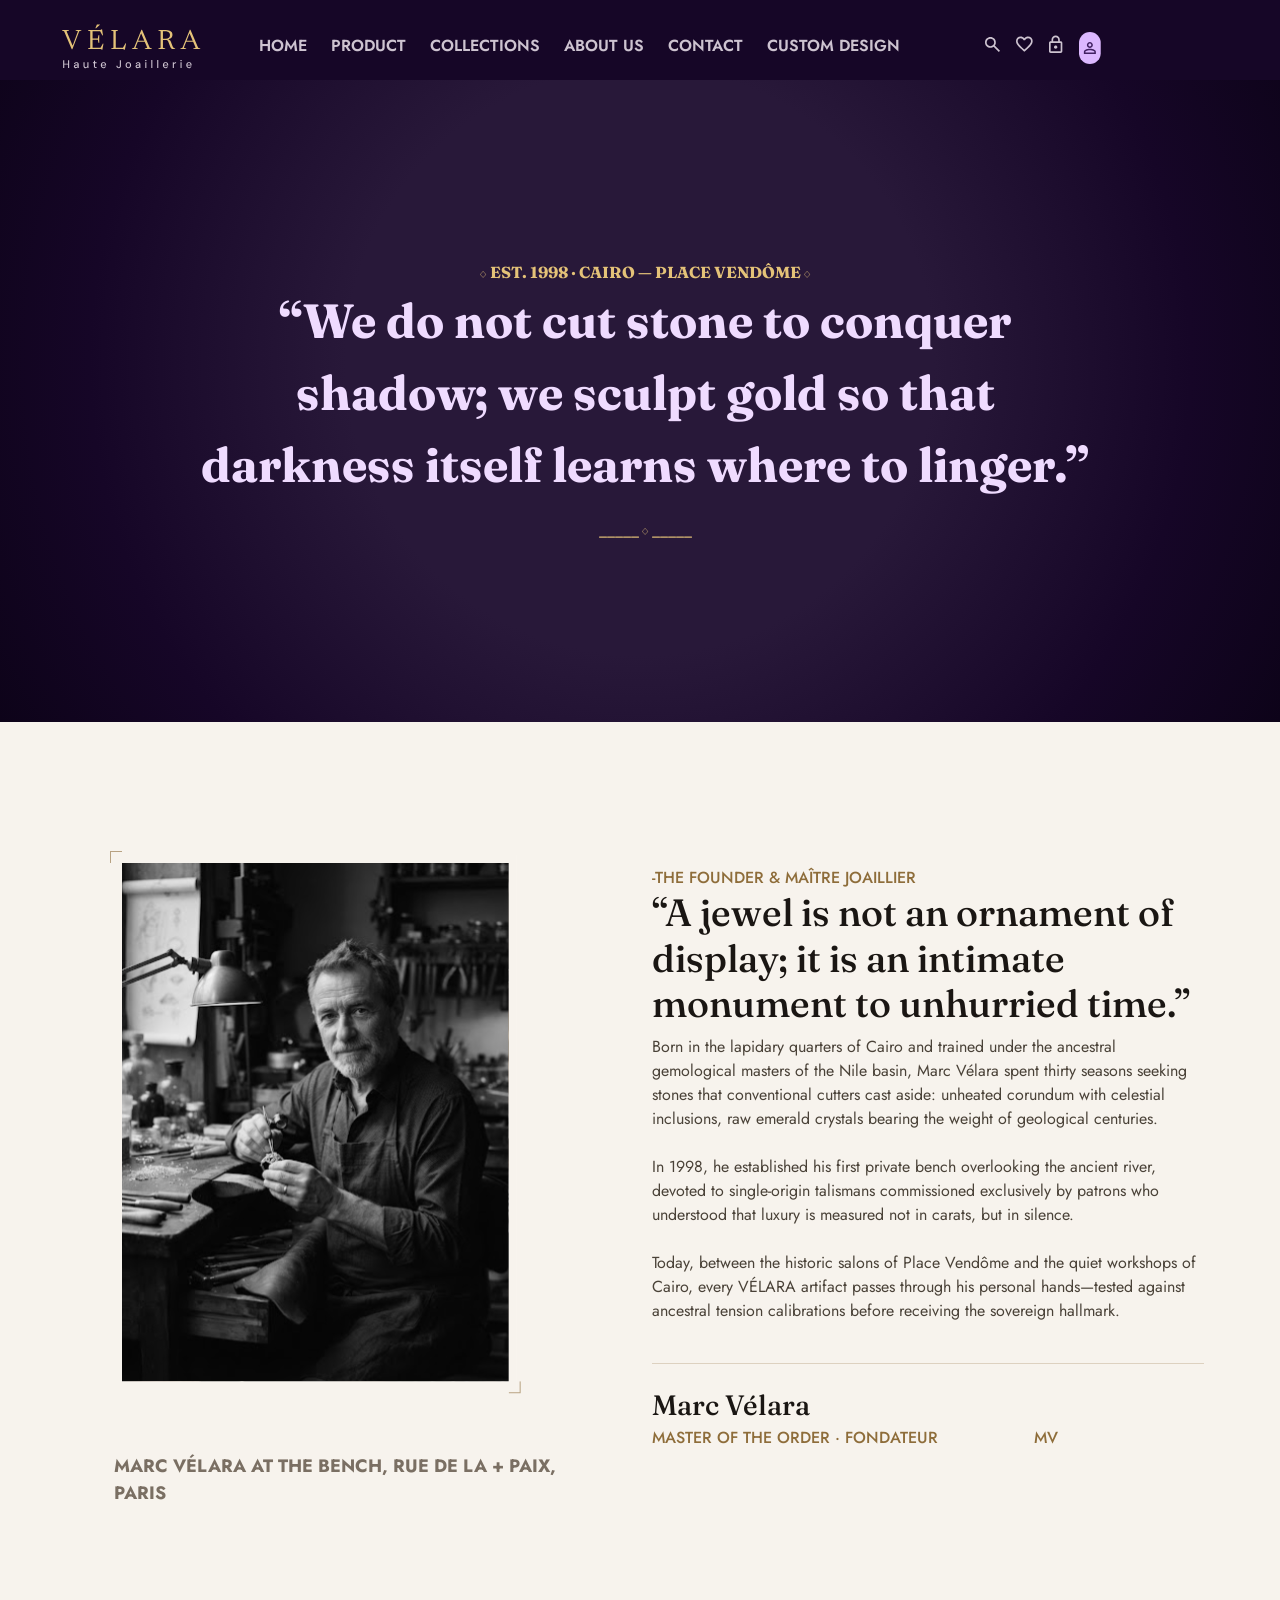
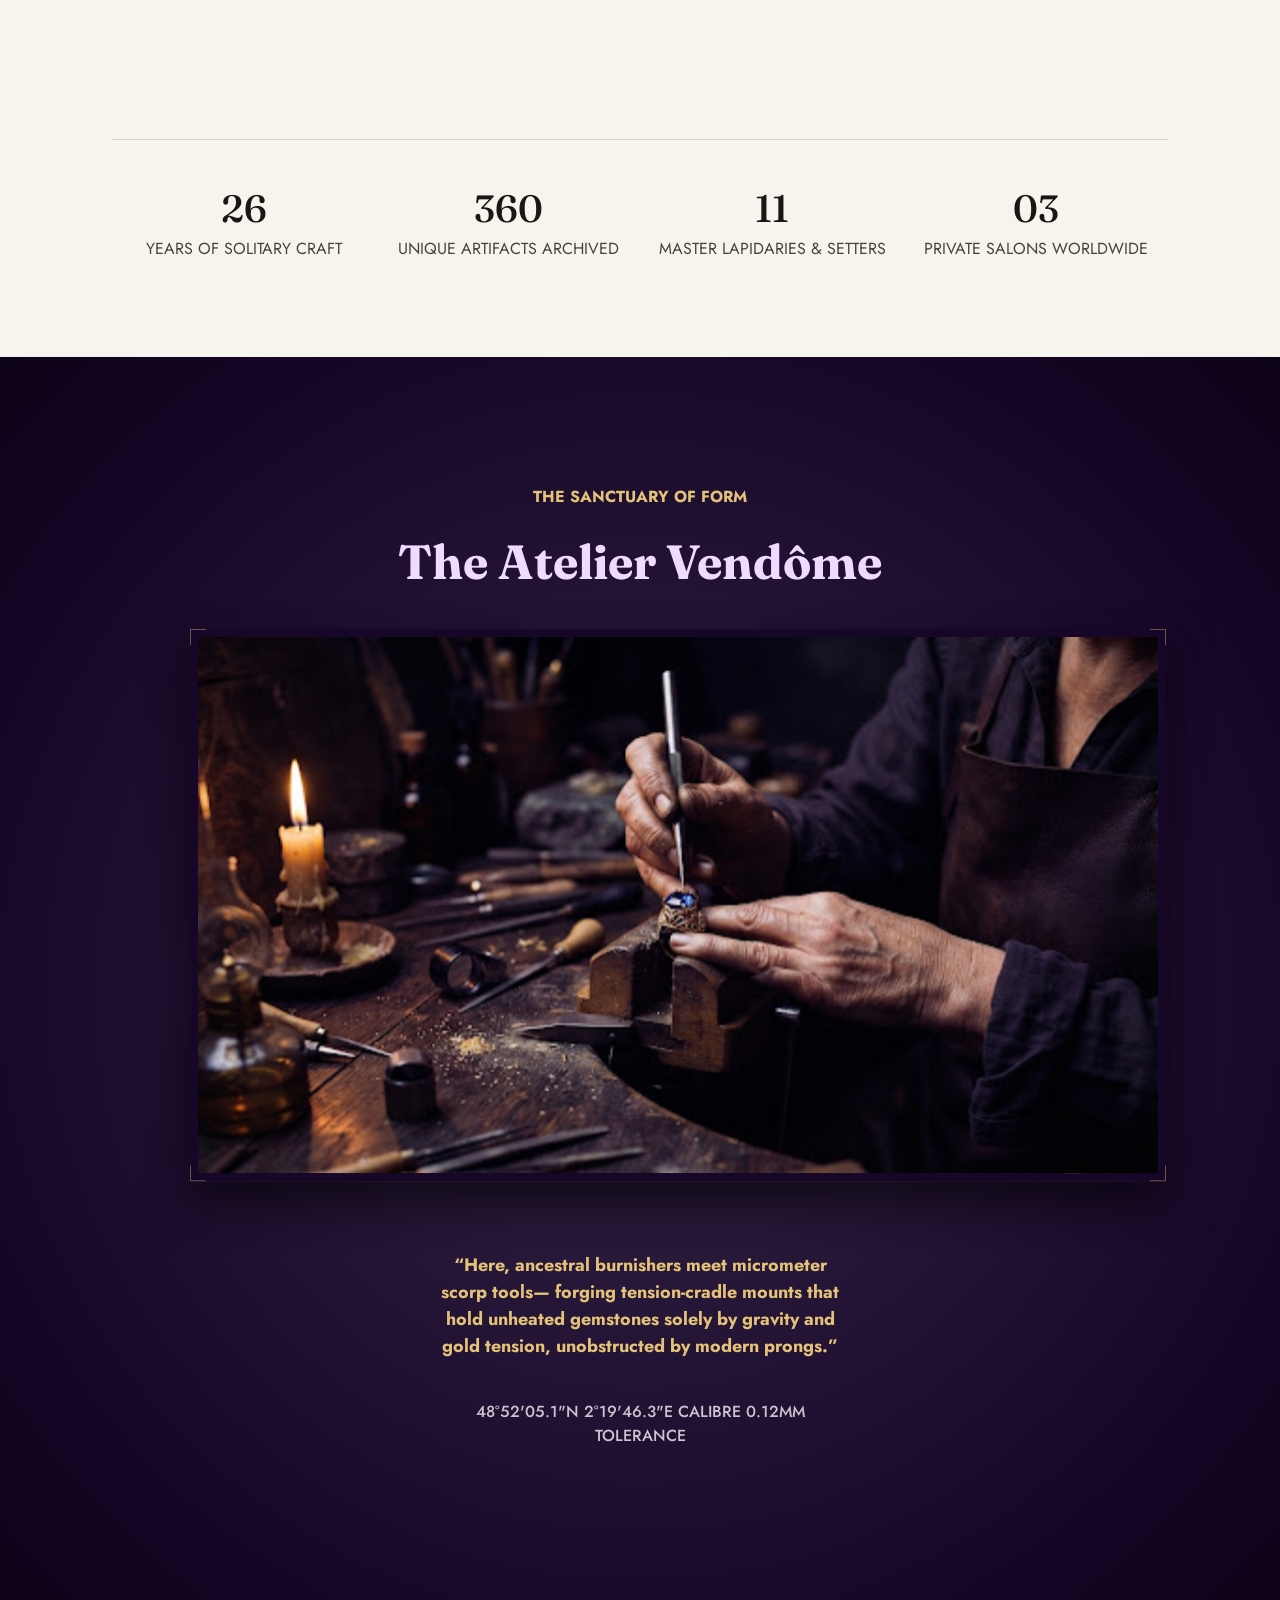
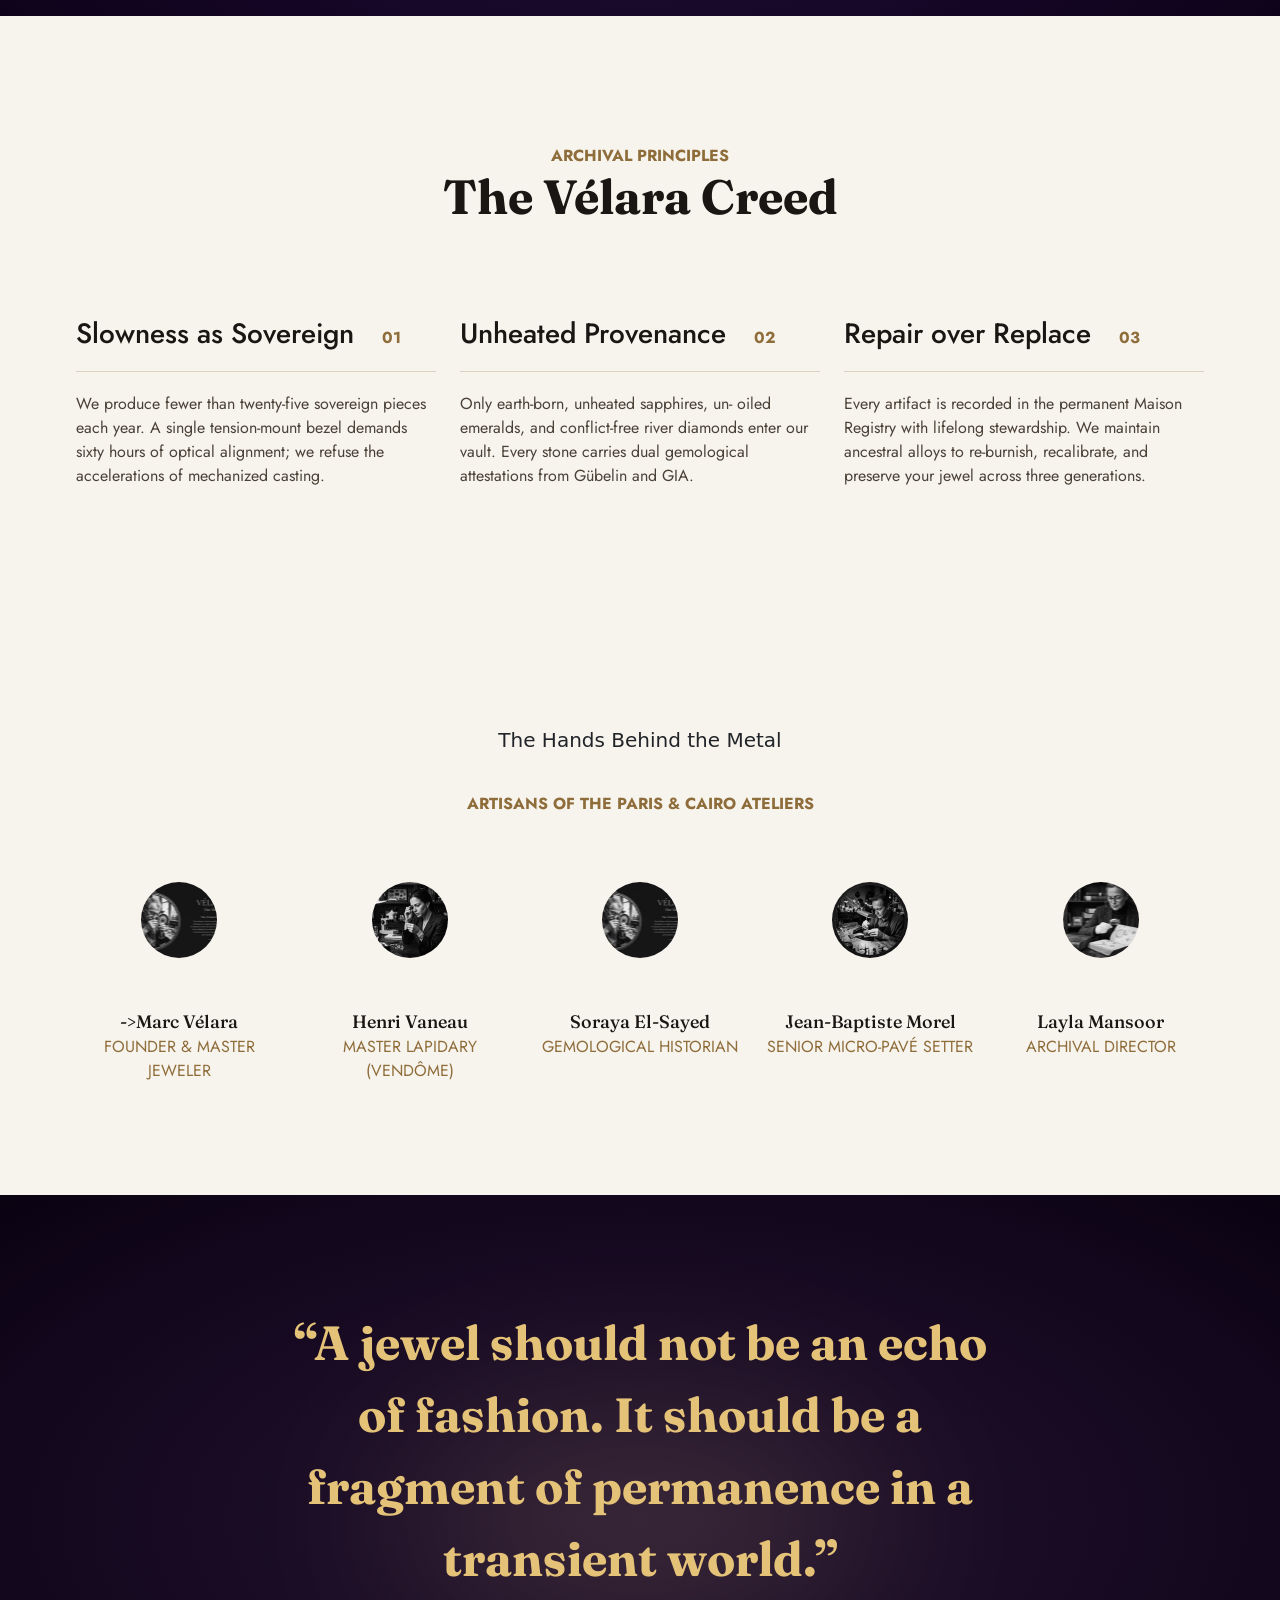
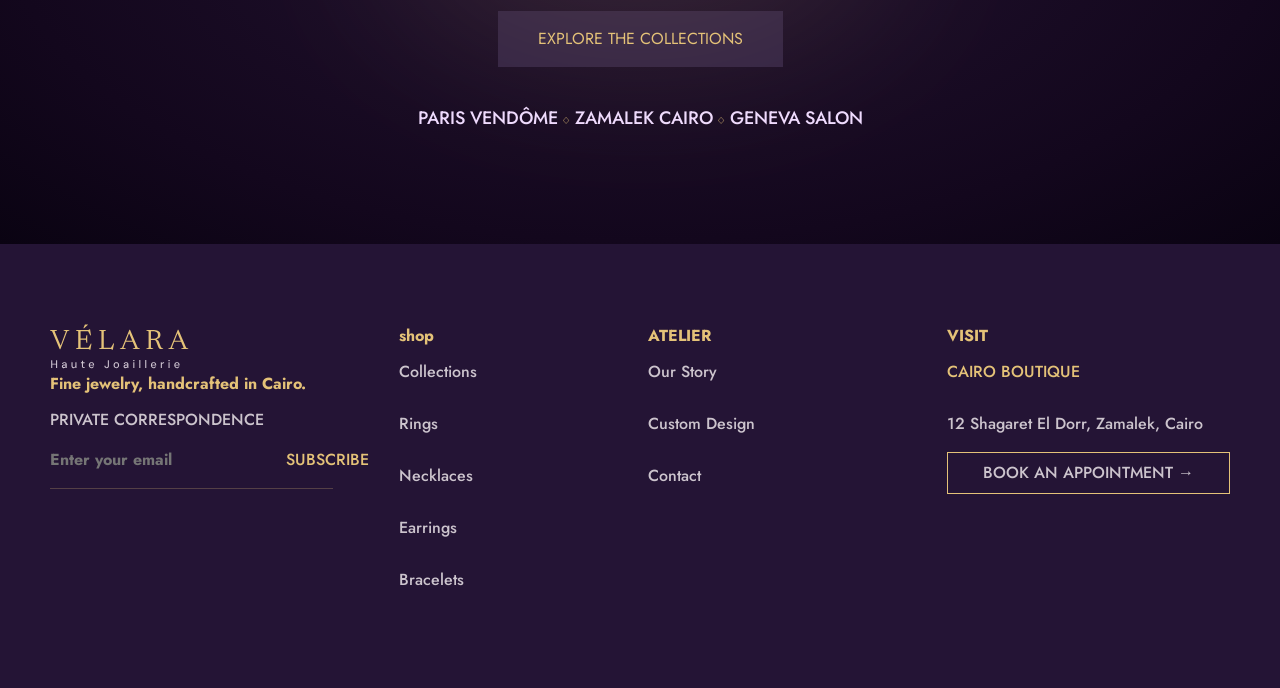
==== about.html @ bb04e206 "prfissional project" ====
<!DOCTYPE html>
<html lang="en">
<head>
    <meta charset="UTF-8">
    <meta name="viewport" content="width=device-width, initial-scale=1.0">
    <title>Document</title>
    <link href="https://cdn.jsdelivr.net/npm/bootstrap@5.3.8/dist/css/bootstrap.min.css" rel="stylesheet" integrity="sha384-sRIl4kxILFvY47J16cr9ZwB07vP4J8+LH7qKQnuqkuIAvNWLzeN8tE5YBujZqJLB" crossorigin="anonymous">
    <script src="https://cdn.jsdelivr.net/npm/bootstrap@5.3.8/dist/js/bootstrap.bundle.min.js" integrity="sha384-FKyoEForCGlyvwx9Hj09JcYn3nv7wiPVlz7YYwJrWVcXK/BmnVDxM+D2scQbITxI" crossorigin="anonymous"></script>
    <link rel="stylesheet" href="https://cdnjs.cloudflare.com/ajax/libs/font-awesome/7.3.1/css/all.css" integrity="sha512-x9WwyMYBnlXMNQ6kQ/Lyzu1NqIhLQKL5Oq6xByfXuRj7s9CskyCbLv/1IjqzJmXwFXWr0ov6jBV7Qbc0hh9nHg==" crossorigin="anonymous" referrerpolicy="no-referrer">
    <link href="https://unpkg.com/aos@2.3.1/dist/aos.css" rel="stylesheet">
    <link rel="stylesheet" href="./index.css">
</head>
<body>
     <header>
        <div class="container d-flex  align-items-center justify-content-between py-4">
            <img src="./Link.svg" alt="logo">
            <div class="links d-none d-lg-flex gap-4">
                <a href="./index.html">HOME</a>
                <a href="./product.html">PRODUCT</a>
                <a href="./collection.html">COLLECTIONS</a>
                <a href="./about.html">ABOUT US</a>
                <a href="./contact.html">CONTACT</a>
                <a href="./custom.html">CUSTOM DESIGN</a>
               
            </div>
             <div class="Button d-none d-lg-flex gap-3">
                    <img src="./Button - Search Archive.svg" alt="">
                    <img src="./Button - Saved Pieces.svg" alt="">
                    <img src="./Button - The Vault.svg" alt="">
                    <img src="./Background (2).svg" alt="">
                    <img src="" alt="">
                </div>
                <div class="d-flex d-md-none gap-3">
                    <img src="./Button - The Vault.svg" alt="">
                    <img src="./Background (2).svg" alt="">
                </div>
           
                <i class="fa-solid fa-bars-staggered fs-2 cursor-pointer d-lg-none" 
   data-bs-toggle="offcanvas" 
   data-bs-target="#mobileSidebar"></i>

<div class="offcanvas offcanvas-start w-75 " tabindex="-1" id="mobileSidebar">
  
  <div class="offcanvas-header justify-content-end p-4">
    <button type="button" class="btn-close btn-close-white fs-4" data-bs-dismiss="offcanvas" aria-label="Close"></button>
  </div>

  <div class="offcanvas-body d-flex flex-column justify-content-center align-items-center">
    <ul class="nav flex-column text-center gap-4">
     <li class="nav-item">
          <a class="nav-link " href="./index.html">HOME</a>
        </li>
        <li class="nav-item">
          <a class="nav-link  " href="./product.html">PRODUCT</a>
        </li>
        <li class="nav-item">
          <a class="nav-link  " href="./collection.html">COLLECTIONS</a>
        </li>
      <li class="nav-item">
        <a class="nav-link  " href="./about.html">ABOUT US</a>
      </li>
       <li class="nav-item">
        <a class="nav-link  " href="./contact.html">CONTACT</a>
       </li>
      <li class="nav-item">
        <a class="nav-link  " href="./custom.html">CUSTOM DESIGN</a>
      </li>
    </ul>
  </div>

  </div>
        <div class="icons d-none d-md-flex gap-3">
            <img src="./Vector (3).svg" alt="">
            <img src="./heart.svg" alt="">
            <img src="./shopping-bag.png" alt="">
            <img src="./user-round.png" alt="">
        </div>
        </div>
    </header>
    <section id="section-hero2">
        <div class="container">
            <div class="content text-center">
                <span>
                    <img src="./Icon (1).svg" alt=""> EST. 1998 · CAIRO — PLACE VENDÔME <img src="./Icon (1).svg" alt="">
                </span>
                <p data-aos="fade-up">“We do not cut stone to
                    conquer shadow; we sculpt
                    gold so that darkness itself
                    learns where to linger.”</p>
                <span>_____   <img src="./Icon (1).svg" alt="">   _____</span>    
            </div>
        </div>
    </section>
    <section id="about-us-section">
        <div class="container">
            <div class="row">
                <div class="col-12 col-lg-6">
                    <div class="card-img">
                        <img src="./Container (7).svg" alt="">
                        <p class="text-img"  >
                            MARC VÉLARA AT THE BENCH, RUE DE LA +
                            PAIX,</br>
                            PARIS
                        </p>
                    </div>
                </div>
                <div class="col-12 col-lg-6">
                   <div class="text-row">
                     <span data-aos="fade-right" data-aos-delay="0">-THE FOUNDER & MAÎTRE JOAILLIER</span>
                    <h2 data-aos="fade-right" data-aos-delay="100">“A jewel is not an ornament of
                        display; it is an intimate monument
                        to unhurried time.”</h2>
                        <p data-aos="fade-right" data-aos-delay="200">Born in the lapidary quarters of Cairo and trained under the ancestral
                         gemological masters of the Nile basin, Marc Vélara spent thirty seasons seeking
                         stones that conventional cutters cast aside: unheated corundum with celestial
                         inclusions, raw emerald crystals bearing the weight of geological centuries.
                        </br>
                        </br>
                        In 1998, he established his first private bench overlooking the ancient river,
                        devoted to single-origin talismans commissioned exclusively by patrons who
                        understood that luxury is measured not in carats, but in silence.
                        </br>
                        </br>
                        Today, between the historic salons of Place Vendôme and the quiet workshops
                        of Cairo, every VÉLARA artifact passes through his personal hands—tested
                        against ancestral tension calibrations before receiving the sovereign hallmark.</p>
                        <hr>
                        <span class="marc">
                            Marc Vélara
                        </span>
                        <div class="d-flex flex-column flex-md-row gap-5">
                            <span>MASTER OF THE ORDER · FONDATEUR</span>
                            <span class="spical ps-0 ps-md-5">MV</span>
                        </div>
                   </div>
                </div>
            </div>
        </div>
    </section>
    <section id="our-story">
        <hr>
        <div class="container">
            <div class="row">
                <div class="col-6 col-md-3 text-center">
                    <span>26</span>
                    <p>YEARS OF SOLITARY CRAFT</p>
                </div>
                <div class="col-6 col-md-3 text-center">
                    <span>360</span>
                    <p>UNIQUE ARTIFACTS ARCHIVED</p>
                </div>
                <div class="col-6 col-md-3 text-center">
                    <span>11</span>
                    <p>MASTER LAPIDARIES & SETTERS</p>
                </div>
                <div class="col-6 col-md-3 text-center">
                    <span>03</span>
                    <p>PRIVATE SALONS WORLDWIDE</p>
                </div>
            </div>
        </div>
    </section>
    <section id="Atelier-section">
        <div class="container">
            <div class="content-text text-center">
                <span data-aos="fade-up">THE SANCTUARY OF FORM</span>
                <h3 data-aos="fade-up">The Atelier Vendôme</h3>
                <img src="./Atelier Bench Focus Showcase.svg" alt="" data-aos="fade">
                <div class="text-img" >
                    <p data-aos="fade-up" data-aos-delay="200">“Here, ancestral burnishers meet micrometer scorp tools—
                  forging tension-cradle mounts that hold unheated gemstones
                  solely by gravity and gold tension, unobstructed by modern
                  prongs.”</p>
                  <p class="text-bottom">48°52'05.1"N 2°19'46.3"E  CALIBRE 0.12MM TOLERANCE</p>
                </div>
            </div>
        </div>
    </section> 
    <section id="Velara-section">
        <div class="container">
           <div class="text-center">
             <span class="text-center" data-aos="fade-up" data-aos-delay="0">ARCHIVAL PRINCIPLES</span>
            <h4  data-aos="fade-up" data-aos-delay="100">The Vélara Creed</h4>
           </div>
            <div class="row">
                <div class="col-12 col-md-4">
                    <p class="text">Slowness as Sovereign <span class="num">01</span></p>
                    <hr>
                    <p  data-aos="fade-right" data-aos-delay="200">We produce fewer than twenty-five
                    sovereign pieces each year. A single
                    tension-mount bezel demands sixty hours
                    of optical alignment; we refuse the
                    accelerations of mechanized casting.</p>
                </div>
                <div class="col-12 col-md-4">
                    <p class="text">Unheated Provenance <span class="num">02</span></p>
                    <hr>
                    <p data-aos="fade-right" data-aos-delay="300">Only earth-born, unheated sapphires, un-
                    oiled emeralds, and conflict-free river
                    diamonds enter our vault. Every stone
                    carries dual gemological attestations from
                    Gübelin and GIA.</p>
                </div>
                <div class="col-12 col-md-4">
                    <p class="text">Repair over Replace <span class="num">03</span></p>
                    <hr>
                    <p data-aos="fade-right" data-aos-delay="400">Every artifact is recorded in the permanent
                    Maison Registry with lifelong stewardship.
                    We maintain ancestral alloys to re-burnish,
                    recalibrate, and preserve your jewel across
                    three generations.</p>
                </div>
            </div>
        </div>
    </section>
    <section id="meral-section">
        <div class="container">
            <div class="text-center">
                <h5>The Hands Behind the Metal</h5>
             <span class="text-center">ARTISANS OF THE PARIS & CAIRO ATELIERS</span>
           </div>
           <div class="row row-cols-1 row-cols-md-5">
            <div class="col text-center">
                <img src="./Margin (7).svg" alt=""></br>
                <span data-aos="fade-up" data-aos-delay="0">->Marc Vélara</span>
                <p data-aos="fade-up" data-aos-delay="100">FOUNDER & MASTER
                 JEWELER</p>
            </div>
            <div class="col text-center">
                <img src="./Margin (8).svg" alt=""></br>
                  <span data-aos="fade-up" data-aos-delay="200">Henri Vaneau</span>
                <p data-aos="fade-up" data-aos-delay="300">MASTER LAPIDARY
                (VENDÔME)</p>
            </div>
            <div class="col text-center">
                <img src="./Margin.svg" alt=""></br>
                  <span data-aos="fade-up" data-aos-delay="400">Soraya El-Sayed</span>
                    <p data-aos="fade-up" data-aos-delay="500" >GEMOLOGICAL HISTORIAN</p>
            </div>
            <div class="col text-center">
                <img src="./Margin (1).svg" alt=""></br>
                  <span data-aos="fade-up" data-aos-delay="600">Jean-Baptiste Morel</span>
                <p data-aos="fade-up" data-aos-delay="700">SENIOR MICRO-PAVÉ
                SETTER</p>
            </div>
            <div class="col text-center">
                <img src="./Margin (2).svg" alt=""></br>
                  <span data-aos="fade-up" data-aos-delay="800">Layla Mansoor</span>
                <p data-aos="fade-up" data-aos-delay="900">ARCHIVAL DIRECTOR</p>
            </div>
           </div>
        </div>
    </section>
    <section id="jewel-section">
        <div class="container">
            <div class="content text-center">
                <p  data-aos="zoom-in" >“A jewel should not be an echo of fashion. It should
                be a fragment of permanence in a transient world.”</p>
            <a href="./collection.html #collection-section"><button>EXPLORE THE COLLECTIONS</button></a></br>
             <span>PARIS VENDÔME <img src="./Icon (1).svg" alt=""> ZAMALEK CAIRO <img src="./Icon (1).svg" alt=""> GENEVA SALON</span>
            </div>
           
        </div>
    </section>
  <footer>
        <div class="container">
            <div class="row g-3">
                <div class="col-12  col-lg-3 ">
                <img src="./Link.svg" alt=""></br>
                <span>Fine jewelry, handcrafted in Cairo.</span></br>
                <p>PRIVATE CORRESPONDENCE</p>
                <div class="d-flex flex-row"><input type="email" id="email" placeholder="Enter your email" ><label for="email">SUBSCRIBE</label></div>
                <hr>
                </div>
                <div class="col-12  col-lg-3">
                <div class="d-none d-lg-flex flex-md-column card-shop">
                    <span>shop</span>
                    <p>Collections</p>
                    <p>Rings</p>
                    <p>Necklaces</p>
                    <p>Earrings</p>
                    <p>Bracelets</p>
                      
                </div>
                  <div class="accordion d-flex d-lg-none" id="accordionExample">
                        <div class="accordion-item">
                            <h2 class="accordion-header">
                            <button class="accordion-button" type="button" data-bs-toggle="collapse" data-bs-target="#collapseOne" aria-expanded="true" aria-controls="collapseOne">
                            <span>shop</span>
                            </button>
                            </h2>
                            <div id="collapseOne" class="accordion-collapse collapse show" data-bs-parent="#accordionExample">
                            <div class="accordion-body d-flex flex-column">
                                <p>Collections</p>
                                <p>Rings</p>
                                <p>Necklaces</p>
                                <p>Earrings</p>
                                <p>Bracelets</p>
                            </div>
                            </div>
                        </div>
            
                </div>
                </div>
                <div class="col-12  col-lg-3">
                <div class="d-none d-lg-flex flex-md-column">
                    <span>ATELIER</span>
                    <p>Our Story</p>
                    <p>Custom Design</p>
                    <p>Contact</p>
                      
                </div>
                 <div class="accordion d-flex d-lg-none" id="accordionExample">
                     <div class="accordion-item">
                    <h2 class="accordion-header">
                    <button class="accordion-button collapsed" type="button" data-bs-toggle="collapse" data-bs-target="#collapseTwo" aria-expanded="false" aria-controls="collapseTwo">
                        <span>ATELIER</span>
                    </button>
                    </h2>
                    <div id="collapseTwo" class="accordion-collapse collapse" data-bs-parent="#accordionExample">
                    <div class="accordion-body">
                        <p>Our Story</p>
                        <p>Custom Design</p>
                        <p>Contact</p>
        
                    </div>
                    </div>
                </div>
                 </div>
                
                </div>
                 <div class="col-12  col-lg-3">
                <div class="d-none d-lg-flex flex-md-column">
                    <span>VISIT</span>
                    <p class="p">CAIRO BOUTIQUE</p>
                       <p>12 Shagaret El Dorr, Zamalek, Cairo</p>
                       <button>BOOK AN APPOINTMENT →</button>
                </div>
                 <div class="accordion d-flex d-lg-none" id="accordionExample">
                        <div class="accordion-item">
                    <h2 class="accordion-header">
                    <button class="accordion-button collapsed" type="button" data-bs-toggle="collapse" data-bs-target="#collapseThree" aria-expanded="false" aria-controls="collapseThree">
                       <span>VISIT</span>
                    </button>
                    </h2>
                    <div id="collapseThree" class="accordion-collapse collapse" data-bs-parent="#accordionExample">
                    <div class="accordion-body">
                       <p class="p">CAIRO BOUTIQUE</p>
                       <p>12 Shagaret El Dorr, Zamalek, Cairo</p>
                       <button>BOOK AN APPOINTMENT →</button>
                    </div>
            </div>
            </div>
                 </div>
            
                </div>
            </div>
        </div>
            
           
    </footer>
       <script src="https://unpkg.com/aos@2.3.1/dist/aos.js"></script>
    <script>
    AOS.init({
    duration: 900,
    easing: 'ease-out-cubic',        
    offset: 80,        
    });
    </script>
</body>
</html>
---- index.css ----
@import url('https://fonts.googleapis.com/css2?family=Fraunces:ital,opsz,wght@0,9..144,100..900;1,9..144,100..900&family=Jost:ital,wght@0,100..900;1,100..900&display=swap');

*{
    margin: 0;
    padding: 0;
    box-sizing: border-box;
}
html,body{
    overflow-x: hidden;
}
.container{
    width: 100%;
    max-width: 1180px;
}
header{
     position: fixed;
    top: 0;
    left: 0;
    width: 100%;
    height: 80px;
    z-index: 1000;
    background-color: #160627;
    .container{
         a{
            position: relative;
            padding-bottom: 4px;
        font-family:  "Jost", sans-serif;
        font-size: 16px;
        font-weight: 600;
        text-transform: capitalize;
        text-decoration: none;
        color: #CDC3D0;
    }
    .card-icon{
        position: relative;
        display: inline-block;
        span{
            position: absolute;
            top: -8px;
            right: -8px;
            background-color: #4A2A6B;
            border-radius: 50%;
            color: #CDC3D0;
            padding: 2px 6px;
            font-size: 12px;
        }
    }
    a:hover{
        color: #E4C278;
    }
    a::after{
        content: '';
        position: absolute;
        bottom: 0;
        left: 0;
        width: 0%;
        height: 3px;
        background-color: #E4C278;
        transition: width 0.3s ease;
    }
    a:hover::after{
        width: 100%;
    }
    .fa-solid{
        color: #E4C278;
    }
    .Button{
        margin-left: 32px;
        button{
            background-color: transparent;
            border: 0;
        }
        input{
            background-color: transparent;
            border: 1px solid #E4C278;
            color: #E4C278;
            @media screen and (max-width:767px){
            width: 50px;
        }
        }
    }
       @media screen and (max-width:767px){
        .Button{
             margin-left: 0;
        }
    }
    }
    .offcanvas{
        background-color: #160627;
        .nav-link{
            font-family:  "Jost", sans-serif;
            font-size: 18px;
            font-weight: 600;
            color: #E4C278;
        }
        
    }
}

/*DESKTOP-------------------------*/

/*home----section=========================== */

#hero-section{
    padding-top: 90px;
    background:linear-gradient(
        to right,
        #332344 0%,
        #281839 50%,
        #160627 100%
    );
   .container{
    padding-bottom: 40px;
       .row{
        padding-top: 72px;
        padding-bottom: 72px;
         .typo-1{
             padding-top: 54px;
            font-family:  "Jost", sans-serif;
            font-size: 16px;
            font-weight: 400;
            color: #E4C278;
        }
        h1{
            font-family:  "Fraunces", sans-serif;
            font-size: 64px;
            font-weight: 700;
            color: #EFDBFF;
        
        }
        .typo-2{
            font-family:  "Jost", sans-serif;
            font-size: 18px;
            font-weight: 500;
            color: #EFDBFF;
        }
        .BUtton{
            padding-bottom: 54px;
            button{
            font-family:  "Jost", sans-serif;
            font-size: 16px;
            font-weight: 400;
            color: #E4C278;
            background-color: transparent;
            border: 2px solid #E4C278;
            padding: 16px 40px ;
             transition: all 0.3s ease;
        }
        button:hover{
            background-color: #EFDBFF;
            color: #160627;
              border: 2px solid #160627;
             transform: translateY(-2px);
        }
        .typo-3{
            font-family:  "Jost", sans-serif;
            font-size: 16px;
            font-weight: 400;
            color: #EFDBFF;
            padding-top: 16px;
        }
        }
        .card-img{
            width: 100%;
            max-width: 460px;
            border: 2px solid #E4C278;
            margin-left: 114px;
            @media screen and (max-width:767px){
                margin-left: 0px;
            }
            .p-left{
                font-family:  "Jost", sans-serif;
            font-size: 16px;
            font-weight: 400;
            color: #E4C278;
            padding-top: 40px;
            padding-left: 24px;
            @media screen and (max-width:767px){
                 padding-top: 24px;
            padding-left: 12px;
            }
            }
            .p-right{
            font-family:  "Jost", sans-serif;
            font-size: 16px;
            font-weight: 400;
            color: #E4C278;
             padding-top: 40px;
            padding-left: 120px;
             @media screen and (max-width:767px){
                 padding-top: 24px;
                padding-left: 0;
            }
            }
            img{
                @media screen and (max-width:767px){
                    width: 240px;
                }
            }
            hr{
                width: 100%;
                max-width: 412px;
                height: 4px;
                color: #E4C278;
                margin-left: 24px;
                @media screen and (max-width:767px){
                    width: 265px;
                   margin-left: 12px; 
                }
            }
           
            p{
                   font-family:  "Jost", sans-serif;
                    font-size: 18px;
                    font-weight: 500;
                    color: #EFDBFF;
                span{
                       font-family:  "Jost", sans-serif;
                        font-size: 16px;
                        font-weight: 400;
                        color: #E4C278;
                }
                padding-left: 24px;
                @media screen and (max-width:767px){
               padding-left: 12px;
            }
            }
            .p2{
                font-family:  "Jost", sans-serif;
                font-size: 16px;
                font-weight: 400;
                color: #E4C278;
                padding-left: 120px;
                @media screen and (max-width:767px){
                   padding-left: 0; 
                }
            }
        }
        
       }
       hr{
        width: 100%;
        height: 4px;
        color: #E4C278;
       }
        .marquee {
            overflow: hidden;
            white-space: nowrap;
            width: 100%;
        }

        .marquee-content {
            display: flex;
            width: max-content;
            animation: scroll 15s linear infinite;
            
        }
        

        span {
             font-family:  "Jost", sans-serif;
            font-size: 18px;
            font-weight: 500;
            color: #EFDBFF;
            margin-right: 50px;
        }
        
     }
}
  @keyframes scroll {
            from {
                transform: translateX(0);
            }

            to {
                transform: translateX(-50%);
            }
    }
#section2{
    background-color: #f7f3ed;
    .container{
        padding-top: 72px;
        padding-bottom: 72px;
         p{
               font-family:  "Jost", sans-serif;
                font-size: 18px;
                font-weight: 600;
                color: #E4C278; 
                  
            }
            h2{
               font-family:  "Fraunces", sans-serif;
                font-size: 64px;
                font-weight: 700;
                color: #160627;
          
            }
        .row{
           padding-top: 65px;
         
            .card-img{
                background-color: #332344;
                 width: 100%;
                max-width: 656px;
                height: 641px;
                border: 1px solid #E4C278;
               
            .p-left{
                font-family:  "Jost", sans-serif;
                font-size: 16px;
                font-weight: 500;
                color: #EFDBFF;
                white-space: nowrap;
                padding-top: 40px;
                padding-left: 24px;
                  
                span{
                    border: 1px solid #E4C278;
                    font-family:  "Jost", sans-serif;
                    font-size: 16px;
                    font-weight: 400;
                    color: #E4C278;
                }
            }
            .p-right{
             white-space: nowrap;     
            font-family:  "Jost", sans-serif;
            font-size: 16px;
            font-weight: 400;
            color: #E4C278;
             padding-top: 40px;
            padding-left: 120px;
             
            }
            img{
                width: 570px;
                height: 420px;
                padding-right: 24px;
                padding-left: 24px;
               transition: transform 0.3s ease;
               
            }
            img:hover{
                transform: scale(0.8);
            }
            hr{
                width: 100%;
                height: 4px;
                color: #E4C278;
                
            }
            p{
               
                font-family:  "Jost", sans-serif;
                font-size: 16px;
                font-weight: 400;
                color: #E4C278;
                padding-left: 24px;
                
            span{
                  font-family:  "Fraunces", sans-serif;
                font-size: 24px;
                font-weight: 700;
                color: #EFDBFF;
                
            }
            }
            
            
            }
            .card-img2{
                width: 100%;
                max-width: 461px;
                height: 641px;
                margin-left: 48px;
                .p-left{
                    background-color: #332344;
                    border: 1px solid #E4C278;
                    padding: 12px;
                    span{
                         border: 1px solid #E4C278;
                    font-family:  "Jost", sans-serif;
                    font-size: 16px;
                    font-weight: 400;
                    color: #E4C278;
                    padding: 4px;
                    }
                    h3{
                           font-family:  "Fraunces", sans-serif;
                            font-size: 24px;
                            font-weight: 700;
                            color: #EFDBFF;
                            padding-top: 12px;
                            padding-bottom: 8px;
                    }
        
                    img{
                            width: 350px;
                            height: 200px;
                            object-fit: cover;
                           padding-bottom: 24px;
                           display: block;
                           margin: 0 auto;
                            transition: transform 0.3s ease;
                        }
                        img:hover{
                            transform: scale(0.8);
                        }
                }
          
                
                .card-content{
                    padding-left: 24px;
                    p{
                        font-family:  "Jost", sans-serif;
                    font-size: 16px;
                    font-weight: 400;
                    color: #E4C278;
                    }
                    .typo-3{
                        font-family:  "Jost", sans-serif;
                        font-size: 16px;
                        font-weight: 400;
                        color: #EFDBFF;
                        padding-left: 120px;
                    }
                }
               
                 .card-left{
                    padding: 12px;
                    background-color: #332344;
                    margin-top: 12px;
                    border: 1px solid #E4C278;
                    span{
                         border: 1px solid #E4C278;
                    font-family:  "Jost", sans-serif;
                    font-size: 16px;
                    font-weight: 400;
                    color: #E4C278;
                    padding: 4px;
                    }
                    h3{
                           font-family:  "Fraunces", sans-serif;
                            font-size: 24px;
                            font-weight: 700;
                            color: #EFDBFF;
                            padding-top: 12px;
                    }
                   
                   img{
                        width: 350px;
                        height: 200px;
                        object-fit: cover;
                        display: block;
                        margin: 0 auto;
                        transition: transform 0.3s ease;
                            }
                            img:hover{
                                transform: scale(0.8);
                            }
                }
                
            }
        }
    }
}  
#about-section{
    background-color: #281839;
    .container{
        padding-top: 72px;
        padding-bottom: 72px;
        
        .card-img3{
             background-color: #332344;
                 width: 100%;
                max-width: 560px;
                height: auto;
                border: 1px solid #E4C278;
                .p-left{

                       font-family:  "Jost", sans-serif;
                        font-size: 16px;
                        font-weight: 400;
                        color: #E4C278;
                        padding-top: 40px;
                        padding-left: 24px;
                       
                }
                .p-right{
                font-family:  "Jost", sans-serif;
                font-size: 16px;
                font-weight: 400;
                color: #E4C278;
                padding-top: 40px;
                padding-left: 120px;
                
            }
             
            .typo-left{
                font-family:  "Jost", sans-serif;
                    font-size: 16px;
                    font-weight: 500;
                    color: #EFDBFF;
                    white-space: nowrap;
                    padding-left: 24px;
            }
            
        }
        .typo5{
              font-family:  "Jost", sans-serif;
            font-size: 16px;
            font-weight: 400;
            color: #E4C278;
        }
        h4{
           font-family:  "Fraunces", sans-serif;
            font-size:64px;
            font-weight: 700;
            color: #EFDBFF;
            
        }
        .typo6{
             font-family:  "Jost", sans-serif;
            font-size: 16px;
            font-weight: 400;
            color: #E4C278;
            span{
               font-family:  "Jost", sans-serif;
            font-size: 18px;
            font-weight: 500;
            color: #EFDBFF; 
            } 
        }
    }    
} 
#Bespoke-section{
    background-color: #F7F3ED;
    .container{
        padding-top: 72px;
        padding-bottom: 72px;
        .row{
            .typo7{
                font-family:  "Jost", sans-serif;
                font-size: 16px;
                font-weight: 400;
                color: #E4C278
            }
            h5{
                font-family:  "Fraunces", sans-serif;
                font-size: 64px;
                font-weight: 700;
                color: #1B0B2C; 
                padding-bottom: 12px;
            } 
            p{
                font-family:  "Jost", sans-serif;
                font-size: 18px;
                font-weight: 500;
                color: #3E2D50; 
                padding-bottom: 12px;
            } 
            .BUtton{
                button{
                    font-family:  "Jost", sans-serif;
                    font-size: 16px;
                    font-weight: 400;
                    color: #E4C278;
                    white-space: nowrap;
                    background-color: transparent;
                    border: 2px solid #E4C278;
                    padding: 16px 40px ;
                }
                .typo8{
                    font-family:  "Jost", sans-serif;
                    font-size: 16px;
                    font-weight: 400;
                    color: #E4C278;
                    padding-top: 16px;
                    
                }
            }
        }
    }
}
#product-section{
    background-color: #f7f3ed;
    .container{
        padding-top: 72px;
        padding-bottom: 72px;
        p{
           font-size: 18px;
         font-weight: 700;
         color: #E4C278;  
        }
        h4{
           font-family:  "Fraunces", sans-serif;
         font-size: 48px;
         font-weight: 700;
         color: #1B0B2C; 
         padding-bottom: 24px;
        }
        .carousel-inner{
            img{
                object-fit: cover;
                width: 350px;
                height: 550px;
            }
            .carousel-caption {
                position: static;
                padding-top: 16px;
                padding-bottom: 16px;
                h5{
                font-family:  "Fraunces", sans-serif;
                font-size: 28px;
                font-weight: 700;
                color: #E4C278; 
                padding-bottom: 12px;
                }
                p{
                   font-family:  "Jost", sans-serif;
                font-size: 16px;
                font-weight: 500;
                color: #1B0B2C; 
                padding-bottom: 12px; 
                }
            }

        }
        .BUTTON-J{
             button{
             font-family:  "Fraunces", sans-serif;
            background-color: #332344;
            color: #E4C278;
            border: 0;
            box-shadow: 2px 2px 1px 1px #E4C278;
                padding: 12px 64px;
                transition: all 0.3s ease;
        }
        button:hover{
            background-color: #E4C278;
            color:#332344;
             box-shadow: 2px 2px 1px 1px #332344;
            transform: translateY(-2px);
        }
        }
       
    }

}  
#jewal-section{
    background-color: #241435;
    .container{
        
        .text-jewal{
            padding-top: 113px;
            padding-bottom: 113px;
            h6{
                font-family:  "Fraunces", sans-serif;
                font-size: 48px;
                font-weight: 700;
                color: #CDC3D0; 
                padding-bottom: 24px;  
                text-align: center;
            }
            p{
                font-family:  "Jost", sans-serif;
                font-size: 16px;
                font-weight: 400;
                color: #E4C278;
                text-align: center;
            }
        }
    }
    .content-section{
        padding: 72px 64px;
        background-color: #3E2D50;
       .row{
         .typo9{
            font-family:  "Jost", sans-serif;
            font-size: 16px;
            font-weight: 400;
            color: #E4C278;
        }
        h6{
            font-family:  "Fraunces", sans-serif;
            font-size: 38px;
            font-weight: 700;
            color: #CDC3D0; 
            padding-bottom: 24px; 
        } 
        p{
            font-family:  "Jost", sans-serif;
            font-size: 16px;
            font-weight: 500;
            color: #EFDBFF; 
        }
        label{
              font-size: 16px;
            font-weight: 400;
            color: #E4C278;
        }
        input{
            background-color: transparent;
            border: 0;
            font-family:  "Fraunces", sans-serif;
            font-size: 18px;
            font-weight: 700;
            color: #968E9A; 
            padding-right: 20px;
            padding-top: 12px;
        }
        button{
            background-color: transparent;
            font-size: 16px;
            font-weight: 400;
            color: #E4C278;
            border: 0;
            padding-left: 120px;
            padding-top: 12px;
        }
        hr{
            width: 100%;
            height: 5px;
            color: #E4C278;
            padding-bottom: 24px;
        }
        p{
            font-family:  "Jost", sans-serif;
            font-size: 16px;
            font-weight: 500;
            color: #EFDBFF;
           
        }
       }
    }
    .content2-section{
        padding: 72px 64px 0 64PX;
        background-color: #3E2D50;
       .row{
         .typo9{
            font-family:  "Jost", sans-serif;
            font-size: 16px;
            font-weight: 400;
            color: #E4C278;
        }
        h6{
            font-family:  "Fraunces", sans-serif;
            font-size: 38px;
            font-weight: 700;
            color: #CDC3D0; 
            padding-bottom: 24px; 
        } 
        p{
            font-family:  "Jost", sans-serif;
            font-size: 16px;
            font-weight: 500;
            color: #EFDBFF; 
        }
        label{
              font-size: 16px;
            font-weight: 400;
            color: #E4C278;
        }
        input{
            background-color: transparent;
            border: 0;
            font-family:  "Fraunces", sans-serif;
            font-size: 18px;
            font-weight: 700;
            color: #968E9A; 
            padding-right: 20px;
            padding-top: 12px;
        }
        button{
            background-color: transparent;
            font-size: 16px;
            font-weight: 400;
            color: #E4C278;
            text-align: center;
            border: 1px solid #E4C278;
            padding: 12px;
            margin-left: 120px;
            padding-top: 12px;
        }
        hr{
            width: 100%;
            height: 5px;
            color: #E4C278;
            padding-bottom: 24px;
        }
       
       }
       
    }
    
   
}

/*collection-section=========================== */

#section-hero{
    padding-top: 90px;
    background-color: #1B0B2C;
    .container{
        padding-top: 65px;
        padding-bottom: 65px;
        .row{
            .card-img{
                img{
                    padding-top: 90px;
                    width: 540px;
                }
            }
                .typo1{
                   font-family:  "Jost", sans-serif;
                    font-size: 18px;
                    font-weight: 400;
                    color: #E4C278; 
                    padding-top: 16px;
                }
                .typo2{
                    font-family:  "Jost", sans-serif;
                    font-size: 18px;
                    font-weight: 400;
                    color: #E4C278; 
                    padding-top: 8px;
                    margin-left: 40px;
                }
                button{
                   font-family:  "Jost", sans-serif;
                    font-size: 16px;
                    font-weight: 400;
                    color: #CDC3D0;
                    background-color: transparent;
                    border: 2px solid #E4C278;
                    padding: 16px ; 
                    margin-left: 120px;
                }
                h1{
                     font-family:  "Fraunces", sans-serif;
                        font-size: 64px;
                        font-weight: 700;
                        color: #EFDBFF;
                        padding-top: 24px;
                        padding-bottom: 24px;
                }
                p{
                     font-family:  "Jost", sans-serif;
                    font-size: 18px;
                    font-weight: 400;
                    color: #CDC3D0; 
                }
                .typo3{
                    font-family:  "Jost", sans-serif;
                    font-size: 28px;
                    font-weight: 400;
                    color: #E4C278; 
                }
                span{
                    font-family:  "Jost", sans-serif;
                    font-size: 16px;
                    font-weight: 400;
                    color: #E4C278; 
                }
                .button-size{
                     button{
                   font-family:  "Jost", sans-serif;
                    font-size: 16px;
                    font-weight: 400;
                    color: #CDC3D0;
                    background-color: transparent;
                    border: 2px solid #E4C278;
                    padding: 16px ; 
                    margin-left: 0;
                    margin: 10px;
                    
                    }
                    button:hover{
                        color: #160627;
                        background-color: #E4C278;
                    }
                }
            
        }
    }
}
#collection-section{
    background-color: #F7F3ED;
    .container{
         padding-top: 72px;
        padding-bottom: 72px;
        p{
           font-size: 18px;
         font-weight: 700;
         color: #E4C278;  
        }
        h4{
           font-family:  "Fraunces", sans-serif;
         font-size: 48px;
         font-weight: 700;
         color: #0a0312; 
         padding-bottom: 24px;
        }
        .row{
            .card-collection{

                border-radius: 8px;
                border: 1px solid #E4C278;
                background-color: #332344;
               box-shadow: 0 0 20px rgba(186, 140, 255, 0.25), 
                 0 0 40px rgba(186, 140, 255, 0.1);
                    transition: box-shadow 0.3s ease, transform 0.3s ease;
                padding-bottom: 24px;
                
                .typo4{
                    font-size: 18px;
                    font-weight: 700;
                    color: #E4C278;
                    padding-left: 12px;
                    padding-top: 24px;
                    padding-bottom: 12px;
                }
                img{
                    width: 250px;
                    height: 320px;
                    object-fit: cover;
                   margin-left: 12px;
                }
                .typo5{
                        font-family:  "Fraunces", sans-serif;
                        font-size: 28px;
                        font-weight: 500;
                        color: #CDC3D0; 
                        padding-left: 12px;
                        padding-top: 12px;
                }
                p{
                    font-family:  "Fraunces", sans-serif;
                        font-size: 16px;
                        font-weight: 400;
                        color: #CDC3D0;
                        padding-left: 12px;  
                }
                span{
                     font-size: 18px;
                    font-weight: 700;
                    color: #E4C278;
                    padding-left: 12px;
                    padding-bottom: 24px;
                }
            }
            .card-collection:hover{
                      box-shadow: 0 0 30px rgba(228, 194, 120, 0.6), 
                        0 0 60px rgba(228, 194, 120, 0.3);
                        transform: translateY(-5px);
                }
        }
    }
}
 
/*product-section=========================== */

#hero_section{
    padding-top: 80px;
       .hero-text{
           position: absolute;
            z-index: 2;
            left: 8%;
            top: 50%;
        transform: translateY(-50%);
        p{
            font-size: 18px;
         font-weight: 700;
         color: #E4C278; 
        }
        h1{
             font-family:  "Fraunces", sans-serif;
            font-size: 48px;
            font-weight: 700;
            color: #CDC3D0;
        }
        span{
            font-family:  "Fraunces", sans-serif;
            font-size: 16px;
            font-weight: 700;
            color: #CDC3D0;
            padding-bottom: 24px;
        }
        button{
            border: 1px solid #E4C278;
            font-size: 16px;
            font-weight: 700;
            color: #E4C278;
            background-color: transparent;
            padding: 8px;
              transition: all 0.3s ease;
        }
        button:hover{
             background-color: #EFDBFF;
            color: #160627;
              border: 2px solid #160627;
             transform: translateY(-2px);
        }
       }
        .jewelry-video{
            width: 100%;
           margin: 0 auto !important;
           overflow: hidden;
        }
        .jewelry-video video{
                width: 100%;
                height: auto;
                max-height: 550px !important;
                object-fit: cover;
                display: block !important;
        }
}
#product-detail{
    background-color: #4a2a6b;
    
    .content{
        background-color: #F7F3ED;
        .container{
            
            padding-top: 72px;
            padding-bottom: 72px;
           .row{
            border: 1px solid #E4C278;
            .card-1{
                 padding: 12px;
                background-color: #FAF8F5;
                display: flex;
                justify-content: center;
                align-items: center;
                img{
                    width: 400px;
                    height: 380px;
                }
            }
            .card-2{
                padding-top: 50px;
            background-color: #ffffff;
             h2{
            font-family:  "Fraunces", sans-serif;
            font-size: 48px;
            font-weight: 700;
            color: #1B0B2C;  
            }
            span{
                font-size: 28px;
                font-weight: 700;
                color: #3E2D50; 
            }
            p{
                font-size: 16px;
                font-weight: 700;
                color: #6d5586;
            }
            .typo{
                font-size: 16px;
                font-weight: 500;
                color: #6d5586;
            }
           
            .typo2{
                font-family:  "Jost", sans-serif;
                font-size: 18px;
                font-weight: 600;
                color: #332344;
                padding-top: 36px;
                padding-left: 120px;
            }
           }
           }
           
        }
        }
}
#section-product{
    background-color: #F7F3ED;
    .container{
        padding-top: 72px;
        padding-bottom: 72px;
        h2{
             font-family:  "Fraunces", sans-serif;
            font-size: 48px;
            font-weight: 700;
            color: #1B0B2C; 
            padding-bottom: 50px;
        }
        .filter-buttons{
           
            button{
                position: relative;
                background-color: #F7F3ED;
                border: 0;
                 font-family:  "Jost", sans-serif;
                font-size: 18px;
                font-weight: 700;
                color: #E4C278;
            }
             button:hover{
            color: #3E2D50;
            }
           button::after{
                content: '';
                position: absolute;
                bottom: 0;
                left: 0;
                width: 0%;
                height: 3px;
                background-color: #3E2D50;
              
            }
            button:hover::after{
                width: 100%;
            }
        }
        .row{
            .product-card{
                background-color: #ffffff;
                 border: 1px solid #E4C278;
                 padding-bottom: 20px;
               
                button{
                border: 1px solid #E4C278;
                font-family:  "Jost", sans-serif;
                font-size: 16px;
                font-weight: 700;
                color: #1A1613;
                background-color: #FAF8F5;
                padding: 8px;
                margin-left: 36px;
                }
                img{
                    max-width: 100%;
                    width: 300px;
                    height: 320px;
                    object-fit: cover;
                    padding-bottom: 20px;
                    padding-top: 20px;
                    display: block;
                    margin: 0 auto;
                }
                .Button-size{
                    padding-bottom: 12px;
                    button{
                    font-family:  "Jost", sans-serif;
                    font-size: 16px;
                    font-weight: 400;
                    color: #CDC3D0;
                    background-color: transparent;
                    border: 2px solid #E4C278;
                    padding: 4px ; 
                    margin-left: 32px;
                    }
                    button:hover{
                    color: #160627;
                    background-color: #E4C278;
                    }
                }
                p{
                    font-family:  "Fraunces", sans-serif;
                    font-size: 28px;
                    font-weight: 700;
                    color: #1B0B2C;
                    padding-left: 36px;  
                }
                span{
                    font-family:  "Jost", sans-serif;
                    font-size: 18px;
                    font-weight: 700;
                    color: #E4C278;
                    padding-left: 36px; 
                }
                .btn{
                    border: 0;
                    font-family:  "Jost", sans-serif;
                    font-size: 16px;
                    font-weight: 700;
                    color: #FAF8F5;
                    background-color: #4A2A6B;
                    padding: 8px 24px;
                    margin-left: 20px;
                    transition: all 0.3s ease;
                }
                .btn:hover{
                    transform: translateY(-2px);
                }

            }
        }
        h5{
            font-family:  "Jost", sans-serif;
            font-size: 38px;
            font-weight: 700;
            color: #E4C278; 
        }
        #cartdody{
            p{
                  font-family:  "Fraunces", sans-serif;
                    font-size: 18px;
                    font-weight: 700;
                    color: #1B0B2C; 
            }
            button{
                border: 0;
                font-size: 38px;
                background-color: #ffffff;
            }
            .p{
                 font-family:  "Jost", sans-serif;
                    font-size: 16px;
                    font-weight: 700;
                    color: #E4C278; 
            }
           
        }
         h3{
                font-family:  "Fraunces", sans-serif;
                    font-size: 28px;
                    font-weight: 700;
                    color: #1B0B2C;
                    padding-left: 12px;
                    padding-bottom: 24px;

            }
            .span{
                font-family:  "Jost", sans-serif;
                    font-size: 20px;
                    font-weight: 700;
                    color: #E4C278; 
                    padding-left: 80px;
                    padding-bottom: 24px;
            }
    }
}

/*about us-section=========================== */

#section-hero2{
    padding-top: 80PX;
      background:radial-gradient(
        circle at center,
        #281839 0%,
        #281839 40%,
        #160627 75%,
        #0d0319 100%
    );
    .container{
        padding: 180px 150px;
        .content{
            width: 890px;
            span{
                font-family:  "Fraunces", sans-serif;
                font-size: 16px;
                font-weight: 700;
                color: #E4C278;
                padding-bottom: 24px;
            }
            p{
                 font-family:  "Fraunces", sans-serif;
                font-size: 48px;
                font-weight: 700;
                color: #EFDBFF;
            }
        } 
    }
}
#about-us-section{
    background-color: #F7F3ED;
    padding: 120px 64px;
    .container{
        .text-img{
             font-family:  "Jost", sans-serif;
             font-size: 18px;
             font-weight: 700;
             color: #7A6F63;
             padding-left: 38px;

        }
        .text-row{
            padding-top: 24px;
            span{
               
                font-family:  "Jost", sans-serif;
                font-size: 16px;
                font-weight: 500;
                color: #8E6D3A;
                padding-bottom: 24px;
            }
            h2{
                font-family:  "Fraunces", sans-serif;
                font-size: 38px;
                font-weight: 500;
                color: #1A1613;
            }
            p{
                font-family:  "Jost", sans-serif;
                font-size: 16px;
                font-weight: 400;
                color: #4A4238;
                padding-bottom: 24px;
            }
            hr{
                height: 5px;
                color: #8E6D3A;
            }
            .marc{
                font-family:  "Fraunces", sans-serif;
                font-size: 28px;
                font-weight: 500;
                color: #1A1613;
            }
        }

    }
}
#our-story{
    padding: 80px 112px;
    hr{
        height: 25px;
        color: #8E6D3A;
    }
     background-color: #F7F3ED;
     .container{
        span{
            font-family:  "Fraunces", sans-serif;
            font-size: 38px;
            font-weight: 500;
            color: #1A1613;
        }
        p{
           font-family:  "Jost", sans-serif;
         font-size: 16px;
         font-weight: 400;
         color: #4A4238; 
        }
     }
}
#Atelier-section{
    padding: 128px;
     background:radial-gradient(
        circle at center,
        #281839 0%,
        #281839 30%,
        #160627 75%,
        #0d0319 100%
    );
    .container{
        span{
            display: inline-block;
            font-family:  "Jost", sans-serif;
            font-size: 16px;
            font-weight: 700;
            color: #E4C278;
            padding-bottom: 24px;
        } 
        h3{
            font-family:  "Fraunces", sans-serif;
            font-size: 48px;
            font-weight: 700;
            color: #EFDBFF;
        } 
        .text-img{
            padding:0 300px;
            p{
            font-family:  "Jost", sans-serif;
            font-size: 18px;
            font-weight: 700;
            color: #E4C278;
            padding-bottom: 24px;
        } 
        .text-bottom{
             font-family:  "Jost", sans-serif;
            font-size: 16px;
            font-weight: 500;
            color: #CDC3D0;
        }
        }
    }
}
#Velara-section{
     background-color: #F7F3ED;
     padding: 128px 64px;
    .container{
         span{
            font-family:  "Jost", sans-serif;
            font-size: 16px;
            font-weight: 700;
            color: #8E6D3A;
            padding-bottom: 32px;
        } 
        h4{
            font-family:  "Fraunces", sans-serif;
            font-size: 48px;
            font-weight: 700;
            color: #1A1613;
            padding-bottom: 80px;
        } 
        .row{
            .text{
            font-family:  "Jost", sans-serif;
            font-size: 28px;
            font-weight: 500;
            color: #1A1613;
            }
            hr{
                height: 5px;
                color: #8E6D3A;
            }
            .num{
            font-family:  "Jost", sans-serif;
            font-size: 16px;
            font-weight: 700;
            color: #8E6D3A;
            padding-left: 20px;
            }
            p{
            font-family:  "Jost", sans-serif;
            font-size: 16px;
            font-weight: 400;
            color: #4A4238; 
            }
        }
        
    }
}
#meral-section{
    background-color: #F7F3ED;
     padding: 96px 64px;
    .container{
         span{
            display: inline-block;
            font-family:  "Jost", sans-serif;
            font-size: 16px;
            font-weight: 700;
            color: #8E6D3A;
            padding-top: 32px;
        } 
        h4{
            font-family:  "Fraunces", sans-serif;
            font-size: 48px;
            font-weight: 700;
            color: #1A1613;
           
        } 
        .row{
            padding-top: 64px;
            span{
               font-family:  "Fraunces", sans-serif;
            font-size: 18px;
            font-weight: 500;
            color: #1A1613;
            white-space: nowrap;
            }
            p{
                font-family:  "Jost", sans-serif;
            font-size: 16px;
            font-weight: 400;
            color: #8E6D3A; 
            }
        }
    }
}
#jewel-section{
    position: relative;
    padding: 112px 256px;
         background:radial-gradient(
        ellipse at center,
        #231330 0%,
        #13071d 70%,
        #0a0312 100%
    );
    overflow: hidden;
    .container{
        p{
             font-family:  "Fraunces", sans-serif;
            font-size: 48px;
            font-weight: 700;
            color: #E4C278;
        }
        button{
            background-color: #332344;
            font-family:  "Jost", sans-serif;
            font-size: 16px;
            font-weight: 400;
            color:#E4C278;
            border: 0;
            padding: 16px 40px;
            margin-bottom: 38px;
            transition: all 0.3s ease;
                }
                button:hover{
                    background-color: #8E6D3A;
                    color: #332344;
                    transform: translateY(-2px);
                }
        span{
            font-family:  "Jost", sans-serif;
                font-size: 18px;
                font-weight: 500;
                color: #EFDBFF;
        }
    }
}
#jewel-section::before{
    content: '';
    position: absolute;
    top: 50%;
    left: 50%;
    transform: translate(-50%,-50%);
    width: 500px;
    height: 250px;
    background-color: #E4C278;
    opacity: 0.12;
    filter: blur(90px);
    border-radius: 50%;
    pointer-events: none;
    z-index: 1;
}

/*contact-section=========================== */

#hero-section3{
    background-color: #F7F3ED;
    padding-top: 80px;
    .container{
        padding: 112px 64px 96px 64px;
        span{
             font-family:  "Jost", sans-serif;
                font-size: 16px;
                font-weight: 500;
                color: #775A19;
                padding-bottom: 24px;
        }
        h1{
                font-family:  "Fraunces", sans-serif;
                font-size: 48px;
                font-weight: 600;
                color: #1B1C1A;
        }
        p{
            font-family:  "Jost", sans-serif;
            font-size: 18px;
            font-weight: 500;
            color: #1B1C1A;
        }
        .row{
            padding-top: 56px;
            
            form{
                padding-right: 96px;
            label{
               font-family:  "Jost", sans-serif;
                font-size: 16px;
                font-weight: 400;
                color: #4A454C; 
                padding: 12px;
                padding-left: 0;
            }
            input{
                margin:0 50px 50px 0;
                padding: 8px;
                border: 0 ;
                box-shadow: 0 0 2px 0 #4A4238;
                font-family:  "Jost", sans-serif;
                font-size: 16px;
                font-weight: 500;
                color: #CCC4CD;
                background-color: #F7F3ED;
            }
            textarea{
                padding: 8px;
                height: 120px;
                border: 0;
                background-color: #F7F3ED;
                box-shadow: 0 0 2px 0 #4A4238;
            }
            button{
                width: 197px;
                font-family:  "Jost", sans-serif;
                font-size: 12px;
                font-weight: 400;
                color: #ffffff; 
                background-color: #775A19;
                border: 0;
                padding: 16px 36px;
                margin-top: 48px;
            }
            }
            .city{
                font-family:  "Fraunces", sans-serif;
                font-size: 20px;
                font-weight: 500;
                color: #1B1C1A;
            }
            .span{
                font-family:  "Jost", sans-serif;
                font-size: 16px;
                font-weight: 500;
                color: #775A19;
                padding-left: 190px;
            }
            p{
                font-family:  "Jost", sans-serif;
                font-size: 16px;
                font-weight: 500;
                color: #4A454C;
            }
            .number{
                font-family:  "Jost", sans-serif;
                font-size: 16px;
                font-weight: 500;
                color: #1B1C1A;
            }
        }
    }
    img{
        width: 100%;
    }
}
#visit-section{
    background-color: #F7F3ED;
    .container{
        padding: 96px 304px;
        h2{
            font-family:  "Fraunces", sans-serif;
                font-size: 48px;
                font-weight: 600;
                color: #1B1C1A;
                padding-bottom: 16px;
        }
        p{
            font-family:  "Jost", sans-serif;
            font-size: 18px;
            font-weight: 500;
            color: #1B1C1A; 
            padding-bottom: 32px;
        }
        button{
               font-family:  "Jost", sans-serif;
                font-size: 18px;
                font-weight: 400;
                color: #0a0312; 
                background-color: #F7F3ED;
                border: 2px solid #775A19;
                padding: 16px 36px; 
                transition: all 0.3s ease;
                }
                button:hover{
                    background-color: #231330;
                    color: #F7F3ED;
                      border: 2px solid #F7F3ED;
                    transform: translateY(-2px);
                }
    }
}

/*custom-section=========================== */

#hero-section4{
    padding: 80px;
    overflow: hidden;
         background:radial-gradient(circle at 0% 0% , rgba(105,50,145,0.3)0%,transparent 20%),
         radial-gradient(circle at 50% 50% , rgba(68,28,98,0.35)0%,transparent 45%),
         radial-gradient(circle at 90% 85% , rgba(82,39,115,0.4)0%,transparent 40%),
         radial-gradient(ellipse at center,
        #231330 0%,
        #13071d 70%,
        #0a0312 100%
        );

    .container{
        padding: 112px 64px;
        span{
             font-family:  "Jost", sans-serif;
            font-size: 16px;
            font-weight: 700;
            color: #E4C278;
            padding-bottom: 24px;
        }
        h1{
            font-family:  "Fraunces", sans-serif;
            font-size: 48px;
            font-weight: 700;
            color: #CDC3D0;
            padding-bottom: 32px;
        }
        p{
          font-family:  "Jost", sans-serif;
        font-size: 16px;
        font-weight: 400;
        color: #CDC3D0;  
        padding-bottom: 32px;
        }
        button{
            font-family:  "Jost", sans-serif;
            font-size: 16px;
            font-weight: 400;
            color: #E4C278; 
            background-color: transparent;
            border: 2px solid #E4C278;
            padding: 14px 40px;
        }
    }
}
#steps-section{
    background-color: #F7F3ED;
    .container{
        padding: 72px 64px;
        span{
           font-family:  "Jost", sans-serif;
            font-size: 16px;
            font-weight: 700;
            color: #E4C278; 
        }
        h2{
            font-family:  "Fraunces", sans-serif;
            font-size: 48px;
            font-weight: 600;
            color: #1B1C1A;
            padding-bottom: 72px;
        }
        .row{
            padding-bottom: 72px;
            span{
                font-family:  "Fraunces", sans-serif;
                font-size: 28px;
                font-weight: 600;
                color: #1B1C1A;
            }
            p{
             font-family:  "Jost", sans-serif;
            font-size: 16px;
            font-weight: 500;
            color: #1B1C1A;
            }
        }
        p{
            padding-bottom: 40px;
        }
        .card-row {
            .content-card{
                padding: 14px;
                background-color: #241435;
                img{
                    width: 220px;
                }
                span{
                font-family:  "Fraunces", sans-serif;
                font-size: 18px;
                font-weight: 700;
                color: #E4C278; 
                }
                p{
                font-family:  "Jost", sans-serif;
                font-size: 16px;
                font-weight: 400;
                color: #CDC3D0; 
                }
            
          
            }
        }
    }
}
#commission-section{
    background-color: #241435;
    padding: 72px 300px;
    .container{
        span{
         font-family:  "Jost", sans-serif;
            font-size: 16px;
            font-weight: 700;
            color: #E4C278;
            display: block;
             text-align: center;    
        }
        h3{
            font-family:  "Fraunces", sans-serif;
            font-size: 48px;
            font-weight: 600;
            color: #CDC3D0;
            text-align: center;
        }
        p{
           font-family:  "Jost", sans-serif;
        font-size: 16px;
        font-weight: 400;
        color: #CDC3D0; 
        text-align: center; 
        }
        form{
            label{
            font-family:  "Jost", sans-serif;
            font-size: 16px;
            font-weight: 500;
            color: #E4C278;
            padding: 12px 12px 12px 0;
            }
            input{
                 margin:0 36px 36px 0;
                background-color: #241435;
                 font-family:  "Jost", sans-serif;
                font-size: 16px;
                font-weight: 500;
                color: #CDC3D0;
                border: 0;

            }
        }
        .span2{
             font-family:  "Jost", sans-serif;
            font-size: 16px;
            font-weight: 500;
            color: #E4C278;
            text-align: start; 
            padding-top: 32px;
        }
        .p{
              font-family:  "Jost", sans-serif;
                font-size: 16px;
                font-weight: 400;
                color: #CDC3D0;
                text-align: start; 
        }
        .span3{
            font-family:  "Jost", sans-serif;
            font-size: 18px;
            font-weight: 600;
            text-align: start; 
            padding-top: 32px;
            padding-bottom: 12px;
        }
        button{
            font-family:  "Jost", sans-serif;
            font-size: 16px;
            font-weight: 500;
            color: #E4C278;
            background-color: transparent;
            border: 1px solid #E4C278;
            padding: 8px 35px;
        }
        button:hover{
            background-color: rgba(228, 194,120, 0.15);
        }
        textarea{
            font-family:  "Jost", sans-serif;
            font-size: 16px;
            font-weight: 500;
            color: #E4C278;
            background-color: transparent;
            width: 100%;
            height: 95px;
            border: 0;
            padding: 8px;
        }
        hr{
            height: 12px;
            color: #E4C278;
        }
        .span4{
           font-family:  "Jost", sans-serif;
            font-size: 18px;
            font-weight: 500;
            color: #E4C278;
            text-align: start;  
        }
        .upload-box{
                padding-top: 12px;
                input{
                    display: none;
                }
                label {
                width: 100%;
                padding: 24px;
                border: 2px dashed #E4C278;
                display: flex;
                flex-direction: column;
                justify-content: center;
                align-items: center;
                cursor: pointer;
                img {
                width: 35px;
                margin-bottom: 15px;
                #preview{
                    width: 250px;
                    height: 250px;
                    object-fit: contain;
                    margin: 20px 0 20px 0;
                }
                }
                    span{
                    font-family:  "Jost", sans-serif;
                    font-size: 18px;
                    font-weight: 500;
                    color: #CCC4CD;
                }
                p{
                    font-family:  "Jost", sans-serif;
                    font-size: 16px;
                    font-weight: 400;
                    color: #CCC4CD;
                }
                } 
        
        }
        .requst{
            padding-top: 38px;
            button{
            font-family:  "Jost", sans-serif;
            font-size: 16px;
            font-weight: 500;
            color: #160627;
            background-color: #E4C278;
            border: 0;
            padding: 12px 48px;
            margin-bottom: 14px;
        } 
        }
    }
}
#sittings-section{
     background-color: #F7F3ED;
    .container{
        padding: 72px 112px;
        
        h4{
            font-family:  "Fraunces", sans-serif;
            font-size: 48px;
            font-weight: 600;
            color: #1A1613;
            text-align: center;  
        }
       
    }
}
#frequently-section{
    background-color: #F7F3ED;
    .container{
        padding: 0 72px 150px;
         span{
            padding-bottom: 12px;
            font-family:  "Jost", sans-serif;
            font-size: 16px;
            font-weight: 700;
            color: #E4C278;
        }
        h5{
           font-family:  "Fraunces", sans-serif;
            font-size: 38px;
            font-weight: 600;
            color: #1A1613; 
            padding-bottom: 40px;
        }
        .accordion{
            .accordion-item {
            background-color: #F7F3ED;
                border: none !important;}
                .accordion-header{
                     background-color: #F7F3ED;
                     button{
                       font-family:  "Fraunces", sans-serif;
                        font-size: 28px;
                        font-weight: 600;
                        color: #1A1613; 
                     }
                }
                .accordion-body{
                    p{
                        font-family:  "Fraunces", sans-serif;
                        font-size: 18px;
                        font-weight: 500;
                        color:rgba(26, 22, 19, 0.6); 
                    }
                }
                .accordion-button {
                border: none !important;
                box-shadow: none !important;
                background-color: transparent !important;
                }

                .accordion-button:focus {
                box-shadow: none !important;
                border-color: transparent !important;
                }
               .accordion-button::after {
                
                 background-image: url("data:image/svg+xml,%3csvg xmlns='http://www.w3.org/2000/svg' viewBox='0 0 16 16' fill='%23E4C278'%3e%3cpath fill-rule='evenodd' d='M1.646 4.646a.5.5 0 0 1 .708 0L8 10.293l5.646-5.647a.5.5 0 0 1 .708.708l-6 6a.5.5 0 0 1-.708 0l-6-6a.5.5 0 0 1 0-.708z'/%3e%3c/svg%3e") !important;
                }
                .accordion-button:not(.collapsed) {
        
                background-color: transparent !important;
                color: inherit !important;           
                box-shadow: none !important;          
            }
        }
         .span{
             font-family:  "Jost", sans-serif;
            font-size: 18px;
            font-weight: 700;
            color: #E4C278;
            padding-top: 46px;
         }
    }
}

/*footer=========================== */

footer{
    background-color: #241435;
    .container{
        padding: 80px 0px;
        .row{

            span{
              font-family:  "Jost", sans-serif;
            font-size: 16px;
            font-weight: 700;
            color: #E4C278;  
            }
            .card-shop{
                padding-left: 50px;
            }
            p{
                padding-top: 12px;
            font-family:  "Jost", sans-serif;
            font-size: 16px;
            font-weight: 500;
            color: #E4C278; 
            }
            input{
                font-family:  "Jost", sans-serif;
                font-size: 16px;
                font-weight: 700;
                color: #4A4238;
                border: 0;
                background-color: transparent;
            }
            label{
                 font-family:  "Jost", sans-serif;
                font-size: 16px;
                font-weight: 500;
                color: #E4C278;
                padding-left: 40px;
            }
            hr{
                width: 100%;
                height: 5px;
                color: #E4C278;
            }
            p{
                font-family:  "Jost", sans-serif;
                font-size: 16px;
                font-weight: 500;
                color: #CCC4CD;
            }
            .p{
                font-family:  "Jost", sans-serif;
            font-size: 16px;
            font-weight: 500;
            color: #E4C278; 
            }
            button{
                font-family:  "Jost", sans-serif;
                font-size: 16px;
                font-weight: 500;
                color: #CCC4CD;
                background-color: transparent;
                border: 1px solid #E4C278;
                padding: 8px 0px;
            }
        }
    }
}

/*MOBILE-------------------------*/

@media screen and (max-width:767px){
    /*home----section=========================== */
#hero-section{
    padding-top: 90px;
    background:linear-gradient(
        to right,
        #332344 0%,
        #281839 50%,
        #160627 100%
    );
   .container{
    padding-bottom: 40px;
       .row{
        padding-top: 32px;
        padding-bottom: 32px;
       
         .typo-1{
             padding-top: 24px;
            font-family:  "Jost", sans-serif;
            font-size: 16px;
            font-weight: 400;
            color: #E4C278;
        }
        h1{
            font-family:  "Fraunces", sans-serif;
            font-size: 38px;
            font-weight: 700;
            color: #EFDBFF;
        
        }
        .typo-2{
            font-family:  "Jost", sans-serif;
            font-size: 16px;
            font-weight: 500;
            color: #EFDBFF;
        }
        .BUtton{
            padding-bottom: 24px;
            button{
            font-family:  "Jost", sans-serif;
            font-size: 16px;
            font-weight: 400;
            color: #E4C278;
            background-color: transparent;
            border: 2px solid #E4C278;
            padding: 8px 24px ;
             transition: all 0.3s ease;
            }
            button:hover{
                background-color: #EFDBFF;
                color: #160627;
                border: 2px solid #160627;
                transform: translateY(-2px);
            }
        .typo-3{
            font-family:  "Jost", sans-serif;
            font-size: 16px;
            font-weight: 400;
            color: #EFDBFF;
            padding-top: 16px;
        }
        }
        .card-img{
            width: 100%;
            border: 2px solid #E4C278;
            margin-left: 0px;
            .p-left{
                font-family:  "Jost", sans-serif;
            font-size: 16px;
            font-weight: 400;
            color: #E4C278;
            padding-top: 24px;
            padding-left: 24;
            }
            .p-right{
            font-family:  "Jost", sans-serif;
            font-size: 16px;
            font-weight: 400;
            color: #E4C278;
             padding-top: 24px;
            padding-left: 24px;
            }
            img{
                width: 240px;

            }
            hr{
                width: 240px;
                height: 4px;
                color: #E4C278;
                margin-left: 24px;
            }
           
            p{
                   font-family:  "Jost", sans-serif;
                    font-size: 16px;
                    font-weight: 500;
                    color: #EFDBFF;
                span{
                       font-family:  "Jost", sans-serif;
                        font-size: 16px;
                        font-weight: 400;
                        color: #E4C278;
                }
                padding-left: 24px;
            
            }
            .p2{
                font-family:  "Jost", sans-serif;
                font-size: 16px;
                font-weight: 400;
                color: #E4C278;
                padding-left: 24px;
            
            }
        }
        
       }
       hr{
        width: 100%;
        height: 4px;
        color: #E4C278;
       }
        .marquee {
            overflow: hidden;
            white-space: nowrap;
            width: 100%;
        }

        .marquee-content {
            display: flex;
            width: max-content;
            animation: scroll 15s linear infinite;
            
        }
        

        span {
             font-family:  "Jost", sans-serif;
            font-size: 18px;
            font-weight: 500;
            color: #EFDBFF;
            margin-right: 50px;
        }
        
     }
}
#section2{
    background-color: #f7f3ed;
    .container{
        padding-top: 32px;
        padding-bottom: 32px;
         p{
               font-family:  "Jost", sans-serif;
                font-size: 16px;
                font-weight: 600;
                color: #E4C278; 
                  
            }
            h2{
               font-family:  "Fraunces", sans-serif;
                font-size: 44px;
                font-weight: 700;
                color: #160627;
          
            }
        .row{
           padding-top: 35px;
         
            .card-img{
                background-color: #332344;
                 width: 100%;
                height: 410px;
                border: 1px solid #E4C278;
               
            .p-left{
                font-family:  "Jost", sans-serif;
                font-size: 16px;
                font-weight: 500;
                color: #EFDBFF;
                white-space: nowrap;
                padding-top: 24px;
                padding-left: 24px;
                  
                span{
                    border: 1px solid #E4C278;
                    font-family:  "Jost", sans-serif;
                    font-size: 16px;
                    font-weight: 400;
                    color: #E4C278;
                }
            }
            .p-right{
             white-space: nowrap;     
            font-family:  "Jost", sans-serif;
            font-size: 16px;
            font-weight: 400;
            color: #E4C278;
             padding-top: 0;
            padding-left: 24px;
             
            }
            img{
                width: 100%;
                height: 220px;
                padding-right: 24px;
                padding-left: 24px;
               transition: transform 0.3s ease;
               
            }
            img:hover{
                transform: scale(0.8);
            }
            hr{
                width: 100%;
                height: 4px;
                color: #E4C278;
                
            }
            p{
               
                font-family:  "Jost", sans-serif;
                font-size: 16px;
                font-weight: 400;
                color: #E4C278;
                padding-left: 24px;
                
            span{
                  font-family:  "Fraunces", sans-serif;
                font-size: 24px;
                font-weight: 700;
                color: #EFDBFF;
                
            }
            }
            
            
            }
            .card-img2{
                width: 100%;
                max-width: 461px;
                height: 641px;
                margin-left: 0;
                .p-left{
                    background-color: #332344;
                    border: 1px solid #E4C278;
                    padding: 12px;
                    span{
                         border: 1px solid #E4C278;
                    font-family:  "Jost", sans-serif;
                    font-size: 16px;
                    font-weight: 400;
                    color: #E4C278;
                    padding: 4px;
                    }
                    h3{
                           font-family:  "Fraunces", sans-serif;
                            font-size: 24px;
                            font-weight: 700;
                            color: #EFDBFF;
                            padding-top: 12px;
                            padding-bottom: 8px;
                    }
        
                    img{
                            width: 100%;
                            height: 200px;
                            object-fit: cover;
                           padding-bottom: 24px;
                           display: block;
                           margin: 0 auto;
                        }
                }
          
                
                .card-content{
                    padding-left: 24px;
                    p{
                        font-family:  "Jost", sans-serif;
                    font-size: 16px;
                    font-weight: 400;
                    color: #E4C278;
                    }
                    .typo-3{
                        font-family:  "Jost", sans-serif;
                        font-size: 16px;
                        font-weight: 400;
                        color: #EFDBFF;
                        padding-left: 24px;
                    }
                }
               
                 .card-left{
                    padding: 12px;
                    background-color: #332344;
                    margin-top: 12px;
                    border: 1px solid #E4C278;
                    span{
                         border: 1px solid #E4C278;
                    font-family:  "Jost", sans-serif;
                    font-size: 16px;
                    font-weight: 400;
                    color: #E4C278;
                    padding: 4px;
                    }
                    h3{
                           font-family:  "Fraunces", sans-serif;
                            font-size: 24px;
                            font-weight: 700;
                            color: #EFDBFF;
                            padding-top: 12px;
                    }
                   
                   img{
                            width: 100%;
                            height: 200px;
                            object-fit: cover;
                           display: block;
                           margin: 0 auto;
                        }
                }
                
            }
        }
        
    }
}  
    #about-section{
    background-color: #281839;
    .container{
        padding-top: 32px;
        padding-bottom: 32px;
        
        .card-img3{
             background-color: #332344;
                 width: 100%;
                height: auto;
                border: 1px solid #E4C278;
                .p-left{
                       font-family:  "Jost", sans-serif;
                        font-size: 16px;
                        font-weight: 400;
                        color: #E4C278;
                        padding-left: 12px;
                       
                }
                .p-right{
                font-family:  "Jost", sans-serif;
                font-size: 16px;
                font-weight: 400;
                color: #E4C278;
                padding-left: 12px;
            }
             img{
                width: 100%;
             }
            .typo-left{
                font-family:  "Jost", sans-serif;
                    font-size: 16px;
                    font-weight: 500;
                    color: #EFDBFF;
                    white-space: nowrap;
                    padding-left: 12px;
            }
            
        }
        .typo5{
              font-family:  "Jost", sans-serif;
            font-size: 16px;
            font-weight: 400;
            color: #E4C278;
        }
        h4{
           font-family:  "Fraunces", sans-serif;
            font-size:48px;
            font-weight: 700;
            color: #EFDBFF;
            
        }
        .typo6{
             font-family:  "Jost", sans-serif;
            font-size: 16px;
            font-weight: 400;
            color: #E4C278;
            span{
               font-family:  "Jost", sans-serif;
            font-size: 18px;
            font-weight: 500;
            color: #EFDBFF; 
            } 
        }
    }    
    } 
    #Bespoke-section{
    background-color: #F7F3ED;
    .container{
        padding-top: 32px;
        padding-bottom: 32px;
        .row{
            .typo7{
                font-family:  "Jost", sans-serif;
                font-size: 16px;
                font-weight: 400;
                color: #E4C278;
                text-align: center;
            }
            h5{
                font-family:  "Fraunces", sans-serif;
                font-size: 48px;
                font-weight: 700;
                color: #1B0B2C; 
                padding-bottom: 8px;
                text-align: center;
            } 
            p{
                font-family:  "Jost", sans-serif;
                font-size: 18px;
                font-weight: 500;
                color: #3E2D50; 
                padding-bottom: 8px;
                text-align: center;
            } 
            .BUtton{
                display: flex;
                align-items: center;
                justify-content: center;
                button{
                    font-family:  "Jost", sans-serif;
                    font-size: 16px;
                    font-weight: 400;
                    color: #E4C278;
                    white-space: nowrap;
                    background-color: transparent;
                    border: 2px solid #E4C278;
                    padding: 16px 40px ;
                }
                .typo8{
                    font-family:  "Jost", sans-serif;
                    font-size: 16px;
                    font-weight: 400;
                    color: #E4C278;
                    padding-top: 16px;
                    text-align: center;
                    
                }
            }
            img{
                width: 100%;
            }
        }
    }
    }
    #product-section{
    background-color: #f7f3ed;
    .container{
        padding-top: 32px;
        padding-bottom: 32px;
        p{
           font-size: 16px;
         font-weight: 700;
         color: #E4C278; 
         text-align: center; 
        }
        h4{
           font-family:  "Fraunces", sans-serif;
         font-size: 38px;
         font-weight: 700;
         color: #160627; 
         padding-bottom: 24px;
         text-align: center;
        }
        .carousel-inner{
            img{
                object-fit: cover;
                width: 100%;
                height: 350px;
            }
            .carousel-caption {
                position: static;
                padding-top: 16px;
                padding-bottom: 16px;
                h5{
                font-family:  "Fraunces", sans-serif;
                font-size: 28px;
                font-weight: 700;
                color: #E4C278; 
                padding-bottom: 12px;
                }
                p{
                   font-family:  "Jost", sans-serif;
                font-size: 16px;
                font-weight: 500;
                color: #CDC3D0; 
                padding-bottom: 12px; 
                }
            }
        }
    }
} 
    #jewal-section{
    background-color: #281839;
    .container{
        
        .text-jewal{
            padding-top: 6%;
            padding-bottom: 64px;
            h6{
                font-family:  "Fraunces", sans-serif;
                font-size: 28px;
                font-weight: 700;
                color: #CDC3D0; 
                padding-bottom: 12px;  
                text-align: center;
            }
            p{
                font-family:  "Jost", sans-serif;
                font-size: 16px;
                font-weight: 400;
                color: #E4C278;
                text-align: center;
            }
        }
    }
    .content-section{
        padding: 12px 32px;
        background-color: #3E2D50;
       .row{
         .typo9{
            font-family:  "Jost", sans-serif;
            font-size: 16px;
            font-weight: 400;
            color: #E4C278;
        }
        h6{
            font-family:  "Fraunces", sans-serif;
            font-size: 38px;
            font-weight: 700;
            color: #CDC3D0; 
            padding-bottom: 12px; 
        } 
        p{
            font-family:  "Jost", sans-serif;
            font-size: 16px;
            font-weight: 500;
            color: #EFDBFF; 
        }
        label{
              font-size: 16px;
            font-weight: 400;
            color: #E4C278;
        }
        input{
            background-color: transparent;
            border: 0;
            font-family:  "Fraunces", sans-serif;
            font-size: 18px;
            font-weight: 700;
            color: #968E9A; 
            padding-top: 12px;
        }
        button{
            background-color: transparent;
            font-size: 16px;
            font-weight: 400;
            color: #E4C278;
            border: 0;
            padding-top: 12px;
        }
        hr{
            width: 100%;
            height: 5px;
            color: #E4C278;
            padding-bottom: 24px;
        }
        p{
            font-family:  "Jost", sans-serif;
            font-size: 16px;
            font-weight: 500;
            color: #EFDBFF;
           
        }
       }
    }
    .content2-section{
        padding: 12px 32px;
        background-color: #3E2D50;
       .row{
         .typo9{
            font-family:  "Jost", sans-serif;
            font-size: 16px;
            font-weight: 400;
            color: #E4C278;
        }
        h6{
            font-family:  "Fraunces", sans-serif;
            font-size: 38px;
            font-weight: 700;
            color: #CDC3D0; 
            padding-bottom: 12px; 
        } 
        p{
            font-family:  "Jost", sans-serif;
            font-size: 16px;
            font-weight: 500;
            color: #EFDBFF; 
        }
        label{
              font-size: 16px;
            font-weight: 400;
            color: #E4C278;
        }
        input{
            background-color: transparent;
            border: 0;
            font-family:  "Fraunces", sans-serif;
            font-size: 18px;
            font-weight: 700;
            color: #968E9A; 
            padding-top: 12px;
        }
        button{
            background-color: transparent;
            font-size: 16px;
            font-weight: 400;
            color: #E4C278;
            border: 1px solid #E4C278;
            padding: 12px;
            padding-top: 12px;
        }
        hr{
            width: 100%;
            height: 5px;
            color: #E4C278;
            padding-bottom: 24px;
        }
        
       }
    }
}
/*collection-section=========================== */
#collection-section{
    background-color: #1B0B2C;
    .container{
         padding-top: 32px;
        padding-bottom: 32px;
        p{
           font-size: 18px;
         font-weight: 700;
         color: #E4C278; 
         text-align: center; 
        }
        h4{
           font-family:  "Fraunces", sans-serif;
         font-size: 48px;
         font-weight: 700;
         color: #CDC3D0; 
         padding-bottom: 12px;
         text-align: center;
        }
        .row{
            .card-collection{

                border-radius: 8px;
                border: 1px solid #E4C278;
                background-color: #332344;
               box-shadow: 0 0 20px rgba(186, 140, 255, 0.25), 
                 0 0 40px rgba(186, 140, 255, 0.1);
                    transition: box-shadow 0.3s ease, transform 0.3s ease;
                padding-bottom: 12px;
                
                .typo4{
                    font-size: 18px;
                    font-weight: 700;
                    color: #E4C278;
                    padding-left: 12px;
                    padding-top: 12px;
                    padding-bottom: 12px;
                }
                img{
                    width: 100%;
                    height: 260px;
                    object-fit: cover;
                   margin-left: 12px;
                }
                .typo5{
                        font-family:  "Fraunces", sans-serif;
                        font-size: 28px;
                        font-weight: 500;
                        color: #CDC3D0; 
                        padding-left: 12px;
                        padding-top: 12px;
                }
                p{
                    font-family:  "Fraunces", sans-serif;
                        font-size: 16px;
                        font-weight: 400;
                        color: #CDC3D0;
                        padding-left: 12px;  
                }
                span{
                     font-size: 18px;
                    font-weight: 700;
                    color: #E4C278;
                    padding-left: 12px;
                    padding-bottom: 24px;
                }
            }
            .card-collection:hover{
                      box-shadow: 0 0 30px rgba(228, 194, 120, 0.6), 
                        0 0 60px rgba(228, 194, 120, 0.3);
                        transform: translateY(-5px);
                }
        }
    }
}
#section-hero{
    padding-top: 90px;
    background-color: #1B0B2C;
    .container{
        padding-top: 48px;
        padding-bottom: 48px;
        .row{
            .card-img{
                img{
                    width: 100%;
                }
               }
                .typo1{
                   font-family:  "Jost", sans-serif;
                    font-size: 16px;
                    font-weight: 400;
                    color: #E4C278; 
                    padding-top: 12px;
                    text-align: center;
                }
                .typo2{
                    font-family:  "Jost", sans-serif;
                    font-size: 16px;
                    font-weight: 400;
                    color: #E4C278; 
                    padding-top: 8px;
                    margin-left: 12px;
                }
                button{
                   font-family:  "Jost", sans-serif;
                    font-size: 16px;
                    font-weight: 400;
                    color: #CDC3D0;
                    background-color: transparent;
                    border: 2px solid #E4C278;
                    padding: 16px ; 
                  
                }
                h1{
                     font-family:  "Fraunces", sans-serif;
                        font-size: 64px;
                        font-weight: 700;
                        color: #EFDBFF;
                        padding-top: 24px;
                        padding-bottom: 24px;
                         text-align: center;
                }
                p{
                     font-family:  "Jost", sans-serif;
                    font-size: 18px;
                    font-weight: 400;
                    color: #CDC3D0; 
                }
                .typo3{
                    font-family:  "Jost", sans-serif;
                    font-size: 28px;
                    font-weight: 400;
                    color: #E4C278; 
                }
                span{
                    font-family:  "Jost", sans-serif;
                    font-size: 16px;
                    font-weight: 400;
                    color: #E4C278; 
                }
                .button-size{
                     button{
                   font-family:  "Jost", sans-serif;
                    font-size: 16px;
                    font-weight: 400;
                    color: #CDC3D0;
                    background-color: transparent;
                    border: 2px solid #E4C278;
                    padding: 12px ; 
                    margin-left: 0;
                    margin: 5px;
                    
                    }
                    button:hover{
                        color: #160627;
                        background-color: #E4C278;
                    }
                }
            
        }
    }
}
/*product-section=========================== */
#hero_section{
    padding-top: 80px;
    position: relative;
       .hero-text{
           position: absolute;
            z-index: 10;
            left: 8%;
            top: 60%;
        transform: translateY(-50%);
        p{
            font-size: 18px;
         font-weight: 700;
         color: #E4C278; 
        }
        h1{
             font-family:  "Fraunces", sans-serif;
            font-size: 28px;
            font-weight: 700;
            color: #CDC3D0;
        }
        span{
            font-family:  "Fraunces", sans-serif;
            font-size: 16px;
            font-weight: 700;
            color: #CDC3D0;
            padding-bottom: 24px;
        }
        button{
            border: 1px solid #E4C278;
            font-size: 16px;
            font-weight: 700;
            color: #E4C278;
            background-color: transparent;
            padding: 8px;
            margin-top: 24px;
             transition: all 0.3s ease;
        }
        button:hover{
             background-color: #EFDBFF;
            color: #160627;
              border: 2px solid #160627;
             transform: translateY(-2px);
        }
       }
        .jewelry-video{
            width: 100%;
           margin: 0 auto !important;
           overflow: hidden;
        }
        .jewelry-video video{
                width: 100%;
               height: 450px !important;
                object-fit: cover;
                display: block !important;
        }
}
#product-detail{
    background-color: #4a2a6b;
    
    .content{
        background-color: #F7F3ED;
        .container{
            
            padding-top: 32px;
            padding-bottom: 32px;
           .row{
            width: 100%;
            border: 1px solid #E4C278;
            display: block;
            margin: 0 auto;
            .card-1{
                background-color: #FAF8F5;

                img{
                    width: 100%;
                    height: 380px;
                }
            }
            .card-2{
                padding-top: 12px;
                padding-bottom: 12px;
            background-color: #ffffff;
             h2{
            font-family:  "Fraunces", sans-serif;
            font-size: 48px;
            font-weight: 700;
            color: #1B0B2C;  
            }
            span{
                font-size: 18px;
                font-weight: 700;
                color: #3E2D50; 
            }
            p{
                font-size: 16px;
                font-weight: 700;
                color: #6d5586;
            }
            .typo{
                font-size: 16px;
                font-weight: 500;
                color: #6d5586;
                
            }
           
            .typo2{
                font-family:  "Jost", sans-serif;
                font-size: 18px;
                font-weight: 600;
                color: #332344;
                padding-top: 36px;
                padding-left: 12px;
            }
           }
           }
           
        }
        }
}
#section-product{
    background-color: #F7F3ED;
    .container{
        padding-top: 32px;
        padding-bottom: 32px;
        h2{
             font-family:  "Fraunces", sans-serif;
            font-size: 38px;
            font-weight: 600;
            color: #1B0B2C; 
            text-align: center;
            padding-bottom: 32px;
        }
        .filter-buttons{
            justify-content: flex-start;
            flex-wrap: nowrap;
            overflow-x: auto;
        
            button{
                position: relative;
                flex: 0 0 auto;
                background-color: #F7F3ED;
                border: 0;
                 font-family:  "Jost", sans-serif;
                font-size: 18px;
                font-weight: 700;
                color: #E4C278;
            }
              button:hover{
            color: #3E2D50;
            }
           button::after{
                content: '';
                position: absolute;
                bottom: 0;
                left: 0;
                width: 0%;
                height: 3px;
                background-color: #3E2D50;
              
            }
            button:hover::after{
                width: 100%;
            }
        }
        .filter-buttons::-webkit-scrollbar{
            display: none;
        }
            .mobile-scroll-row{
                display: flex !important;
                flex-wrap: nowrap !important;
                overflow-x: auto !important;
                scroll-snap-type:x mandatory;
                -webkit-overflow-scrolling: touch;
                padding-bottom: 15px;
                 .product-item{
                flex: 0 0 70% !important;
                max-width: 70% !important;
                scroll-snap-align:start ;
            }
               .product-card{
                background-color: #ffffff;
                 border: 1px solid #E4C278;
                 padding-bottom: 20px;
                height: 100%;
                button{
                border: 1px solid #E4C278;
                font-family:  "Jost", sans-serif;
                font-size: 16px;
                font-weight: 600;
                color: #1A1613;
                background-color: #FAF8F5;
                padding: 4px;
                margin-left: 4px;
                margin-right: 4px;
                margin-bottom: 16px;
                }
                img{
                    max-width: 100%;
                    width: 300px;
                    height: 320px;
                    object-fit: cover;
                    padding-bottom: 20px;
                    padding-top: 20px;
                    display: block;
                    margin: 0 auto;
                }
                .Button-size{
                    padding-bottom: 12px;
                    button{
                    font-family:  "Jost", sans-serif;
                    font-size: 16px;
                    font-weight: 400;
                    color: #CDC3D0;
                    background-color: transparent;
                    border: 2px solid #E4C278;
                    padding: 4px ; 
                    margin-left: 4px;
                    }
                    button:hover{
                    color: #160627;
                    background-color: #E4C278;
                    }
                }
                p{
                    font-family:  "Fraunces", sans-serif;
                    font-size: 18px;
                    font-weight: 500;
                    color: #1B0B2C;
                    padding-left: 12px;  
                    height: 60px;
                }
                span{
                    font-family:  "Jost", sans-serif;
                    font-size: 16px;
                    font-weight: 600;
                    color: #E4C278;
                    padding-left: 12px;

                }
                .btn{
                    width: 150px;
                    border: 0;
                    font-family:  "Jost", sans-serif;
                    font-size: 16px;
                    font-weight: 600;
                    color: #FAF8F5;
                    background-color: #4A2A6B;
                    padding: 8px 12px;
                    margin-left: 20px;
                    margin-top: 12px;
                  transition: all 0.3s ease;
                }
                .btn:hover{
                    transform: translateY(-2px);
                }

            }  
          
            }
            .mobile-scroll-row::-webkit-scrollbar{
            display: none;
           }  
           .mobile-scroll-row{
            -ms-overflow-style: none;
            scrollbar-width: none;
           }
        
        h5{
            font-family:  "Jost", sans-serif;
            font-size: 38px;
            font-weight: 700;
            color: #E4C278; 
        }
        #cartdody{
            p{
                  font-family:  "Fraunces", sans-serif;
                    font-size: 18px;
                    font-weight: 700;
                    color: #1B0B2C; 
            }
            button{
                border: 0;
                font-size: 38px;
                background-color: #ffffff;
            }
            .p{
                 font-family:  "Jost", sans-serif;
                    font-size: 16px;
                    font-weight: 700;
                    color: #E4C278; 
            }
           
        }
         h3{
                font-family:  "Fraunces", sans-serif;
                    font-size: 28px;
                    font-weight: 700;
                    color: #1B0B2C;
                    padding-left: 12px;
                    padding-bottom: 24px;

            }
            .span{
                font-family:  "Jost", sans-serif;
                    font-size: 20px;
                    font-weight: 700;
                    color: #E4C278; 
                    padding-left: 80px;
                    padding-bottom: 24px;
            }
    }
}
/*about us-section=========================== */
#section-hero2{
    padding-top: 80px;
      background:radial-gradient(
        circle at center,
        #281839 0%,
        #281839 40%,
        #160627 75%,
        #0d0319 100%
    );
    .container{
         padding: 90px 24px;
        .content{
            width: 100%;
            max-width: 270px;
            span{
                font-family:  "Fraunces", sans-serif;
                font-size: 16px;
                font-weight: 500;
                color: #E4C278;
                padding-bottom: 24px;
            }
            p{
                 font-family:  "Fraunces", sans-serif;
                font-size: 36px;
                font-weight: 600;
                color: #EFDBFF;
            }
        } 
    }
}
#about-us-section{
    background-color: #F7F3ED;
    padding: 64px 24px;
    .container{
        img{
            width: 100%;
        }
        .text-img{
             font-family:  "Jost", sans-serif;
             font-size: 16px;
             font-weight: 400;
             color: #7A6F63;
             padding-left: 12px;
             text-align: center;

        }
        .text-row{
            padding-top: 24px;
            span{
                font-family:  "Jost", sans-serif;
                font-size: 16px;
                font-weight: 500;
                color: #8E6D3A;
                padding-bottom: 12px;
            }
            h2{
                font-family:  "Fraunces", sans-serif;
                font-size: 38px;
                font-weight: 500;
                color: #1A1613;
            }
            p{
                font-family:  "Jost", sans-serif;
                font-size: 16px;
                font-weight: 400;
                color: #4A4238;
                padding-bottom: 24px;
            }
            hr{
                height: 5px;
                color: #8E6D3A;
            }
            .marc{
                font-family:  "Fraunces", sans-serif;
                font-size: 28px;
                font-weight: 500;
                color: #1A1613;
            }
        }

    }
}
#our-story{
    padding: 32px 12px;
    hr{
        height: 25px;
        color: #8E6D3A;
    }
     background-color: #F7F3ED;
     .container{
        span{
            font-family:  "Fraunces", sans-serif;
            font-size: 38px;
            font-weight: 500;
            color: #1A1613;
        }
        p{
           font-family:  "Jost", sans-serif;
         font-size: 16px;
         font-weight: 400;
         color: #4A4238; 
        }
     }
}
#Atelier-section{
    padding: 24px;
     background:radial-gradient(
        circle at center,
        #281839 0%,
        #281839 30%,
        #160627 75%,
        #0d0319 100%
    );
    .container{
        span{
            font-family:  "Jost", sans-serif;
            font-size: 16px;
            font-weight: 700;
            color: #E4C278;
            padding-bottom: 24px;
        } 
        h3{
            font-family:  "Fraunces", sans-serif;
            font-size: 32px;
            font-weight: 600;
            color: #EFDBFF;
        } 
        img{
            width: 100%;
        }
        .text-img{
            padding:0 ;
            p{
            font-family:  "Jost", sans-serif;
            font-size: 18px;
            font-weight: 600;
            color: #E4C278;
            padding-bottom: 24px;
        } 
        .text-bottom{
             font-family:  "Jost", sans-serif;
            font-size: 16px;
            font-weight: 500;
            color: #CDC3D0;
        }
        }
    }
}
#Velara-section{
     background-color: #F7F3ED;
     padding: 32px 12px;
    .container{
         span{
            font-family:  "Jost", sans-serif;
            font-size: 16px;
            font-weight: 500;
            color: #8E6D3A;
            padding-bottom: 32px;
        } 
        h4{
            font-family:  "Fraunces", sans-serif;
            font-size: 32px;
            font-weight: 600;
            color: #1A1613;
            padding-bottom: 32px;
        } 
        .row{
            .text{
            font-family:  "Jost", sans-serif;
            font-size: 28px;
            font-weight: 500;
            color: #1A1613;
            }
            hr{
                height: 5px;
                color: #8E6D3A;
            }
            .num{
            font-family:  "Jost", sans-serif;
            font-size: 16px;
            font-weight: 500;
            color: #8E6D3A;
            padding-left: 8px;
            }
            p{
            font-family:  "Jost", sans-serif;
            font-size: 16px;
            font-weight: 400;
            color: #4A4238; 
            }
        }
        
    }
}
#meral-section{
    background-color: #F7F3ED;
     padding: 32px 12px;
    .container{
         span{
            font-family:  "Jost", sans-serif;
            font-size: 16px;
            font-weight: 700;
            color: #8E6D3A;
            padding-top: 32px;
        } 
        h4{
            font-family:  "Fraunces", sans-serif;
            font-size: 32px;
            font-weight: 600;
            color: #1A1613;
           
        } 
        .row{
            padding-top: 32px;
            span{
               font-family:  "Fraunces", sans-serif;
            font-size: 18px;
            font-weight: 500;
            color: #1A1613;
            white-space: nowrap;
            }
            p{
                font-family:  "Jost", sans-serif;
            font-size: 16px;
            font-weight: 400;
            color: #8E6D3A; 
            }
        }
    }
}
#jewel-section{
    position: relative;
    padding: 64px 24px;
         background:radial-gradient(
        ellipse at center,
        #231330 0%,
        #13071d 70%,
        #0a0312 100%
    );
    overflow: hidden;
    .container{
        p{
             font-family:  "Fraunces", sans-serif;
            font-size: 32px;
            font-weight: 600;
            color: #E4C278;
        }
        button{
            background-color: #332344;
            font-family:  "Jost", sans-serif;
            font-size: 16px;
            font-weight: 400;
            color:#E4C278;
            border: 0;
            padding: 12px 24px;
            margin-bottom: 24px;
        }
        span{
            font-family:  "Jost", sans-serif;
                font-size: 18px;
                font-weight: 500;
                color: #EFDBFF;
        }
    }
}
#jewel-section::before{
    content: '';
    position: absolute;
    top: 50%;
    left: 50%;
    transform: translate(-50%,-50%);
    width: 500px;
    height: 250px;
    background-color: #E4C278;
    opacity: 0.12;
    filter: blur(90px);
    border-radius: 50%;
    pointer-events: none;
    z-index: 1;
}
/*contact-section=========================== */

#hero-section3{
    background-color: #F7F3ED;
    padding-top: 80px;
    .container{
        padding: 96px 24px 96px 24px;
        span{
             font-family:  "Jost", sans-serif;
                font-size: 16px;
                font-weight: 500;
                color: #775A19;
                padding-bottom: 24px;
        }
        h1{
                font-family:  "Fraunces", sans-serif;
                font-size: 32px;
                font-weight: 600;
                color: #1B1C1A;
        }
        p{
            font-family:  "Jost", sans-serif;
            font-size: 18px;
            font-weight: 500;
            color: #1B1C1A;
        }
        .row{
            padding-top: 32px;
            
            form{
                padding-right:0;
            label{
               font-family:  "Jost", sans-serif;
                font-size: 16px;
                font-weight: 400;
                color: #4A454C; 
                padding: 12px;
                padding-left: 0;
            }
            input{
                margin:0 24px 24px 0;
                border: 0 ;
                box-shadow: 0 0 2px 0 #4A4238;
                font-family:  "Jost", sans-serif;
                font-size: 16px;
                font-weight: 500;
                color: #CCC4CD;
                background-color: #F7F3ED;
            }
            textarea{
                height: 120px;
                border: 0;
                background-color: #F7F3ED;
                box-shadow: 0 0 2px 0 #4A4238;
            }
            button{
                width: 197px;
                font-family:  "Jost", sans-serif;
                font-size: 12px;
                font-weight: 400;
                color: #ffffff; 
                background-color: #775A19;
                border: 0;
                padding: 16px 36px;
                margin-top: 48px;
            }
            }
            .city{
                font-family:  "Fraunces", sans-serif;
                font-size: 20px;
                font-weight: 500;
                color: #1B1C1A;
                padding-top: 32px;
            }
            .span{
                font-family:  "Jost", sans-serif;
                font-size: 16px;
                font-weight: 500;
                color: #775A19;
                padding-left: 190px;
            }
            p{
                font-family:  "Jost", sans-serif;
                font-size: 16px;
                font-weight: 500;
                color: #4A454C;
            }
            .number{
                font-family:  "Jost", sans-serif;
                font-size: 16px;
                font-weight: 500;
                color: #1B1C1A;
            }
        }
    }
    img{
        width: 100%;
    }
}
#visit-section{
    background-color: #F7F3ED;
    .container{
        padding: 96px 12px;
        h2{
            font-family:  "Fraunces", sans-serif;
                font-size: 32px;
                font-weight: 500;
                color: #1B1C1A;
                padding-bottom: 16px;
        }
        p{
            font-family:  "Jost", sans-serif;
            font-size: 16px;
            font-weight: 400;
            color: #1B1C1A; 
            padding-bottom: 32px;
        }
        button{
               font-family:  "Jost", sans-serif;
                font-size: 16px;
                font-weight: 400;
                color: #0a0312; 
                background-color: #F7F3ED;
                border: 2px solid #775A19;
                padding: 16px 24px; 
        }
    }
}

/*cusom-design-section=========================== */

#hero-section4{
    padding: 80px;
    overflow: hidden;
         background:radial-gradient(circle at 0% 0% , rgba(105,50,145,0.3)0%,transparent 20%),
         radial-gradient(circle at 50% 50% , rgba(68,28,98,0.35)0%,transparent 45%),
         radial-gradient(circle at 90% 85% , rgba(82,39,115,0.4)0%,transparent 40%),
         radial-gradient(ellipse at center,
        #231330 0%,
        #13071d 70%,
        #0a0312 100%
        );

    .container{
        padding: 0;
        padding-bottom:24px;
        span{
             font-family:  "Jost", sans-serif;
            font-size: 16px;
            font-weight: 500;
            color: #E4C278;
            text-align: center;
            padding-bottom: 24px;
        }
        h1{
            font-family:  "Fraunces", sans-serif;
            font-size: 28px;
            font-weight: 600;
            color: #CDC3D0;
            text-align: center;
            padding-bottom: 24px;

        }
        p{
          font-family:  "Jost", sans-serif;
        font-size: 16px;
        font-weight: 400;
        color: #CDC3D0;  
        text-align: center;
        padding-bottom: 24px;
        }
        button{
            font-family:  "Jost", sans-serif;
            font-size: 16px;
            font-weight: 400;
            color: #E4C278; 
            background-color: transparent;
            border: 2px solid #E4C278;
            padding: 8px 40px;
            margin-bottom: 24px;
        }
       .card-img{
            width: 100%;
       }
    }
}
#steps-section{
    background-color: #F7F3ED;
    .container{
        padding: 48px 24px;
        span{
           font-family:  "Jost", sans-serif;
            font-size: 16px;
            font-weight: 500;
            color: #E4C278; 
        }
        h2{
            font-family:  "Fraunces", sans-serif;
            font-size: 28px;
            font-weight: 600;
            color: #1B1C1A;
            padding-bottom: 48px;
        }
        .row{
            padding-bottom: 48px;
            span{
                font-family:  "Fraunces", sans-serif;
                font-size: 18px;
                font-weight: 600;
                color: #1B1C1A;
            }
            p{
             font-family:  "Jost", sans-serif;
            font-size: 16px;
            font-weight: 500;
            color: #1B1C1A;
            }
        }
        p{
            padding-bottom: 20px;
        }
        .card-row {
            .content-card{
                padding: 14px;
                background-color: #241435;
                img{
                    width: 220px;
                }
                span{
                font-family:  "Fraunces", sans-serif;
                font-size: 18px;
                font-weight: 700;
                color: #E4C278; 
                }
                p{
                font-family:  "Jost", sans-serif;
                font-size: 16px;
                font-weight: 400;
                color: #CDC3D0; 
                }
            
          
            }
        }
    }
}
#commission-section{
    background-color: #241435;
    padding: 48px 24px;
    .container{
        span{
         font-family:  "Jost", sans-serif;
            font-size: 16px;
            font-weight: 500;
            color: #E4C278;
            display: block;
             text-align: center;    
        }
        h3{
            font-family:  "Fraunces", sans-serif;
            font-size: 28px;
            font-weight: 600;
            color: #CDC3D0;
            text-align: center;
        }
        p{
           font-family:  "Jost", sans-serif;
        font-size: 16px;
        font-weight: 400;
        color: #CDC3D0; 
        text-align: center; 
        }
        form{
            label{
            font-family:  "Jost", sans-serif;
            font-size: 16px;
            font-weight: 500;
            color: #E4C278;
            padding: 8px 8px 8px 0;
            }
            input{
                 margin:0 24px 24px 0;
                background-color: #241435;
                 font-family:  "Jost", sans-serif;
                font-size: 16px;
                font-weight: 500;
                color: #CDC3D0;
                border: 0;

            }
        }
        .span2{
             font-family:  "Jost", sans-serif;
            font-size: 16px;
            font-weight: 500;
            color: #E4C278;
            text-align: start; 
            padding-top: 32px;
        }
        .p{
              font-family:  "Jost", sans-serif;
                font-size: 16px;
                font-weight: 400;
                color: #CDC3D0;
                text-align: start; 
        }
        .span3{
            font-family:  "Jost", sans-serif;
            font-size: 18px;
            font-weight: 600;
            text-align: start; 
            padding-top: 24px;
            padding-bottom: 12px;
        }
       .buttons{
         justify-content: flex-start;
            flex-wrap: nowrap;
            overflow-x: auto;
         .button{
            flex: 0 0 auto;
            font-family:  "Jost", sans-serif;
            font-size: 16px;
            font-weight: 500;
            color: #E4C278;
            background-color: transparent;
            border: 1px solid #E4C278;
            padding: 8px 35px;
        }
        button:hover{
            background-color: rgba(228, 194,120, 0.15);
        }
       }
        .buttons::-webkit-scrollbar{
            display: none;
        }
        textarea{
            font-family:  "Jost", sans-serif;
            font-size: 16px;
            font-weight: 500;
            color: #E4C278;
            background-color: transparent;
            width: 100%;
            height: 95px;
            border: 0;
            padding: 8px;
        }
        hr{
            height: 12px;
            color: #E4C278;
        }
        .span4{
           font-family:  "Jost", sans-serif;
            font-size: 18px;
            font-weight: 500;
            color: #E4C278;
            text-align: start;  
        }
        .upload-box{
                padding-top: 12px;
                input{
                    display: none;
                }
                label {
                width: 100%;
                padding: 24px;
                border: 2px dashed #E4C278;
                display: flex;
                flex-direction: column;
                justify-content: center;
                align-items: center;
                cursor: pointer;
                img {
                width: 35px;
                margin-bottom: 15px;
                #preview{
                    width: 250px;
                    height: 250px;
                    object-fit: contain;
                    margin: 20px 0 20px 0;
                }
                }
                    span{
                    font-family:  "Jost", sans-serif;
                    font-size: 18px;
                    font-weight: 500;
                    color: #CCC4CD;
                }
                p{
                    font-family:  "Jost", sans-serif;
                    font-size: 16px;
                    font-weight: 400;
                    color: #CCC4CD;
                }
                } 
        
        }
        .requst{
            padding-top: 38px;
            button{
            font-family:  "Jost", sans-serif;
            font-size: 16px;
            font-weight: 500;
            color: #160627;
            background-color: #E4C278;
            border: 0;
            padding: 12px 48px;
            margin-bottom: 14px;
        } 
        }
    }
}
#sittings-section{
     background-color: #F7F3ED;
    .container{
        padding: 48px 24px;
        
        h4{
            font-family:  "Fraunces", sans-serif;
            font-size: 28px;
            font-weight: 600;
            color: #1A1613;
            text-align: center;  
        }
       
    }
}
#frequently-section{
    background-color: #F7F3ED;
    .container{
        padding: 0  24px;
         span{
            padding-bottom: 12px;
            font-family:  "Jost", sans-serif;
            font-size: 16px;
            font-weight: 700;
            color: #E4C278;
        }
        h5{
           font-family:  "Fraunces", sans-serif;
            font-size: 28px;
            font-weight: 500;
            color: #1A1613; 
            padding-bottom: 24px;
        }
        .accordion{
            .accordion-item {
            background-color: #F7F3ED;
                border: none !important;}
                .accordion-header{
                     background-color: #F7F3ED;
                     button{
                       font-family:  "Fraunces", sans-serif;
                        font-size: 28px;
                        font-weight: 600;
                        color: #1A1613; 
                     }
                }
                .accordion-body{
                    p{
                        font-family:  "Fraunces", sans-serif;
                        font-size: 18px;
                        font-weight: 500;
                        color:rgba(26, 22, 19, 0.6); 
                    }
                }
                .accordion-button {
                border: none !important;
                box-shadow: none !important;
                background-color: transparent !important;
                }

                .accordion-button:focus {
                box-shadow: none !important;
                border-color: transparent !important;
                }
               .accordion-button::after {
                
                 background-image: url("data:image/svg+xml,%3csvg xmlns='http://www.w3.org/2000/svg' viewBox='0 0 16 16' fill='%23E4C278'%3e%3cpath fill-rule='evenodd' d='M1.646 4.646a.5.5 0 0 1 .708 0L8 10.293l5.646-5.647a.5.5 0 0 1 .708.708l-6 6a.5.5 0 0 1-.708 0l-6-6a.5.5 0 0 1 0-.708z'/%3e%3c/svg%3e") !important;
                }
                .accordion-button:not(.collapsed) {
        
                background-color: transparent !important;
                color: inherit !important;           
                box-shadow: none !important;          
            }
        }
         .span{
             font-family:  "Jost", sans-serif;
            font-size: 18px;
            font-weight: 500;
            color: #E4C278;
            padding-top: 24px;
         }
    }
}

/*footer=========================== */

footer{
    background-color: #241435;
    .container{
        padding: 48px 24px;
        .row{
          
            span{
              font-family:  "Jost", sans-serif;
            font-size: 16px;
            font-weight: 700;
            color: #E4C278; 
            display: block; 
            }
            .card-shop{
                padding-left: 50px;
            }
            p{
                padding-top: 12px;
            font-family:  "Jost", sans-serif;
            font-size: 16px;
            font-weight: 500;
            color: #E4C278;
            }
            input{
                font-family:  "Jost", sans-serif;
                font-size: 16px;
                font-weight: 700;
                color: #4A4238;
                border: 0;
                background-color: transparent;
            }
            label{
                 font-family:  "Jost", sans-serif;
                font-size: 16px;
                font-weight: 500;
                color: #E4C278;
                padding-left: 12px;
            }
            hr{
                width: 100%;
                height: 5px;
                color: #E4C278;
            }
            p{
                font-family:  "Jost", sans-serif;
                font-size: 16px;
                font-weight: 500;
                color: #CCC4CD;
            }
            .p{
                font-family:  "Jost", sans-serif;
            font-size: 16px;
            font-weight: 500;
            color: #E4C278; 
            
            }
            button{
                font-family:  "Jost", sans-serif;
                font-size: 16px;
                font-weight: 500;
                color: #CCC4CD;
                background-color: transparent;
                border: 1px solid #E4C278;
                padding: 8px 0px;
            }

            .accordion-item {
                width: 100%;
            background-color: #241435;
                border: none !important;
                .accordion-header{
                     background-color: #241435;
                     button{
                       font-family:  "Fraunces", sans-serif;
                        font-size: 28px;
                        font-weight: 600;
                        color: #1A1613; 
                     }
                }
                .accordion-body{
                    p{
                        font-family:  "Fraunces", sans-serif;
                        font-size: 18px;
                        font-weight: 500;
                        color:#CCC4CD; 
                    }
                }
                .accordion-button {
                    width: 100%;
                border: none !important;
                box-shadow: none !important;
                background-color: transparent !important;
                }

                .accordion-button:focus {
                box-shadow: none !important;
                border-color: transparent !important;
                }
               .accordion-button::after {
                
                 background-image: url("data:image/svg+xml,%3csvg xmlns='http://www.w3.org/2000/svg' viewBox='0 0 16 16' fill='%23E4C278'%3e%3cpath fill-rule='evenodd' d='M1.646 4.646a.5.5 0 0 1 .708 0L8 10.293l5.646-5.647a.5.5 0 0 1 .708.708l-6 6a.5.5 0 0 1-.708 0l-6-6a.5.5 0 0 1 0-.708z'/%3e%3c/svg%3e") !important;
                }
                .accordion-button:not(.collapsed) {
        
                background-color: transparent !important;
                color: inherit !important;           
                box-shadow: none !important;          
            }
        }
        }
    }
}
}

/*TABLIT-------------------------*/

@media (min-width:767px) and (max-width:992px){
/*home----section=========================== */
#hero-section{
    padding-top: 90px;
    background:linear-gradient(
        to right,
        #332344 0%,
        #281839 50%,
        #160627 100%
    );
   .container{
    padding-bottom: 40px;
       .row{
        padding-top: 64px;
        padding-bottom: 64px;
         .typo-1{
             padding-top: 44px;
            font-family:  "Jost", sans-serif;
            font-size: 16px;
            font-weight: 400;
            color: #E4C278;
        }
        h1{
            font-family:  "Fraunces", sans-serif;
            font-size: 48px;
            font-weight: 700;
            color: #EFDBFF;
        
        }
        .typo-2{
            font-family:  "Jost", sans-serif;
            font-size: 18px;
            font-weight: 500;
            color: #EFDBFF;
        }
        .BUtton{
            padding-bottom: 44px;
            button{
            font-family:  "Jost", sans-serif;
            font-size: 16px;
            font-weight: 400;
            color: #E4C278;
            background-color: transparent;
            border: 2px solid #E4C278;
            padding: 16px 40px ;
             transition: all 0.3s ease;
        }
        button:hover{
            background-color: #EFDBFF;
            color: #160627;
              border: 2px solid #160627;
             transform: translateY(-2px);
        }
        .typo-3{
            font-family:  "Jost", sans-serif;
            font-size: 16px;
            font-weight: 400;
            color: #EFDBFF;
            padding-top: 16px;
        }
        }
        .card-img{
            width: 100%;
            border: 2px solid #E4C278;
            margin-left: 0;

            .p-left{
                font-family:  "Jost", sans-serif;
            font-size: 16px;
            font-weight: 400;
            color: #E4C278;
            padding-top: 40px;
            padding-left: 24px;
            }
            .p-right{
            font-family:  "Jost", sans-serif;
            font-size: 16px;
            font-weight: 400;
            color: #E4C278;
             padding-top: 40px;
            padding-left: 96px;
            }
            img{

                width: 240px;
                
            }
            hr{
                width: 350px;
                height: 4px;
                color: #E4C278;
                margin-left: 24px;
            }
           
            p{
                   font-family:  "Jost", sans-serif;
                    font-size: 18px;
                    font-weight: 500;
                    color: #EFDBFF;
                span{
                       font-family:  "Jost", sans-serif;
                        font-size: 16px;
                        font-weight: 400;
                        color: #E4C278;
                }
            }
            .p2{
                font-family:  "Jost", sans-serif;
                font-size: 16px;
                font-weight: 400;
                color: #E4C278;
                padding-left: 96px;
            }
        }
        
       }
       hr{
        width: 100%;
        height: 4px;
        color: #E4C278;
       }
        .marquee {
            overflow: hidden;
            white-space: nowrap;
            width: 100%;
        }

        .marquee-content {
            display: flex;
            width: max-content;
            animation: scroll 15s linear infinite;
            
        }
        

        span {
             font-family:  "Jost", sans-serif;
            font-size: 18px;
            font-weight: 500;
            color: #EFDBFF;
            margin-right: 50px;
        }
        
     }
}
  @keyframes scroll {
            from {
                transform: translateX(0);
            }

            to {
                transform: translateX(-50%);
            }
    }
#section2{
    background-color: #281839;
    .container{
        padding-top: 64px;
        padding-bottom: 64px;
         p{
               font-family:  "Jost", sans-serif;
                font-size: 18px;
                font-weight: 600;
                color: #E4C278; 
            }
            h2{
               font-family:  "Fraunces", sans-serif;
                font-size: 48px;
                font-weight: 700;
                color: #EFDBFF;
          
            }
         .row{
           padding-top: 48px;
         
            .card-img{
                background-color: #332344;
                 width: 100%;
                max-width: 656px;
                height: 641px;
                border: 1px solid #E4C278;
               
            .p-left{
                font-family:  "Jost", sans-serif;
                font-size: 16px;
                font-weight: 500;
                color: #EFDBFF;
                white-space: nowrap;
                padding-top: 40px;
                padding-left: 24px;
                  
                span{
                    border: 1px solid #E4C278;
                    font-family:  "Jost", sans-serif;
                    font-size: 16px;
                    font-weight: 400;
                    color: #E4C278;
                }
            }
            .p-right{
             white-space: nowrap;     
            font-family:  "Jost", sans-serif;
            font-size: 16px;
            font-weight: 400;
            color: #E4C278;
             padding-top: 40px;
            padding-left: 0px;
             
            }
            img{
                width: 360px;
                height: 420px;
                padding-right: 24px;
                padding-left: 24px;
               transition: transform 0.3s ease;
               
            }
            img:hover{
                transform: scale(0.8);
            }
            hr{
                width: 100%;
                height: 4px;
                color: #E4C278;
                
            }
            p{
               
                font-family:  "Jost", sans-serif;
                font-size: 16px;
                font-weight: 400;
                color: #E4C278;
                padding-left: 24px;
                
            span{
                  font-family:  "Fraunces", sans-serif;
                font-size: 24px;
                font-weight: 700;
                color: #EFDBFF;
                
            }
            }
            
            
            }
            .card-img2{
                width: 100%;
                max-width: 461px;
                height: 641px;
                margin-left: 24px;
                .p-left{
                    background-color: #332344;
                    border: 1px solid #E4C278;
                    padding: 12px;
                    span{
                         border: 1px solid #E4C278;
                    font-family:  "Jost", sans-serif;
                    font-size: 16px;
                    font-weight: 400;
                    color: #E4C278;
                    padding: 4px;
                    }
                    h3{
                           font-family:  "Fraunces", sans-serif;
                            font-size: 24px;
                            font-weight: 700;
                            color: #EFDBFF;
                            padding-top: 12px;
                            padding-bottom: 8px;
                    }
        
                    img{
                            width: 250px;
                            height: 200px;
                            object-fit: cover;
                           padding-bottom: 24px;
                           display: block;
                           margin: 0 auto;
                        }
                }
          
                
                .card-content{
                    padding-left: 24px;
                    p{
                        font-family:  "Jost", sans-serif;
                    font-size: 16px;
                    font-weight: 400;
                    color: #E4C278;
                    }
                    .typo-3{
                        font-family:  "Jost", sans-serif;
                        font-size: 16px;
                        font-weight: 400;
                        color: #EFDBFF;
                        padding-left: 48px;
                    }
                }
               
                 .card-left{
                    padding: 12px;
                    background-color: #332344;
                    margin-top: 12px;
                    border: 1px solid #E4C278;
                    span{
                         border: 1px solid #E4C278;
                    font-family:  "Jost", sans-serif;
                    font-size: 16px;
                    font-weight: 400;
                    color: #E4C278;
                    padding: 4px;
                    }
                    h3{
                           font-family:  "Fraunces", sans-serif;
                            font-size: 24px;
                            font-weight: 700;
                            color: #EFDBFF;
                            padding-top: 12px;
                    }
                   
                   img{
                            width: 250px;
                            height: 200px;
                            object-fit: cover;
                           display: block;
                           margin: 0 auto;
                        }
                }
                
            }
        }
    }
}  
#about-section{
    background-color: #281839;
    .container{
        padding-top: 64px;
        padding-bottom: 64px;
        
        .card-img3{
             background-color: #332344;
                width: 100%;
                height: auto;
                border: 1px solid #E4C278;
                .p-left{
                       font-family:  "Jost", sans-serif;
                        font-size: 16px;
                        font-weight: 400;
                        color: #E4C278;
                        padding-top: 24px;
                        padding-left: 12px;
                       
                }
                img{
                   width: 100%;
                }
                .p-right{
                font-family:  "Jost", sans-serif;
                font-size: 16px;
                font-weight: 400;
                color: #E4C278;
                padding-top: 24px;
                padding-left: 12px;
                
            }
             
            .typo-left{
                font-family:  "Jost", sans-serif;
                    font-size: 16px;
                    font-weight: 500;
                    color: #EFDBFF;
                    padding-left: 12px;
            }
            
        }
        .typo5{
              font-family:  "Jost", sans-serif;
            font-size: 16px;
            font-weight: 400;
            color: #E4C278;
        }
        h4{
           font-family:  "Fraunces", sans-serif;
            font-size:48px;
            font-weight: 700;
            color: #EFDBFF;
            
        }
        .typo6{
             font-family:  "Jost", sans-serif;
            font-size: 16px;
            font-weight: 400;
            color: #E4C278;
            span{
               font-family:  "Jost", sans-serif;
            font-size: 18px;
            font-weight: 500;
            color: #EFDBFF; 
            } 
        }
    }    
} 
#Bespoke-section{
    background-color: #F7F3ED;
    .container{
        padding-top: 64px;
        padding-bottom: 64px;
        .row{
            .typo7{
                font-family:  "Jost", sans-serif;
                font-size: 16px;
                font-weight: 400;
                color: #E4C278
            }
            h5{
                font-family:  "Fraunces", sans-serif;
                font-size: 48px;
                font-weight: 700;
                color: #1B0B2C; 
                padding-bottom: 12px;
            } 
            p{
                font-family:  "Jost", sans-serif;
                font-size: 18px;
                font-weight: 500;
                color: #3E2D50; 
                padding-bottom: 12px;
            } 
            .BUtton{
                button{
                    font-family:  "Jost", sans-serif;
                    font-size: 16px;
                    font-weight: 400;
                    color: #E4C278;
                    white-space: nowrap;
                    background-color: transparent;
                    border: 2px solid #E4C278;
                    padding: 12px 24px ;
                }
                .typo8{
                    font-family:  "Jost", sans-serif;
                    font-size: 16px;
                    font-weight: 400;
                    color: #E4C278;
                    padding-top: 0px;
                    
                }
            }
            img{
                width: 100%;
            }
        }
    }
}
#product-section{
    background-color: #3E2D50;
    .container{
        padding-top: 72px;
        padding-bottom: 72px;
        p{
           font-size: 18px;
         font-weight: 700;
         color: #E4C278;  
        }
        h4{
           font-family:  "Fraunces", sans-serif;
         font-size: 48px;
         font-weight: 700;
         color: #CDC3D0; 
         padding-bottom: 24px;
        }
        .carousel-inner{
            img{
                object-fit: cover;
                width: 350px;
                height: 550px;
            }
            .carousel-caption {
                position: static;
                padding-top: 16px;
                padding-bottom: 16px;
                h5{
                font-family:  "Fraunces", sans-serif;
                font-size: 28px;
                font-weight: 700;
                color: #E4C278; 
                padding-bottom: 12px;
                }
                p{
                   font-family:  "Jost", sans-serif;
                font-size: 16px;
                font-weight: 500;
                color: #CDC3D0; 
                padding-bottom: 12px; 
                }
            }
        }
    }
}  
#jewal-section{
    background-color: #281839;
    .container{
        
        .text-jewal{
            padding-top: 113px;
            padding-bottom: 113px;
            h6{
                font-family:  "Fraunces", sans-serif;
                font-size: 48px;
                font-weight: 700;
                color: #CDC3D0; 
                padding-bottom: 24px;  
                text-align: center;
            }
            p{
                font-family:  "Jost", sans-serif;
                font-size: 16px;
                font-weight: 400;
                color: #E4C278;
                text-align: center;
            }
        }
    }
    .content-section{
        padding: 72px 64px;
        background-color: #3E2D50;
       .row{
         .typo9{
            font-family:  "Jost", sans-serif;
            font-size: 16px;
            font-weight: 400;
            color: #E4C278;
        }
        h6{
            font-family:  "Fraunces", sans-serif;
            font-size: 38px;
            font-weight: 700;
            color: #CDC3D0; 
            padding-bottom: 24px; 
        } 
        p{
            font-family:  "Jost", sans-serif;
            font-size: 16px;
            font-weight: 500;
            color: #EFDBFF; 
        }
        label{
              font-size: 16px;
            font-weight: 400;
            color: #E4C278;
        }
        input{
            background-color: transparent;
            border: 0;
            font-family:  "Fraunces", sans-serif;
            font-size: 18px;
            font-weight: 700;
            color: #968E9A; 
            padding-right: 20px;
            padding-top: 12px;
        }
        button{
            background-color: transparent;
            font-size: 16px;
            font-weight: 400;
            color: #E4C278;
            border: 0;
            padding-left: 120px;
            padding-top: 12px;
        }
        hr{
            width: 100%;
            height: 5px;
            color: #E4C278;
            padding-bottom: 24px;
        }
        p{
            font-family:  "Jost", sans-serif;
            font-size: 16px;
            font-weight: 500;
            color: #EFDBFF;
           
        }
       }
    }
    .content2-section{
        padding: 72px 64px;
        background-color: #281839;
       .row{
         .typo9{
            font-family:  "Jost", sans-serif;
            font-size: 16px;
            font-weight: 400;
            color: #E4C278;
        }
        h6{
            font-family:  "Fraunces", sans-serif;
            font-size: 38px;
            font-weight: 700;
            color: #CDC3D0; 
            padding-bottom: 24px; 
        } 
        p{
            font-family:  "Jost", sans-serif;
            font-size: 16px;
            font-weight: 500;
            color: #EFDBFF; 
        }
        label{
              font-size: 16px;
            font-weight: 400;
            color: #E4C278;
        }
        input{
            background-color: transparent;
            border: 0;
            font-family:  "Fraunces", sans-serif;
            font-size: 18px;
            font-weight: 700;
            color: #968E9A; 
            padding-right: 20px;
            padding-top: 12px;
        }
        button{
            background-color: transparent;
            font-size: 16px;
            font-weight: 400;
            color: #E4C278;
            text-align: center;
            border: 1px solid #E4C278;
            padding: 12px;
            margin-left: 120px;
            padding-top: 12px;
        }
        hr{
            width: 100%;
            height: 5px;
            color: #E4C278;
            padding-bottom: 24px;
        }
       
       }
    }
}

/*collection-section=========================== */

#section-hero{
    padding-top: 90px;
    background-color: #1B0B2C;
    .container{
        padding-top: 48px;
        padding-bottom: 48px;
        .row{
            .card-img{
                img{
                    padding-top: 90px;
                    width: 100%;
                }
            }
                .typo1{
                   font-family:  "Jost", sans-serif;
                    font-size: 18px;
                    font-weight: 400;
                    color: #E4C278; 
                    padding-top: 16px;
                }
                .typo2{
                    font-family:  "Jost", sans-serif;
                    font-size: 18px;
                    font-weight: 400;
                    color: #E4C278; 
                    padding-top: 8px;
                    margin-left: 12px;
                }
                button{
                   font-family:  "Jost", sans-serif;
                    font-size: 16px;
                    font-weight: 400;
                    color: #CDC3D0;
                    background-color: transparent;
                    border: 2px solid #E4C278;
                    padding: 16px ; 
                    margin-left: 180px;
                }
                h1{
                     font-family:  "Fraunces", sans-serif;
                        font-size: 48px;
                        font-weight: 700;
                        color: #EFDBFF;
                        padding-top: 24px;
                        padding-bottom: 24px;
                }
                p{
                     font-family:  "Jost", sans-serif;
                    font-size: 18px;
                    font-weight: 400;
                    color: #CDC3D0; 
                }
                .typo3{
                    font-family:  "Jost", sans-serif;
                    font-size: 28px;
                    font-weight: 400;
                    color: #E4C278; 
                }
                span{
                    font-family:  "Jost", sans-serif;
                    font-size: 16px;
                    font-weight: 400;
                    color: #E4C278; 
                }
                .button-size{
                     button{
                   font-family:  "Jost", sans-serif;
                    font-size: 16px;
                    font-weight: 400;
                    color: #CDC3D0;
                    background-color: transparent;
                    border: 2px solid #E4C278;
                    padding: 16px ; 
                    margin-left: 0;
                    margin: 10px;
                    
                    }
                    button:hover{
                        color: #160627;
                        background-color: #E4C278;
                    }
                }
            
        }
    }
}
#collection-section{
    background-color: #F7F3ED;
    .container{
         padding-top: 24px;
        padding-bottom: 64px;
        p{
           font-size: 18px;
         font-weight: 700;
         color: #E4C278;  
        }
        h4{
           font-family:  "Fraunces", sans-serif;
         font-size: 38px;
         font-weight: 700;
         color: #CDC3D0; 
         padding-bottom: 24px;
        }
        .row{
            .card-collection{

                border-radius: 8px;
                border: 1px solid #E4C278;
                background-color: #332344;
               box-shadow: 0 0 20px rgba(186, 140, 255, 0.25), 
                 0 0 40px rgba(186, 140, 255, 0.1);
                    transition: box-shadow 0.3s ease, transform 0.3s ease;
                padding-bottom: 24px;
                
                .typo4{
                    font-size: 18px;
                    font-weight: 700;
                    color: #E4C278;
                    padding-left: 12px;
                    padding-top: 24px;
                    padding-bottom: 12px;
                }
                img{
                    width: 320px;
                    height: 320px;
                    object-fit: cover;
                   margin-left: 24px;
                }
                .typo5{
                        font-family:  "Fraunces", sans-serif;
                        font-size: 28px;
                        font-weight: 500;
                        color: #CDC3D0; 
                        padding-left: 12px;
                        padding-top: 12px;
                }
                p{
                    font-family:  "Fraunces", sans-serif;
                        font-size: 16px;
                        font-weight: 400;
                        color: #CDC3D0;
                        padding-left: 12px;  
                }
                span{
                     font-size: 18px;
                    font-weight: 700;
                    color: #E4C278;
                    padding-left: 12px;
                    padding-bottom: 24px;
                }
            }
            .card-collection:hover{
                      box-shadow: 0 0 30px rgba(228, 194, 120, 0.6), 
                        0 0 60px rgba(228, 194, 120, 0.3);
                        transform: translateY(-5px);
                }
        }
    }
}
 
/*product-section=========================== */

#hero_section{
    padding-top: 80px;
       .hero-text{
           position: absolute;
            z-index: 2;
            left: 8%;
            top: 50%;
        transform: translateY(-50%);
        p{
        font-size: 18px;
         font-weight: 700;
         color: #E4C278; 
        }
        h1{
             font-family:  "Fraunces", sans-serif;
            font-size: 38px;
            font-weight: 700;
            color: #CDC3D0;
        }
        span{
            font-family:  "Fraunces", sans-serif;
            font-size: 16px;
            font-weight: 700;
            color: #CDC3D0;
            padding-bottom: 24px;
        }
        button{
            border: 1px solid #E4C278;
            font-size: 16px;
            font-weight: 700;
            color: #E4C278;
            background-color: transparent;
            padding: 8px;
            
        }
       }
        .jewelry-video{
            width: 100%;
           margin: 0 auto !important;
           overflow: hidden;
        }
        .jewelry-video video{
                width: 100%;
                height: auto;
                max-height: 530px !important;
                object-fit: cover;
                display: block !important;
        }
}
#product-detail{
    background-color: #4a2a6b;
    
    .content{
        background-color: #F7F3ED;
        .container{
            
            padding-top: 64px;
            padding-bottom: 64px;
           .row{
            border: 1px solid #E4C278;
            .card-1{
                background-color: #FAF8F5;
                display: flex;
                justify-content: center;
                align-items: center;
                img{
                    width: 380px;
                    height: 380px;
                }
            }
            .card-2{
                padding-bottom: 24px;
            background-color: #ffffff;
             h2{
            font-family:  "Fraunces", sans-serif;
            font-size: 48px;
            font-weight: 700;
            color: #1B0B2C;  
            }
            span{
                font-size: 28px;
                font-weight: 700;
                color: #3E2D50; 
            }
            p{
                font-size: 16px;
                font-weight: 700;
                color: #6d5586;
            }
            .typo{
                font-size: 16px;
                font-weight: 500;
                color: #6d5586;
            }
            .button-size{
             button{
                font-family:  "Jost", sans-serif;
                font-size: 16px;
                font-weight: 400;
                color: #CDC3D0;
                background-color: transparent;
                border: 2px solid #E4C278;
                padding: 16px ; 
                margin-left: 0;
                margin: 10px;
                    
                }
                button:hover{
                color: #160627;
                background-color: #E4C278;
                }
            }
            button{
               font-family:  "Jost", sans-serif;
                font-size: 16px;
                font-weight: 400;
                white-space: nowrap;
                color: #CDC3D0;
                background-color: #332344;
                border: 2px solid #E4C278;
                padding: 8px 38px;  
                margin-top: 24px;
            }
            .typo2{
                font-family:  "Jost", sans-serif;
                font-size: 18px;
                font-weight: 600;
                color: #332344;
                padding-top: 36px;
                padding-left: 120px;
            }
           }
           }
           
        }
        }
}
#section-product{
    background-color: #F7F3ED;
    .container{
        padding-top: 64px;
        padding-bottom: 64px;
        h2{
             font-family:  "Fraunces", sans-serif;
            font-size: 38px;
            font-weight: 700;
            color: #1B0B2C; 
            padding-bottom: 32px;
        }
        .filter-buttons{
           
            button{
                position: relative;
                background-color: #F7F3ED;
                border: 0;
                 font-family:  "Jost", sans-serif;
                font-size: 18px;
                font-weight: 700;
                color: #E4C278;
            }
              button:hover{
            color: #3E2D50;
            }
           button::after{
                content: '';
                position: absolute;
                bottom: 0;
                left: 0;
                width: 0%;
                height: 3px;
                background-color: #3E2D50;
              
            }
            button:hover::after{
                width: 100%;
            }
        }
        .row{
            .product-card{
                background-color: #ffffff;
                 border: 1px solid #E4C278;
                 padding-bottom: 20px;
               
                button{
                border: 1px solid #E4C278;
                font-family:  "Jost", sans-serif;
                font-size: 16px;
                font-weight: 400;
                color: #1A1613;
                background-color: #FAF8F5;
                padding: 8px;
                margin-left: 8px;
                }
                img{
                    max-width: 100%;
                    width: 300px;
                    height: 320px;
                    object-fit: cover;
                    padding-bottom: 20px;
                    padding-top: 20px;
                    display: block;
                    margin: 0 auto;
                }
                  .Button-size{
                    padding-bottom: 12px;
                    button{
                    font-family:  "Jost", sans-serif;
                    font-size: 16px;
                    font-weight: 400;
                    color: #CDC3D0;
                    background-color: transparent;
                    border: 2px solid #E4C278;
                    padding: 4px ; 
                    margin-left: 0;
                    }
                    button:hover{
                    color: #160627;
                    background-color: #E4C278;
                    }
                }
                p{
                    height: 32px;
                    font-family:  "Fraunces", sans-serif;
                    font-size: 18px;
                    font-weight: 500;
                    color: #1B0B2C;
                    padding-left: 8px;  
                }
               
                span{
                    font-family:  "Jost", sans-serif;
                    font-size: 18px;
                    font-weight: 700;
                    color: #E4C278;
                    padding-left: 8px; 
                }
                .btn{
                    border: 0;
                    font-family:  "Jost", sans-serif;
                    font-size: 16px;
                    font-weight: 700;
                    color: #FAF8F5;
                    background-color: #4A2A6B;
                    padding: 8px 24px;
                    margin-left: 8px;
                  transition: all 0.3s ease;
                }
                .btn:hover{
                    transform: translateY(-2px);
                }

            }
        }
        h5{
            font-family:  "Jost", sans-serif;
            font-size: 38px;
            font-weight: 700;
            color: #E4C278; 
        }
        #cartdody{
            p{
                  font-family:  "Fraunces", sans-serif;
                    font-size: 18px;
                    font-weight: 700;
                    color: #1B0B2C; 
            }
            button{
                border: 0;
                font-size: 38px;
                background-color: #ffffff;
            }
            .p{
                 font-family:  "Jost", sans-serif;
                    font-size: 16px;
                    font-weight: 700;
                    color: #E4C278; 
            }
           
        }
         h3{
                font-family:  "Fraunces", sans-serif;
                    font-size: 28px;
                    font-weight: 700;
                    color: #1B0B2C;
                    padding-left: 12px;
                    padding-bottom: 24px;

            }
            .span{
                font-family:  "Jost", sans-serif;
                    font-size: 20px;
                    font-weight: 700;
                    color: #E4C278; 
                    padding-left: 80px;
                    padding-bottom: 24px;
            }
    }
}

/*about us-section=========================== */

#section-hero2{
    padding-top: 80px;
      background:radial-gradient(
        circle at center,
        #281839 0%,
        #281839 40%,
        #160627 75%,
        #0d0319 100%
    );
    .container{
        padding: 120px 0px;
        .content{
            width: 770px;
            span{
                font-family:  "Fraunces", sans-serif;
                font-size: 16px;
                font-weight: 700;
                color: #E4C278;
                padding-bottom: 24px;
            }
            p{
                 font-family:  "Fraunces", sans-serif;
                font-size: 48px;
                font-weight: 700;
                color: #EFDBFF;
            }
        } 
    }
}
#about-us-section{
    background-color: #F7F3ED;
    padding: 96px 32px;
    .container{
        img{
            width: 100%;
        }
        .text-img{
             font-family:  "Jost", sans-serif;
             font-size: 18px;
             font-weight: 700;
             color: #7A6F63;
             padding-left: 0px;
            text-align: center;
        }
        .text-row{
            padding-top: 24px;
            span{
                font-family:  "Jost", sans-serif;
                font-size: 16px;
                font-weight: 500;
                color: #8E6D3A;
                padding-bottom: 24px;
            }
            h2{
                font-family:  "Fraunces", sans-serif;
                font-size: 38px;
                font-weight: 500;
                color: #1A1613;
            }
            p{
                font-family:  "Jost", sans-serif;
                font-size: 16px;
                font-weight: 400;
                color: #4A4238;
                padding-bottom: 24px;
            }
            hr{
                height: 5px;
                color: #8E6D3A;
            }
            .marc{
                font-family:  "Fraunces", sans-serif;
                font-size: 28px;
                font-weight: 500;
                color: #1A1613;
            }
        }

    }
}
#our-story{
    padding: 32px 112px;
    hr{
        height: 25px;
        color: #8E6D3A;
    }
     background-color: #F7F3ED;
     .container{
        span{
            font-family:  "Fraunces", sans-serif;
            font-size: 38px;
            font-weight: 500;
            color: #1A1613;
        }
        p{
           font-family:  "Jost", sans-serif;
         font-size: 16px;
         font-weight: 400;
         color: #4A4238; 
        }
     }
}
#Atelier-section{
    padding: 96px;
     background:radial-gradient(
        circle at center,
        #281839 0%,
        #281839 30%,
        #160627 75%,
        #0d0319 100%
    );
    .container{
        span{
            font-family:  "Jost", sans-serif;
            font-size: 16px;
            font-weight: 700;
            color: #E4C278;
            padding-bottom: 24px;
        } 
        h3{
            font-family:  "Fraunces", sans-serif;
            font-size: 48px;
            font-weight: 700;
            color: #EFDBFF;
        } 
        img{
            width: 100%;
        }
        .text-img{
            padding:0 32px;
            p{
            font-family:  "Jost", sans-serif;
            font-size: 18px;
            font-weight: 700;
            color: #E4C278;
            padding-bottom: 24px;
        } 
        .text-bottom{
             font-family:  "Jost", sans-serif;
            font-size: 16px;
            font-weight: 500;
            color: #CDC3D0;
        }
        }
    }
}
#Velara-section{
     background-color: #F7F3ED;
     padding: 96px 32px;
    .container{
         span{
            font-family:  "Jost", sans-serif;
            font-size: 16px;
            font-weight: 700;
            color: #8E6D3A;
            padding-bottom: 24px;
        } 
        h4{
            font-family:  "Fraunces", sans-serif;
            font-size: 48px;
            font-weight: 700;
            color: #1A1613;
            padding-bottom: 40px;
        } 
        .row{
            .text{
            font-family:  "Jost", sans-serif;
            font-size: 28px;
            font-weight: 500;
            color: #1A1613;
            }
            hr{
                height: 5px;
                color: #8E6D3A;
            }
            .num{
            font-family:  "Jost", sans-serif;
            font-size: 16px;
            font-weight: 700;
            color: #8E6D3A;
            padding-left: 20px;
            }
            p{
            font-family:  "Jost", sans-serif;
            font-size: 16px;
            font-weight: 400;
            color: #4A4238; 
            }
        }
        
    }
}
#meral-section{
    background-color: #F7F3ED;
     padding: 24px 32px 0 32px;
    .container{
         span{
            font-family:  "Jost", sans-serif;
            font-size: 16px;
            font-weight: 700;
            color: #8E6D3A;
            padding-top: 32px;
        } 
        h4{
            font-family:  "Fraunces", sans-serif;
            font-size: 48px;
            font-weight: 700;
            color: #1A1613;
           
        } 
        .row{
            padding-top: 64px;
            span{
               font-family:  "Fraunces", sans-serif;
            font-size: 16px;
            font-weight: 500;
            color: #1A1613;
            white-space: nowrap;
            }
            p{
                font-family:  "Jost", sans-serif;
            font-size: 16px;
            font-weight: 400;
            color: #8E6D3A; 
            }
        }
    }
}
#jewel-section{
    position: relative;
    padding: 96px 64px;
         background:radial-gradient(
        ellipse at center,
        #231330 0%,
        #13071d 70%,
        #0a0312 100%
    );
    overflow: hidden;
    .container{
        p{
             font-family:  "Fraunces", sans-serif;
            font-size: 48px;
            font-weight: 700;
            color: #E4C278;
        }
        button{
            background-color: #332344;
            font-family:  "Jost", sans-serif;
            font-size: 16px;
            font-weight: 400;
            color:#E4C278;
            border: 0;
            padding: 16px 40px;
            margin-bottom: 38px;
        }
        span{
            font-family:  "Jost", sans-serif;
                font-size: 18px;
                font-weight: 500;
                color: #EFDBFF;
        }
    }
}
#jewel-section::before{
    content: '';
    position: absolute;
    top: 50%;
    left: 50%;
    transform: translate(-50%,-50%);
    width: 500px;
    height: 250px;
    background-color: #E4C278;
    opacity: 0.12;
    filter: blur(90px);
    border-radius: 50%;
    pointer-events: none;
    z-index: 1;
}

/*contact-section=========================== */

#hero-section3{
    background-color: #F7F3ED;
    padding-top: 80px;
    .container{
        padding: 96px 32px 64px 32px;
        span{
             font-family:  "Jost", sans-serif;
                font-size: 16px;
                font-weight: 500;
                color: #775A19;
                padding-bottom: 24px;
        }
        h1{
                font-family:  "Fraunces", sans-serif;
                font-size: 48px;
                font-weight: 600;
                color: #1B1C1A;
        }
        p{
            font-family:  "Jost", sans-serif;
            font-size: 18px;
            font-weight: 500;
            color: #1B1C1A;
        }
        .row{
            padding-top: 56px;
            
            form{
                padding-right: 96px;
            label{
               font-family:  "Jost", sans-serif;
                font-size: 16px;
                font-weight: 400;
                color: #4A454C; 
                padding: 12px;
                padding-left: 0;
            }
            input{
                margin:0 32px 32px 0;
                border: 0 ;
                box-shadow: 0 0 2px 0 #4A4238;
                font-family:  "Jost", sans-serif;
                font-size: 16px;
                font-weight: 500;
                color: #CCC4CD;
                background-color: #F7F3ED;
            }
            textarea{
                height: 120px;
                border: 0;
                background-color: #F7F3ED;
                box-shadow: 0 0 2px 0 #4A4238;
            }
            button{
                width: 197px;
                font-family:  "Jost", sans-serif;
                font-size: 12px;
                font-weight: 400;
                color: #ffffff; 
                background-color: #775A19;
                border: 0;
                padding: 16px 36px;
                margin-top: 48px;
            }
            }
            .city{
                font-family:  "Fraunces", sans-serif;
                font-size: 20px;
                font-weight: 500;
                color: #1B1C1A;
            }
            .span{
                font-family:  "Jost", sans-serif;
                font-size: 16px;
                font-weight: 500;
                color: #775A19;
                padding-left: 190px;
            }
            p{
                font-family:  "Jost", sans-serif;
                font-size: 16px;
                font-weight: 500;
                color: #4A454C;
            }
            .number{
                font-family:  "Jost", sans-serif;
                font-size: 16px;
                font-weight: 500;
                color: #1B1C1A;
            }
        }
    }
    img{
        width: 100%;
    }
}
#visit-section{
    background-color: #F7F3ED;
    .container{
        padding: 64px 96px;
        h2{
            font-family:  "Fraunces", sans-serif;
                font-size: 38px;
                font-weight: 600;
                color: #1B1C1A;
                padding-bottom: 16px;
        }
        p{
            font-family:  "Jost", sans-serif;
            font-size: 18px;
            font-weight: 500;
            color: #1B1C1A; 
            padding-bottom: 32px;
        }
        button{
               font-family:  "Jost", sans-serif;
                font-size: 18px;
                font-weight: 400;
                color: #0a0312; 
                background-color: #F7F3ED;
                border: 2px solid #775A19;
                padding: 16px 36px; 
        }
    }
}

/*custom-section=========================== */

#hero-section4{
    padding: 80px;
    overflow: hidden;
         background:radial-gradient(circle at 0% 0% , rgba(105,50,145,0.3)0%,transparent 20%),
         radial-gradient(circle at 50% 50% , rgba(68,28,98,0.35)0%,transparent 45%),
         radial-gradient(circle at 90% 85% , rgba(82,39,115,0.4)0%,transparent 40%),
         radial-gradient(ellipse at center,
        #231330 0%,
        #13071d 70%,
        #0a0312 100%
        );

    .container{
        padding: 96px 32px;
        span{
             font-family:  "Jost", sans-serif;
            font-size: 16px;
            font-weight: 700;
            color: #E4C278;
            padding-bottom: 24px;
        }
        h1{
            font-family:  "Fraunces", sans-serif;
            font-size: 38px;
            font-weight: 700;
            color: #CDC3D0;
            padding-bottom: 24px;
        }
        p{
          font-family:  "Jost", sans-serif;
        font-size: 16px;
        font-weight: 400;
        color: #CDC3D0;  
        padding-bottom: 24px;
        }
        button{
            font-family:  "Jost", sans-serif;
            font-size: 16px;
            font-weight: 400;
            color: #E4C278; 
            background-color: transparent;
            border: 2px solid #E4C278;
            padding: 14px 40px;
        }
        img{
            padding-top: 50%;
        }
    }
}
#steps-section{
    background-color: #F7F3ED;
    .container{
        padding: 64px 32px;
        span{
           font-family:  "Jost", sans-serif;
            font-size: 16px;
            font-weight: 700;
            color: #E4C278; 
        }
        h2{
            font-family:  "Fraunces", sans-serif;
            font-size: 38px;
            font-weight: 600;
            color: #1B1C1A;
            padding-bottom: 72px;
        }
        .row{
            padding-bottom: 64px;
            span{
                font-family:  "Fraunces", sans-serif;
                font-size: 18px;
                font-weight: 600;
                color: #1B1C1A;
            }
            p{
             font-family:  "Jost", sans-serif;
            font-size: 16px;
            font-weight: 400;
            color: #1B1C1A;
            }
        }
        p{
            padding-bottom: 40px;
        }
        .card-row {
            .content-card{
                padding: 14px;
                background-color: #241435;
                img{
                    width: 220px;
                }
                span{
                font-family:  "Fraunces", sans-serif;
                font-size: 18px;
                font-weight: 700;
                color: #E4C278; 
                }
                p{
                font-family:  "Jost", sans-serif;
                font-size: 16px;
                font-weight: 400;
                color: #CDC3D0; 
                }
            
          
            }
        }
    }
}
#commission-section{
    background-color: #241435;
    padding: 64px 120px;
    .container{
        span{
         font-family:  "Jost", sans-serif;
            font-size: 16px;
            font-weight: 700;
            color: #E4C278;
            display: block;
             text-align: center;    
        }
        h3{
            font-family:  "Fraunces", sans-serif;
            font-size: 48px;
            font-weight: 600;
            color: #CDC3D0;
            text-align: center;
        }
        p{
           font-family:  "Jost", sans-serif;
        font-size: 16px;
        font-weight: 400;
        color: #CDC3D0; 
        text-align: center; 
        }
        form{
            label{
            font-family:  "Jost", sans-serif;
            font-size: 16px;
            font-weight: 500;
            color: #E4C278;
            padding: 12px 12px 12px 0;
            }
            input{
                 margin:0 36px 36px 0;
                background-color: #241435;
                 font-family:  "Jost", sans-serif;
                font-size: 16px;
                font-weight: 500;
                color: #CDC3D0;
                border: 0;

            }
        }
        .span2{
             font-family:  "Jost", sans-serif;
            font-size: 16px;
            font-weight: 500;
            color: #E4C278;
            text-align: start; 
            padding-top: 32px;
        }
        .p{
              font-family:  "Jost", sans-serif;
                font-size: 16px;
                font-weight: 400;
                color: #CDC3D0;
                text-align: start; 
        }
        .span3{
            font-family:  "Jost", sans-serif;
            font-size: 18px;
            font-weight: 600;
            text-align: start; 
            padding-top: 32px;
            padding-bottom: 12px;
        }
        button{
            font-family:  "Jost", sans-serif;
            font-size: 16px;
            font-weight: 500;
            color: #E4C278;
            background-color: transparent;
            border: 1px solid #E4C278;
            padding: 8px 35px;
        }
        button:hover{
            background-color: rgba(228, 194,120, 0.15);
        }
        textarea{
            font-family:  "Jost", sans-serif;
            font-size: 16px;
            font-weight: 500;
            color: #E4C278;
            background-color: transparent;
            width: 100%;
            height: 95px;
            border: 0;
            padding: 8px;
        }
        hr{
            height: 12px;
            color: #E4C278;
        }
        .span4{
           font-family:  "Jost", sans-serif;
            font-size: 18px;
            font-weight: 500;
            color: #E4C278;
            text-align: start;  
        }
        .upload-box{
                padding-top: 12px;
                input{
                    display: none;
                }
                label {
                width: 100%;
                padding: 24px;
                border: 2px dashed #E4C278;
                display: flex;
                flex-direction: column;
                justify-content: center;
                align-items: center;
                cursor: pointer;
                img {
                width: 35px;
                margin-bottom: 15px;
                #preview{
                    width: 250px;
                    height: 250px;
                    object-fit: contain;
                    margin: 20px 0 20px 0;
                }
                }
                    span{
                    font-family:  "Jost", sans-serif;
                    font-size: 18px;
                    font-weight: 500;
                    color: #CCC4CD;
                }
                p{
                    font-family:  "Jost", sans-serif;
                    font-size: 16px;
                    font-weight: 400;
                    color: #CCC4CD;
                }
                } 
        
        }
        .requst{
            padding-top: 38px;
            button{
            font-family:  "Jost", sans-serif;
            font-size: 16px;
            font-weight: 500;
            color: #160627;
            background-color: #E4C278;
            border: 0;
            padding: 12px 48px;
            margin-bottom: 14px;
        } 
        }
    }
}
#sittings-section{
     background-color: #F7F3ED;
    .container{
        padding: 64px 96px;
        
        h4{
            font-family:  "Fraunces", sans-serif;
            font-size: 38px;
            font-weight: 600;
            color: #1A1613;
            text-align: center;  
        }
       
    }
}
#frequently-section{
    background-color: #F7F3ED;
    .container{
        padding: 0 72px 150px;
         span{
            padding-bottom: 12px;
            font-family:  "Jost", sans-serif;
            font-size: 16px;
            font-weight: 700;
            color: #E4C278;
        }
        h5{
           font-family:  "Fraunces", sans-serif;
            font-size: 38px;
            font-weight: 600;
            color: #1A1613; 
            padding-bottom: 40px;
        }
        .accordion{
            .accordion-item {
            background-color: #F7F3ED;
                border: none !important;}
                .accordion-header{
                     background-color: #F7F3ED;
                     button{
                       font-family:  "Fraunces", sans-serif;
                        font-size: 28px;
                        font-weight: 600;
                        color: #1A1613; 
                     }
                }
                .accordion-body{
                    p{
                        font-family:  "Fraunces", sans-serif;
                        font-size: 18px;
                        font-weight: 500;
                        color:rgba(26, 22, 19, 0.6); 
                    }
                }
                .accordion-button {
                border: none !important;
                box-shadow: none !important;
                background-color: transparent !important;
                }

                .accordion-button:focus {
                box-shadow: none !important;
                border-color: transparent !important;
                }
               .accordion-button::after {
                
                 background-image: url("data:image/svg+xml,%3csvg xmlns='http://www.w3.org/2000/svg' viewBox='0 0 16 16' fill='%23E4C278'%3e%3cpath fill-rule='evenodd' d='M1.646 4.646a.5.5 0 0 1 .708 0L8 10.293l5.646-5.647a.5.5 0 0 1 .708.708l-6 6a.5.5 0 0 1-.708 0l-6-6a.5.5 0 0 1 0-.708z'/%3e%3c/svg%3e") !important;
                }
                .accordion-button:not(.collapsed) {
        
                background-color: transparent !important;
                color: inherit !important;           
                box-shadow: none !important;          
            }
        }
         .span{
             font-family:  "Jost", sans-serif;
            font-size: 18px;
            font-weight: 700;
            color: #E4C278;
            padding-top: 46px;
         }
    }
}
/*footer=========================== */

footer{
    background-color: #241435;
    .container{
        padding: 64px 32px;
        .row{
          
            span{
              font-family:  "Jost", sans-serif;
            font-size: 16px;
            font-weight: 700;
            color: #E4C278; 
            display: block; 
            }
            .card-shop{
                padding-left: 50px;
            }
            p{
                padding-top: 12px;
            font-family:  "Jost", sans-serif;
            font-size: 16px;
            font-weight: 500;
            color: #E4C278;
            }
            input{
                font-family:  "Jost", sans-serif;
                font-size: 16px;
                font-weight: 700;
                color: #4A4238;
                border: 0;
                background-color: transparent;
            }
            label{
                 font-family:  "Jost", sans-serif;
                font-size: 16px;
                font-weight: 500;
                color: #E4C278;
                padding-left: 12px;
            }
            hr{
                width: 100%;
                height: 5px;
                color: #E4C278;
            }
            p{
                font-family:  "Jost", sans-serif;
                font-size: 16px;
                font-weight: 500;
                color: #CCC4CD;
            }
            .p{
                font-family:  "Jost", sans-serif;
            font-size: 16px;
            font-weight: 500;
            color: #E4C278; 
            
            }
            button{
                font-family:  "Jost", sans-serif;
                font-size: 16px;
                font-weight: 500;
                color: #CCC4CD;
                background-color: transparent;
                border: 1px solid #E4C278;
                padding: 8px 0px;
            }

            .accordion-item {
                width: 100%;
            background-color: #241435;
                border: none !important;
                .accordion-header{
                     background-color: #241435;
                     button{
                       font-family:  "Fraunces", sans-serif;
                        font-size: 28px;
                        font-weight: 600;
                        color: #1A1613; 
                     }
                }
                .accordion-body{
                    p{
                        font-family:  "Fraunces", sans-serif;
                        font-size: 18px;
                        font-weight: 500;
                        color:#CCC4CD; 
                    }
                }
                .accordion-button {
                    width: 100%;
                border: none !important;
                box-shadow: none !important;
                background-color: transparent !important;
                }

                .accordion-button:focus {
                box-shadow: none !important;
                border-color: transparent !important;
                }
               .accordion-button::after {
                
                 background-image: url("data:image/svg+xml,%3csvg xmlns='http://www.w3.org/2000/svg' viewBox='0 0 16 16' fill='%23E4C278'%3e%3cpath fill-rule='evenodd' d='M1.646 4.646a.5.5 0 0 1 .708 0L8 10.293l5.646-5.647a.5.5 0 0 1 .708.708l-6 6a.5.5 0 0 1-.708 0l-6-6a.5.5 0 0 1 0-.708z'/%3e%3c/svg%3e") !important;
                }
                .accordion-button:not(.collapsed) {
        
                background-color: transparent !important;
                color: inherit !important;           
                box-shadow: none !important;          
            }
        }
        }
    }
}

}
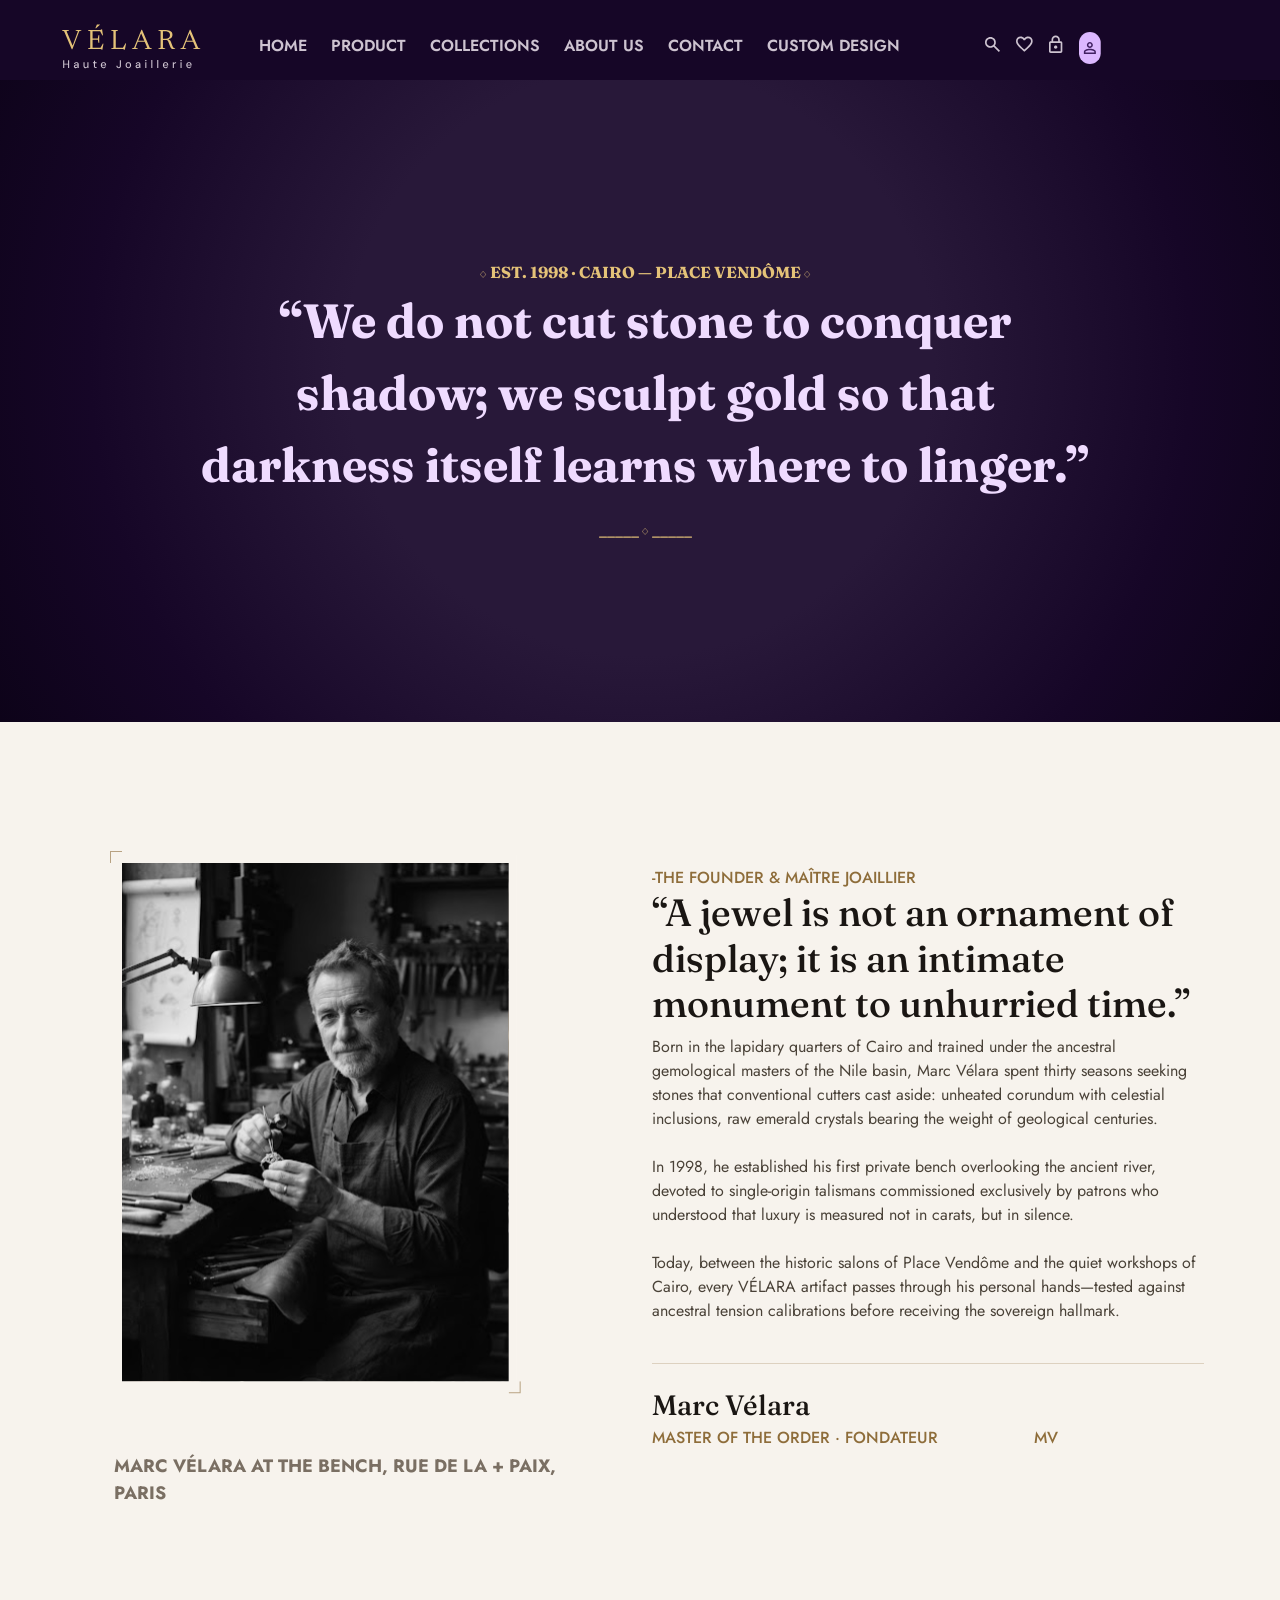
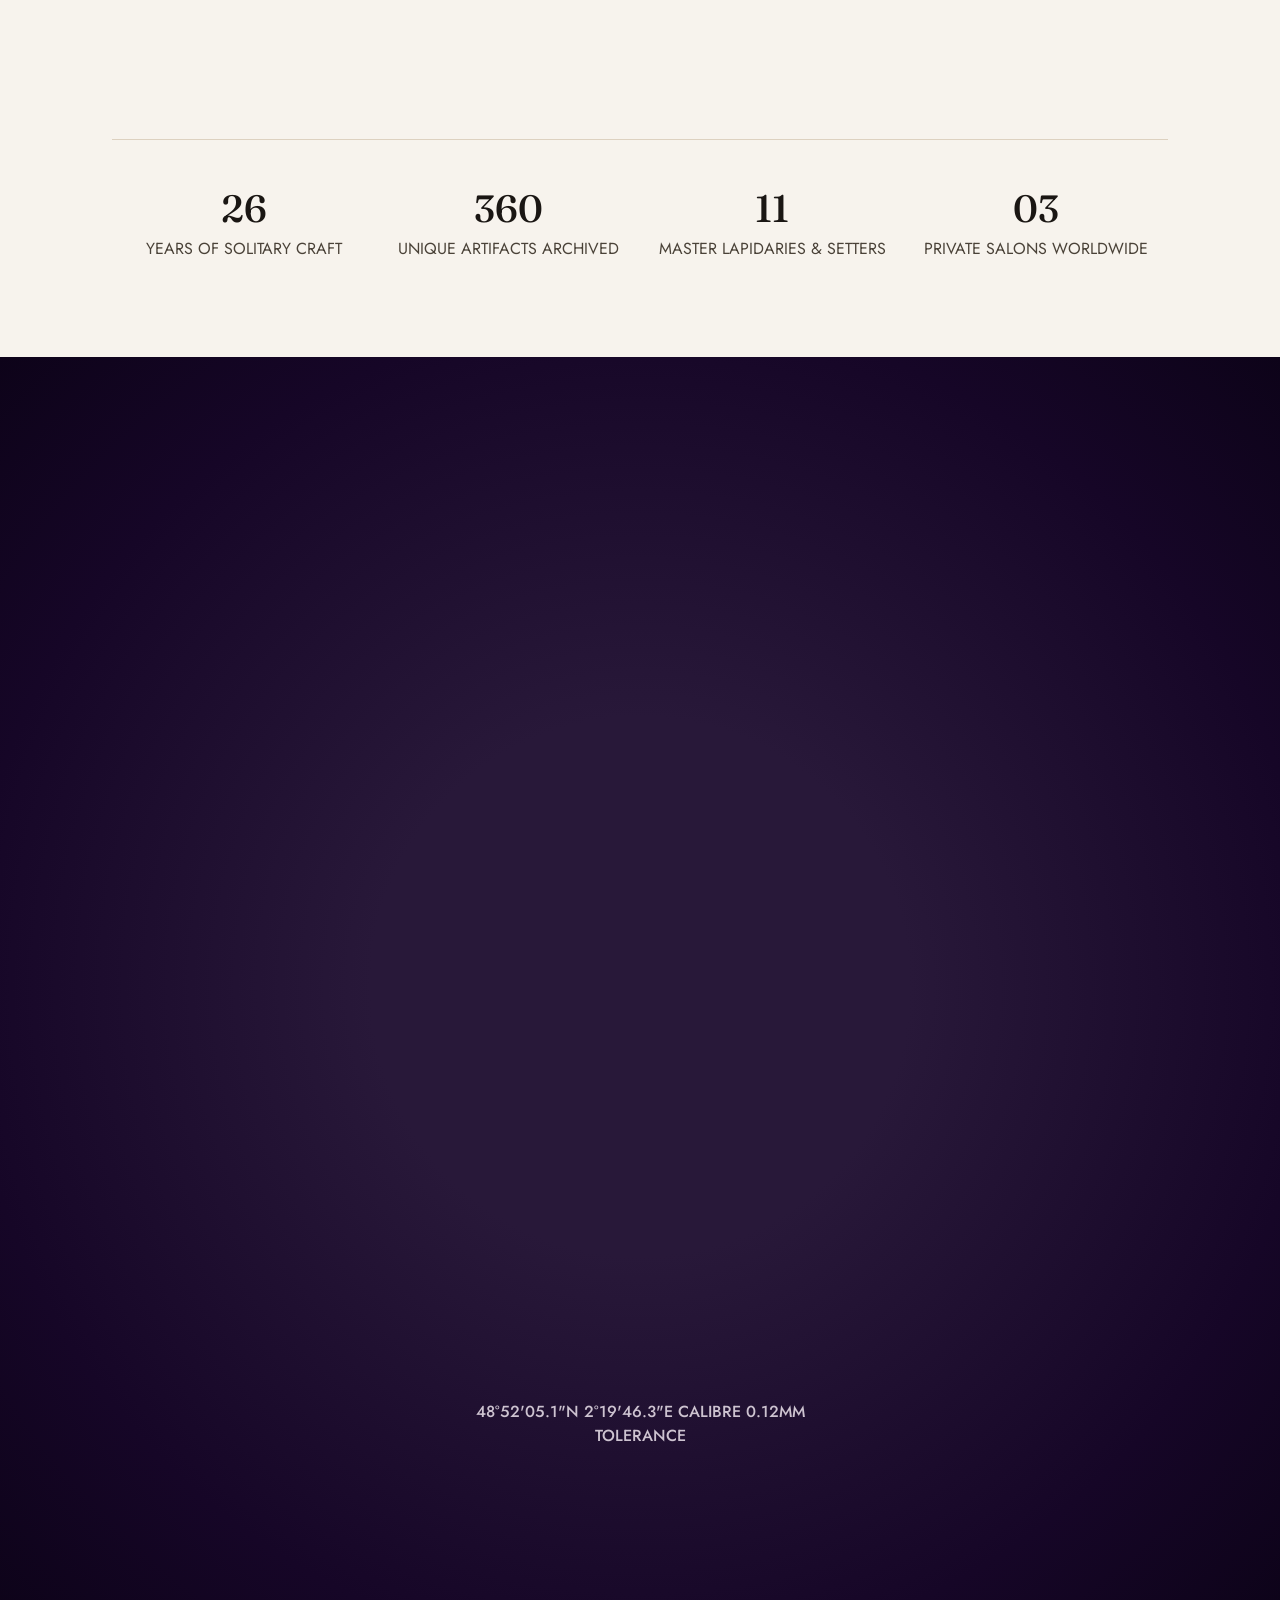
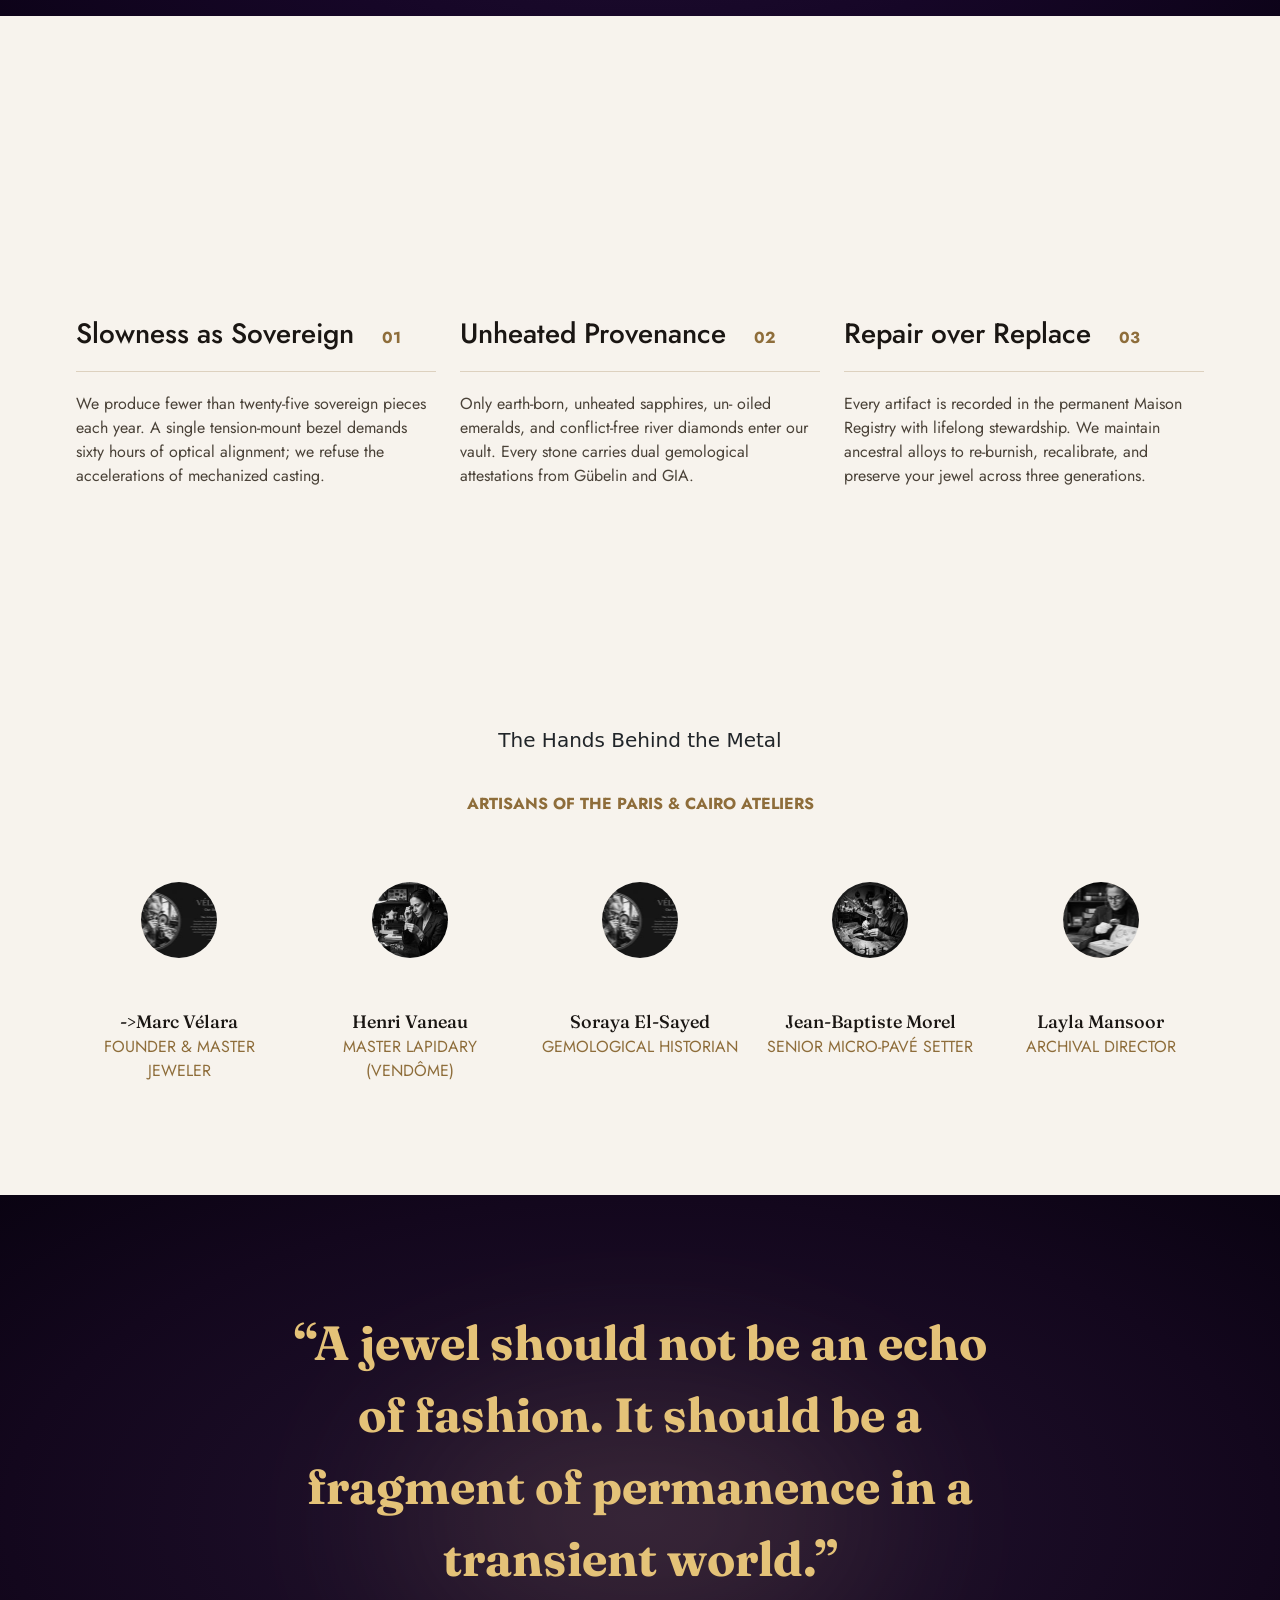
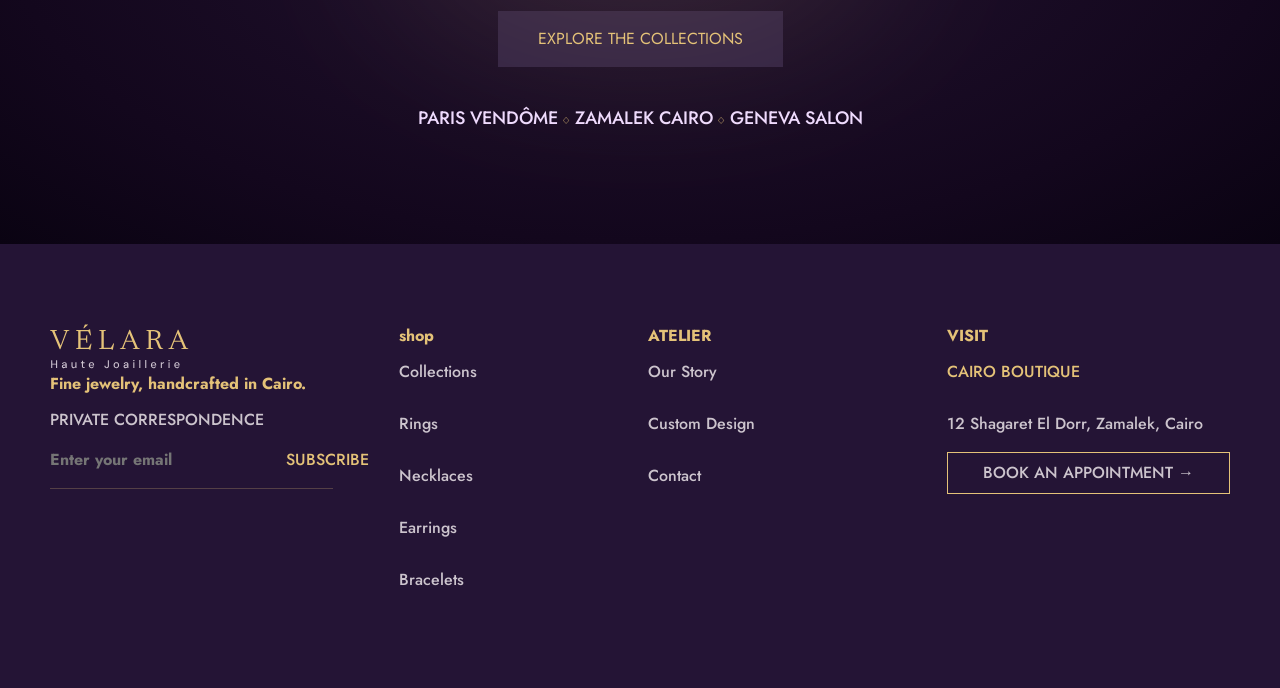
==== commit c19164c6: "edit" ====
--- a/about.html
+++ b/about.html
@@ -12,9 +12,9 @@
 </head>
 <body>
      <header>
-        <div class="container d-flex  align-items-center justify-content-between py-4">
+        <div class="container d-flex  align-items-center justify-content-between  py-4">
             <img src="./Link.svg" alt="logo">
-            <div class="links d-none d-lg-flex gap-4">
+            <div class="links d-none d-lg-flex gap-4 align-items-center">
                 <a href="./index.html">HOME</a>
                 <a href="./product.html">PRODUCT</a>
                 <a href="./collection.html">COLLECTIONS</a>
--- a/index.css
+++ b/index.css
@@ -1792,6 +1792,8 @@
         text-align: center; 
         }
         form{
+            border: 1px solid #E4C278;
+            padding: 12px;
             label{
             font-family:  "Jost", sans-serif;
             font-size: 16px;
@@ -2718,7 +2720,7 @@
 }
 /*collection-section=========================== */
 #collection-section{
-    background-color: #1B0B2C;
+    background-color: #f7f3ed;
     .container{
          padding-top: 32px;
         padding-bottom: 32px;
@@ -2730,9 +2732,9 @@
         }
         h4{
            font-family:  "Fraunces", sans-serif;
-         font-size: 48px;
-         font-weight: 700;
-         color: #CDC3D0; 
+         font-size: 32px;
+         font-weight: 600;
+         color: #13071d; 
          padding-bottom: 12px;
          text-align: center;
         }
@@ -2759,7 +2761,7 @@
                     width: 100%;
                     height: 260px;
                     object-fit: cover;
-                   margin-left: 12px;
+                   margin-left: 0;
                 }
                 .typo5{
                         font-family:  "Fraunces", sans-serif;
@@ -2782,6 +2784,8 @@
                     color: #E4C278;
                     padding-left: 12px;
                     padding-bottom: 24px;
+                    display: inline-block;
+                    text-align: center;
                 }
             }
             .card-collection:hover{
@@ -2828,12 +2832,13 @@
                     background-color: transparent;
                     border: 2px solid #E4C278;
                     padding: 16px ; 
+                    margin: 0 auto;
                   
                 }
                 h1{
                      font-family:  "Fraunces", sans-serif;
-                        font-size: 64px;
-                        font-weight: 700;
+                        font-size: 32px;
+                        font-weight: 600;
                         color: #EFDBFF;
                         padding-top: 24px;
                         padding-bottom: 24px;
@@ -2844,18 +2849,21 @@
                     font-size: 18px;
                     font-weight: 400;
                     color: #CDC3D0; 
+                    text-align: center;
                 }
                 .typo3{
                     font-family:  "Jost", sans-serif;
                     font-size: 28px;
                     font-weight: 400;
                     color: #E4C278; 
+                    text-align: center;
                 }
                 span{
                     font-family:  "Jost", sans-serif;
                     font-size: 16px;
                     font-weight: 400;
                     color: #E4C278; 
+                    text-align: center;
                 }
                 .button-size{
                      button{
@@ -2865,9 +2873,9 @@
                     color: #CDC3D0;
                     background-color: transparent;
                     border: 2px solid #E4C278;
-                    padding: 12px ; 
+                    padding: 6px ; 
                     margin-left: 0;
-                    margin: 5px;
+                    margin: 3px;
                     
                     }
                     button:hover{
@@ -3206,7 +3214,6 @@
          padding: 90px 24px;
         .content{
             width: 100%;
-            max-width: 270px;
             span{
                 font-family:  "Fraunces", sans-serif;
                 font-size: 16px;
@@ -3247,12 +3254,14 @@
                 font-weight: 500;
                 color: #8E6D3A;
                 padding-bottom: 12px;
+                text-align: center;
             }
             h2{
                 font-family:  "Fraunces", sans-serif;
                 font-size: 38px;
                 font-weight: 500;
                 color: #1A1613;
+                text-align: center;
             }
             p{
                 font-family:  "Jost", sans-serif;
@@ -3260,6 +3269,7 @@
                 font-weight: 400;
                 color: #4A4238;
                 padding-bottom: 24px;
+                text-align: center;
             }
             hr{
                 height: 5px;
@@ -3605,7 +3615,7 @@
 /*cusom-design-section=========================== */
 
 #hero-section4{
-    padding: 80px;
+    padding: 90px;
     overflow: hidden;
          background:radial-gradient(circle at 0% 0% , rgba(105,50,145,0.3)0%,transparent 20%),
          radial-gradient(circle at 50% 50% , rgba(68,28,98,0.35)0%,transparent 45%),
@@ -3746,6 +3756,8 @@
         text-align: center; 
         }
         form{
+            border: 1px solid #E4C278;
+            padding: 12px;
             label{
             font-family:  "Jost", sans-serif;
             font-size: 16px;
@@ -5742,6 +5754,8 @@
         text-align: center; 
         }
         form{
+            border: 1px solid #E4C278;
+            padding: 12px;
             label{
             font-family:  "Jost", sans-serif;
             font-size: 16px;
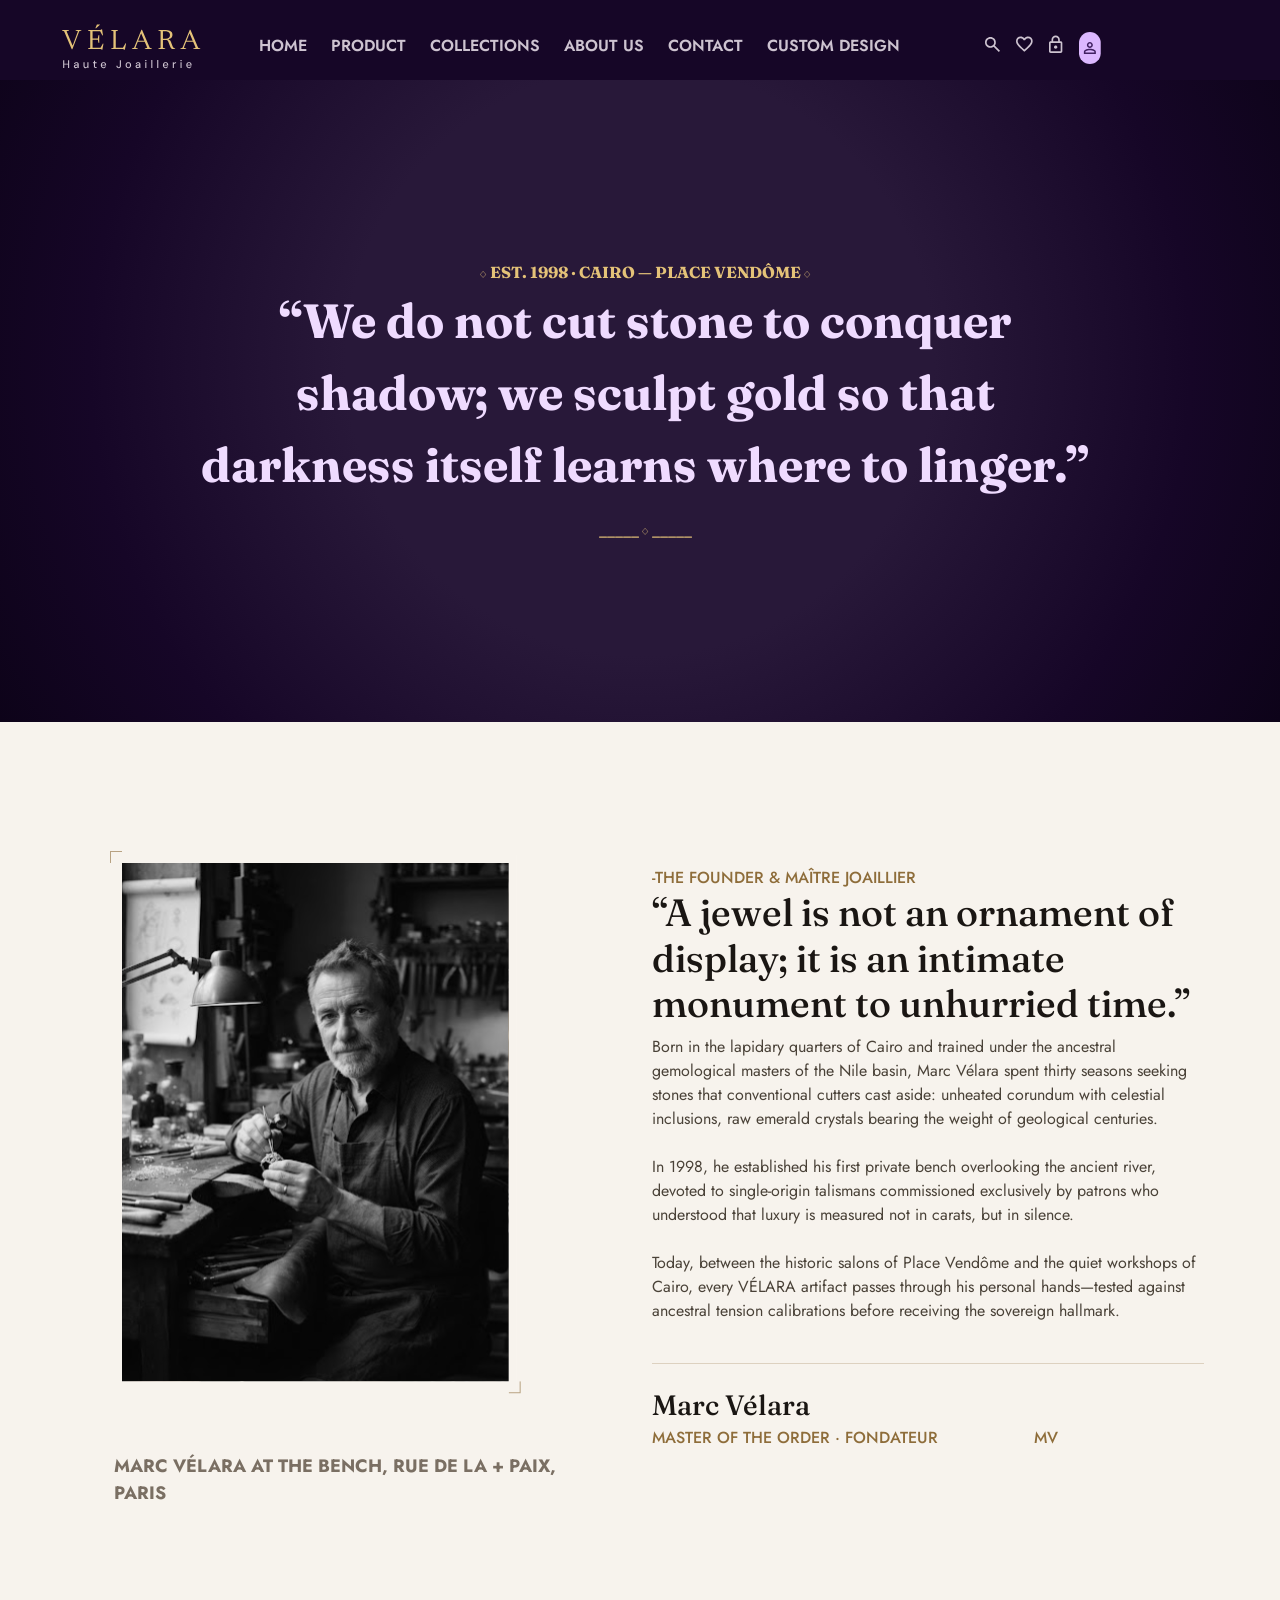
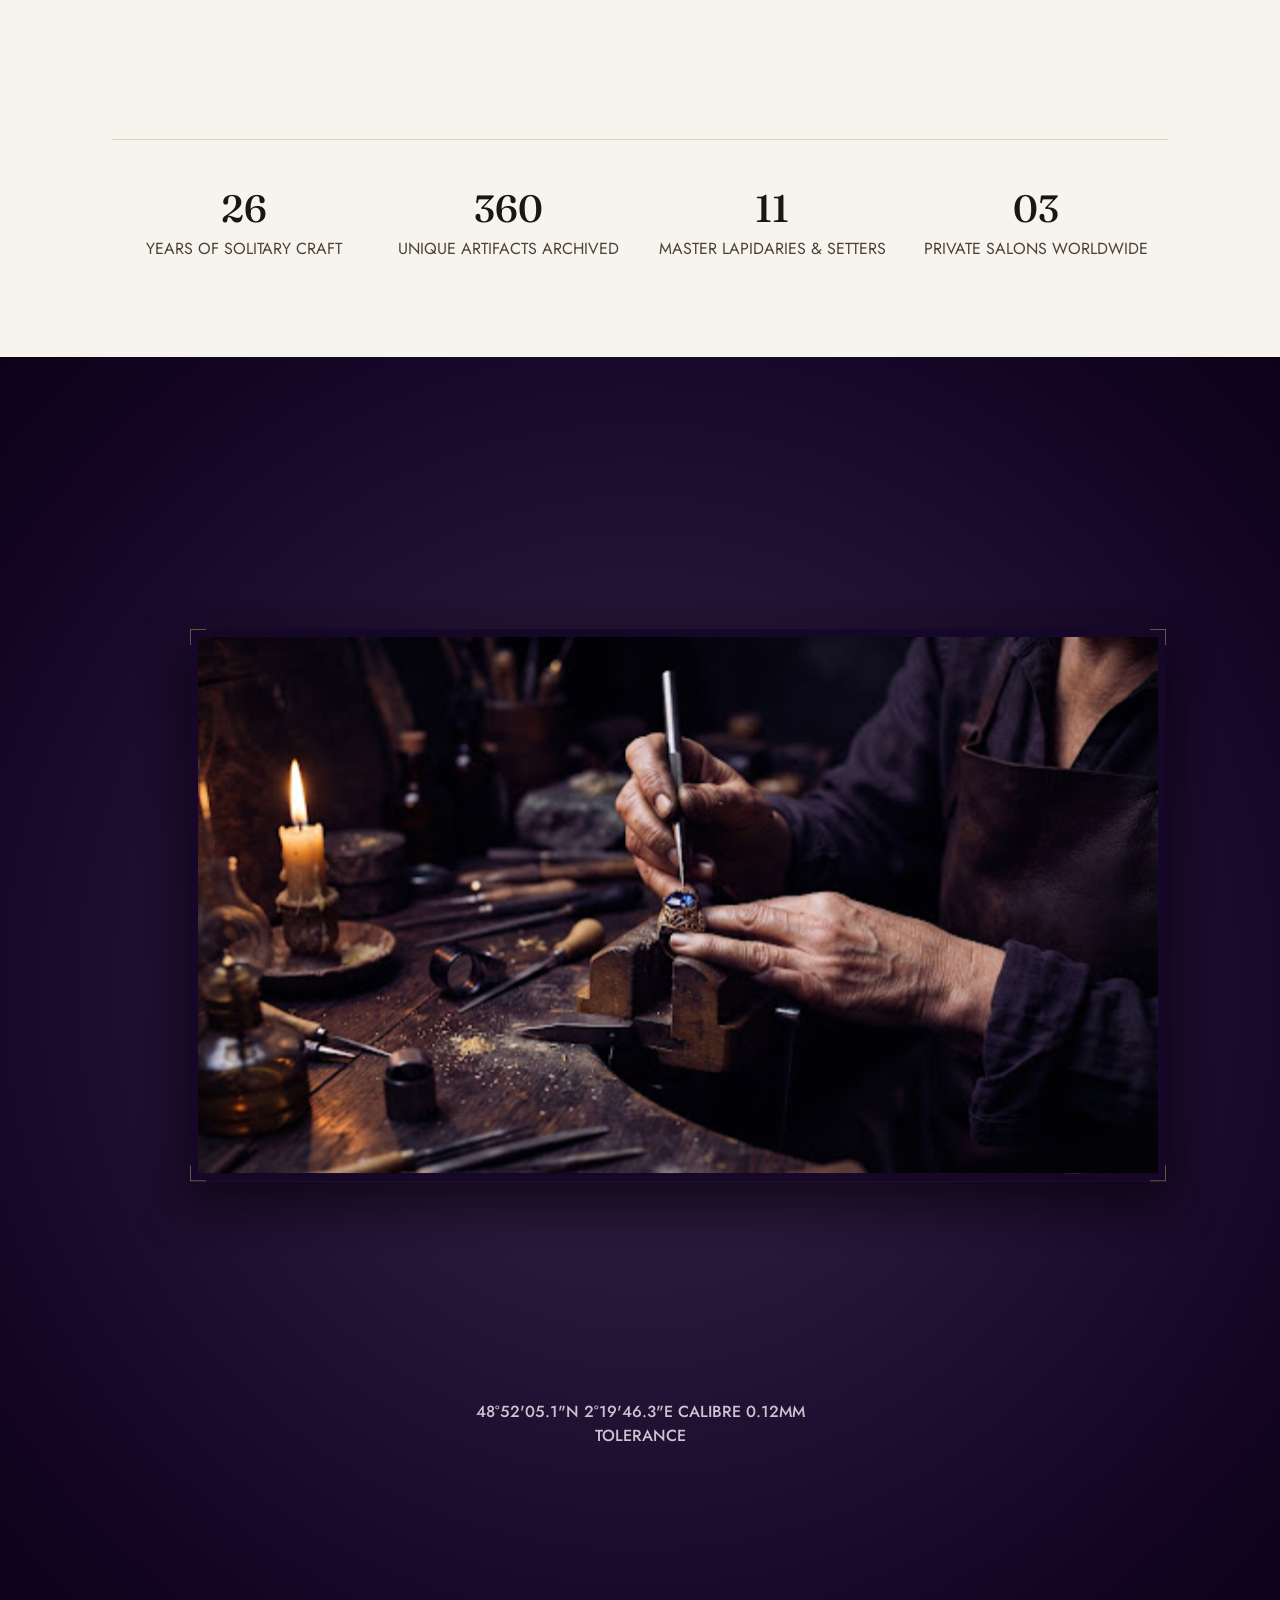
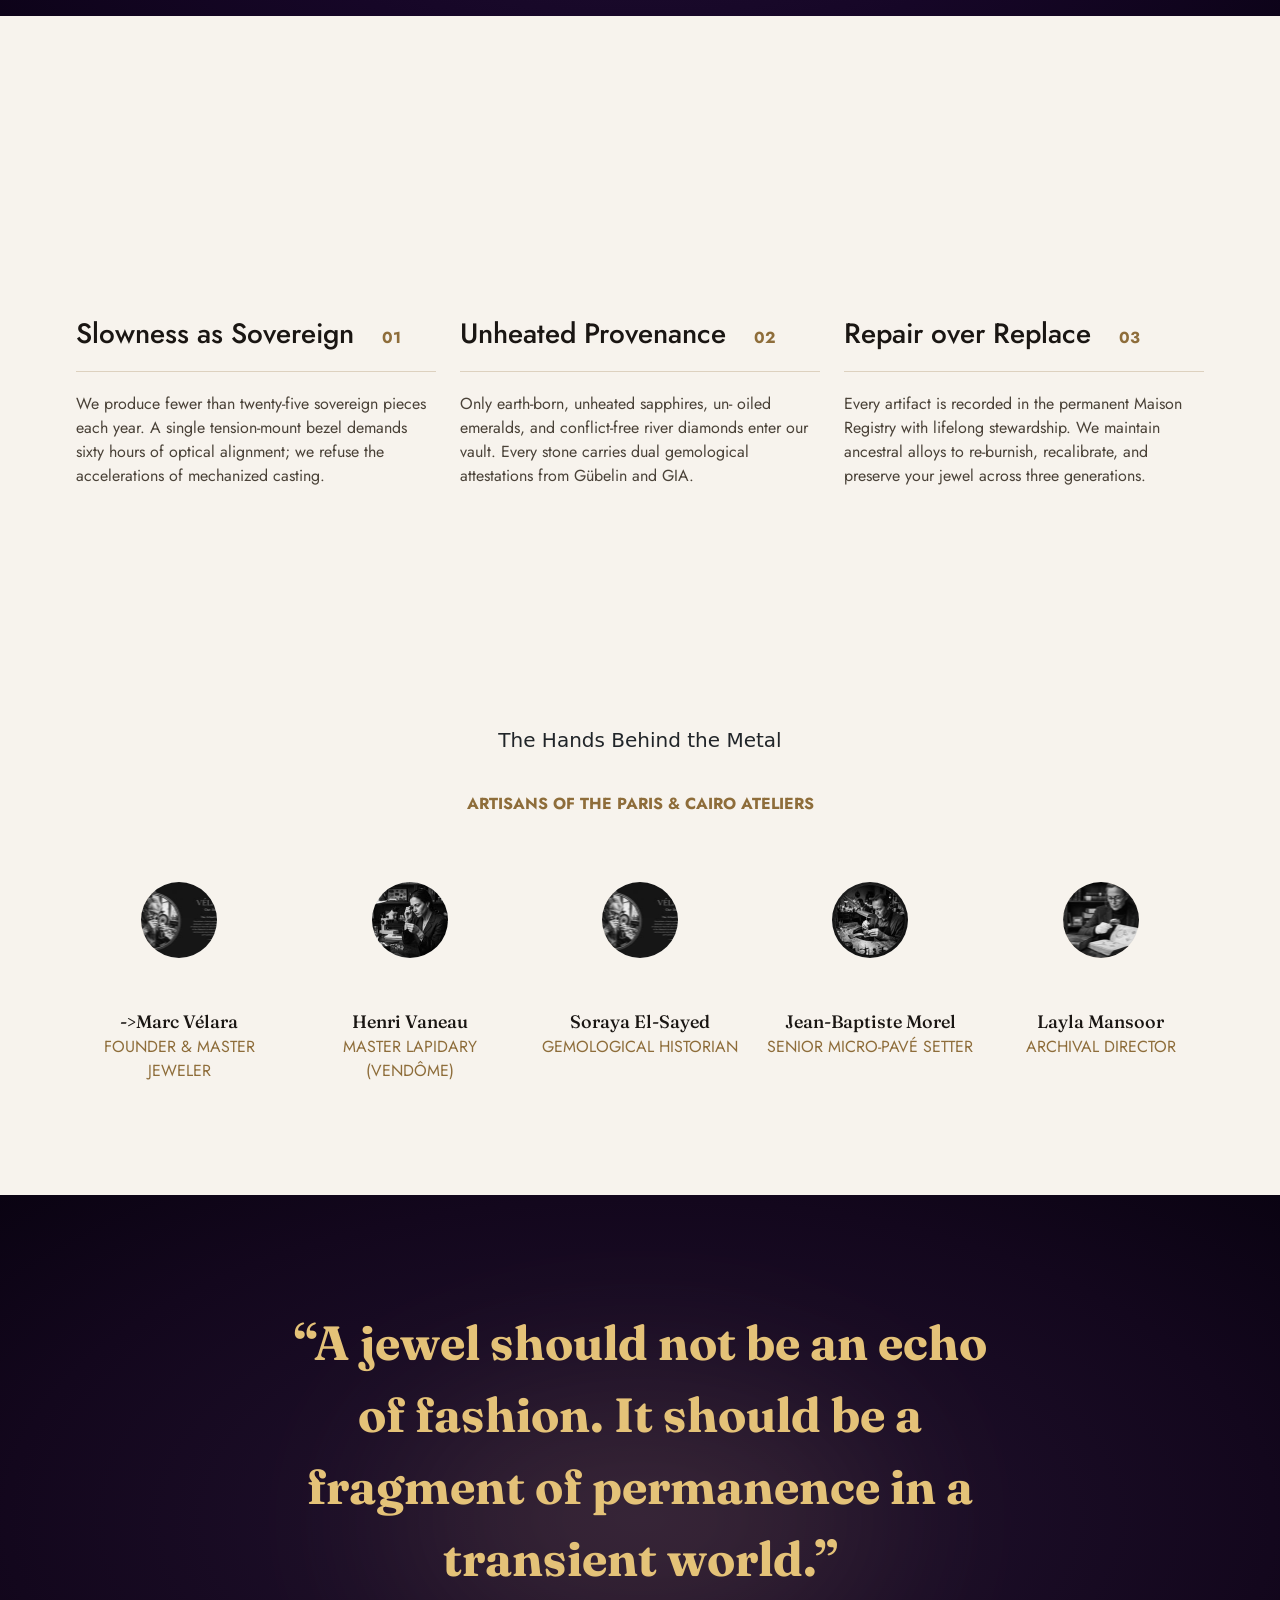
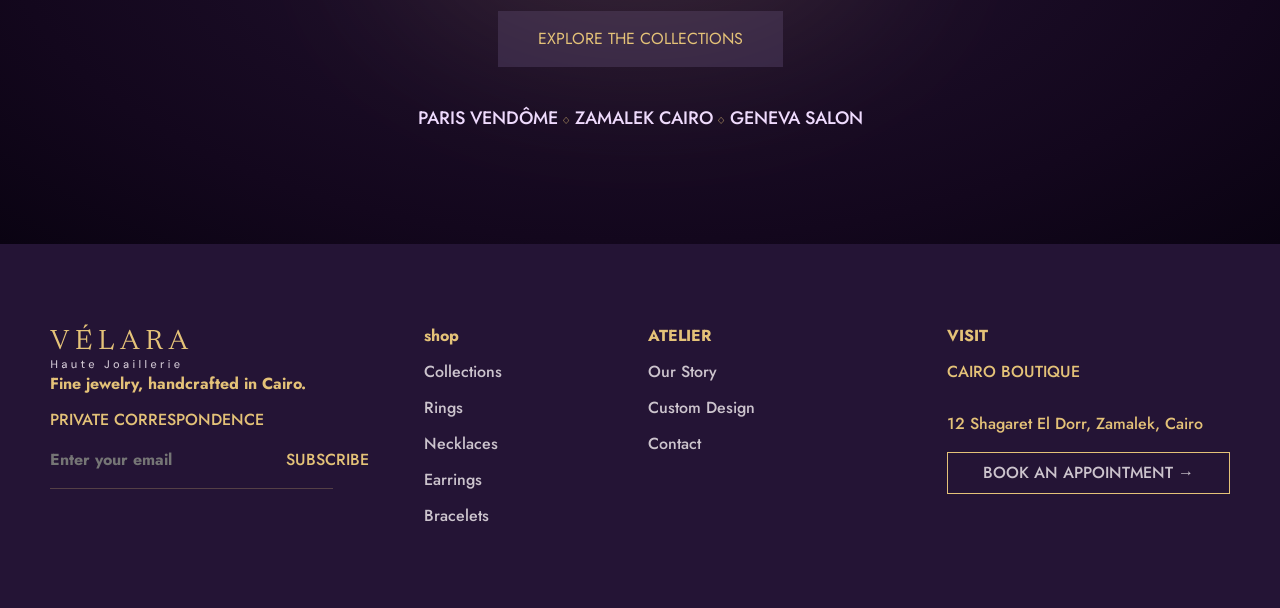
==== commit 937d149d: "update" ====
--- a/about.html
+++ b/about.html
@@ -275,11 +275,11 @@
                 <div class="col-12  col-lg-3">
                 <div class="d-none d-lg-flex flex-md-column card-shop">
                     <span>shop</span>
-                    <p>Collections</p>
-                    <p>Rings</p>
-                    <p>Necklaces</p>
-                    <p>Earrings</p>
-                    <p>Bracelets</p>
+                    <a href="./collection.html">Collections</a>
+                    <a href="./product.html#section-product">Rings</a>
+                    <a href="./product.html#section-product">Necklaces</a>
+                    <a href="./product.html#section-product">Earrings</a>
+                    <a href="./product.html#section-product">Bracelets</a>
                       
                 </div>
                   <div class="accordion d-flex d-lg-none" id="accordionExample">
@@ -291,11 +291,11 @@
                             </h2>
                             <div id="collapseOne" class="accordion-collapse collapse show" data-bs-parent="#accordionExample">
                             <div class="accordion-body d-flex flex-column">
-                                <p>Collections</p>
-                                <p>Rings</p>
-                                <p>Necklaces</p>
-                                <p>Earrings</p>
-                                <p>Bracelets</p>
+                                 <a href="./collection.html">Collections</a>
+                                <a href="./product.html#section-product">Rings</a>
+                                <a href="./product.html#section-product">Necklaces</a>
+                                <a href="./product.html#section-product">Earrings</a>
+                                <a href="./product.html#section-product">Bracelets</a>
                             </div>
                             </div>
                         </div>
@@ -305,9 +305,9 @@
                 <div class="col-12  col-lg-3">
                 <div class="d-none d-lg-flex flex-md-column">
                     <span>ATELIER</span>
-                    <p>Our Story</p>
-                    <p>Custom Design</p>
-                    <p>Contact</p>
+                    <a href="./about.html">Our Story</a>
+                    <a href="./custom.html">Custom Design</a>
+                    <a href="./contact.html">Contact</a>
                       
                 </div>
                  <div class="accordion d-flex d-lg-none" id="accordionExample">
@@ -319,9 +319,9 @@
                     </h2>
                     <div id="collapseTwo" class="accordion-collapse collapse" data-bs-parent="#accordionExample">
                     <div class="accordion-body">
-                        <p>Our Story</p>
-                        <p>Custom Design</p>
-                        <p>Contact</p>
+                        <a href="./about.html">Our Story</a><br/>
+                        <a href="./custom.html">Custom Design</a><br/>
+                        <a href="./contact.html">Contact</a>
         
                     </div>
                     </div>
--- a/index.css
+++ b/index.css
@@ -1118,6 +1118,7 @@
         }
         .row{
             .product-card{
+                height: 100%;
                 background-color: #ffffff;
                  border: 1px solid #E4C278;
                  padding-bottom: 20px;
@@ -1160,6 +1161,7 @@
                     }
                 }
                 p{
+                    height: 70px;
                     font-family:  "Fraunces", sans-serif;
                     font-size: 28px;
                     font-weight: 700;
@@ -1887,9 +1889,9 @@
                 width: 35px;
                 margin-bottom: 15px;
                 #preview{
-                    width: 250px;
-                    height: 250px;
-                    object-fit: contain;
+                    width: 250px !important;
+                    height: 250px !important;
+                    object-fit: cover !important;
                     margin: 20px 0 20px 0;
                 }
                 }
@@ -2023,7 +2025,7 @@
             color: #E4C278;  
             }
             .card-shop{
-                padding-left: 50px;
+                padding-left: 75px;
             }
             p{
                 padding-top: 12px;
@@ -2052,11 +2054,13 @@
                 height: 5px;
                 color: #E4C278;
             }
-            p{
+            a{
                 font-family:  "Jost", sans-serif;
                 font-size: 16px;
                 font-weight: 500;
                 color: #CCC4CD;
+                text-decoration: none;
+                padding-top: 12px;
             }
             .p{
                 font-family:  "Jost", sans-serif;
@@ -4026,11 +4030,13 @@
                 height: 5px;
                 color: #E4C278;
             }
-            p{
+            a{
                 font-family:  "Jost", sans-serif;
                 font-size: 16px;
                 font-weight: 500;
                 color: #CCC4CD;
+                text-decoration: none;
+                padding-top: 12px;
             }
             .p{
                 font-family:  "Jost", sans-serif;
@@ -4063,11 +4069,13 @@
                      }
                 }
                 .accordion-body{
-                    p{
-                        font-family:  "Fraunces", sans-serif;
-                        font-size: 18px;
-                        font-weight: 500;
-                        color:#CCC4CD; 
+                    a{
+                    font-family:  "Jost", sans-serif;
+                    font-size: 16px;
+                    font-weight: 500;
+                    color: #CCC4CD;
+                    text-decoration: none;
+                    padding-top: 12px;
                     }
                 }
                 .accordion-button {
@@ -6014,11 +6022,13 @@
                 height: 5px;
                 color: #E4C278;
             }
-            p{
+             a{
                 font-family:  "Jost", sans-serif;
                 font-size: 16px;
                 font-weight: 500;
                 color: #CCC4CD;
+                text-decoration: none;
+                padding-top: 12px;
             }
             .p{
                 font-family:  "Jost", sans-serif;
